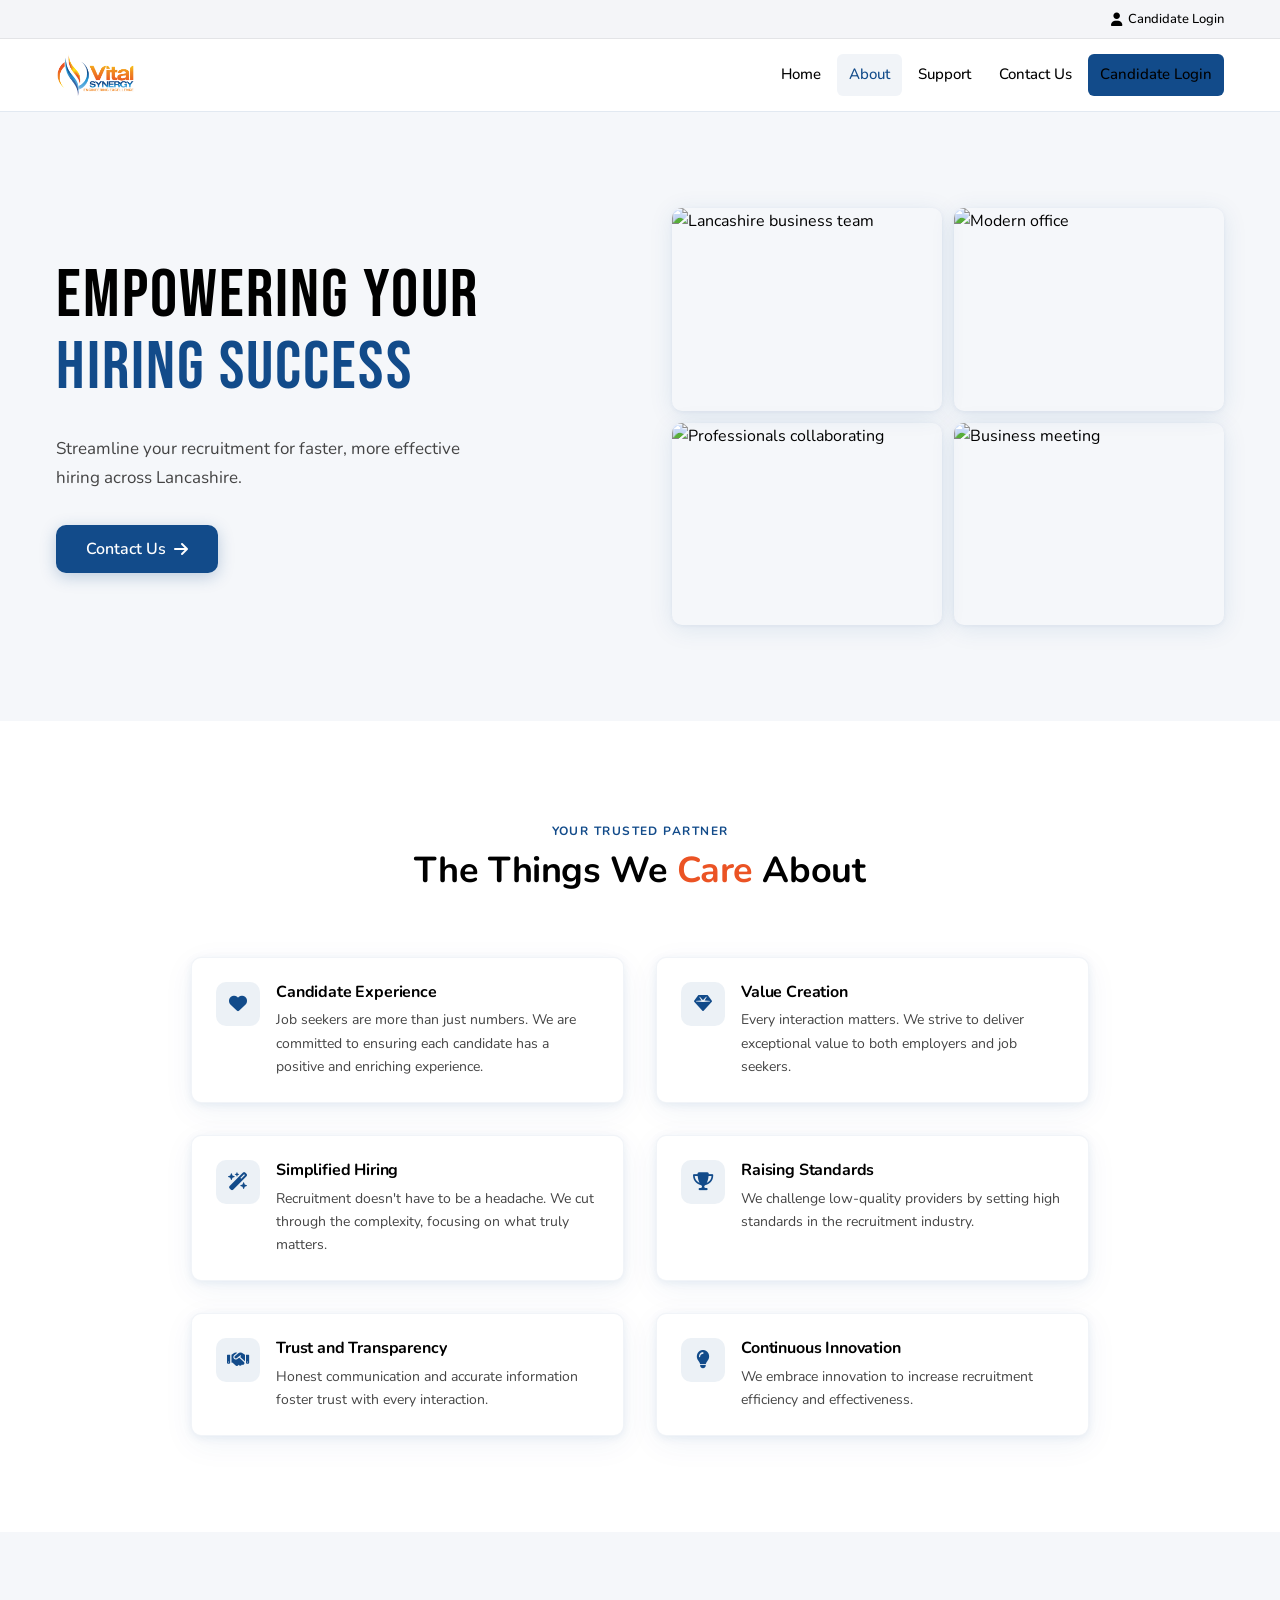
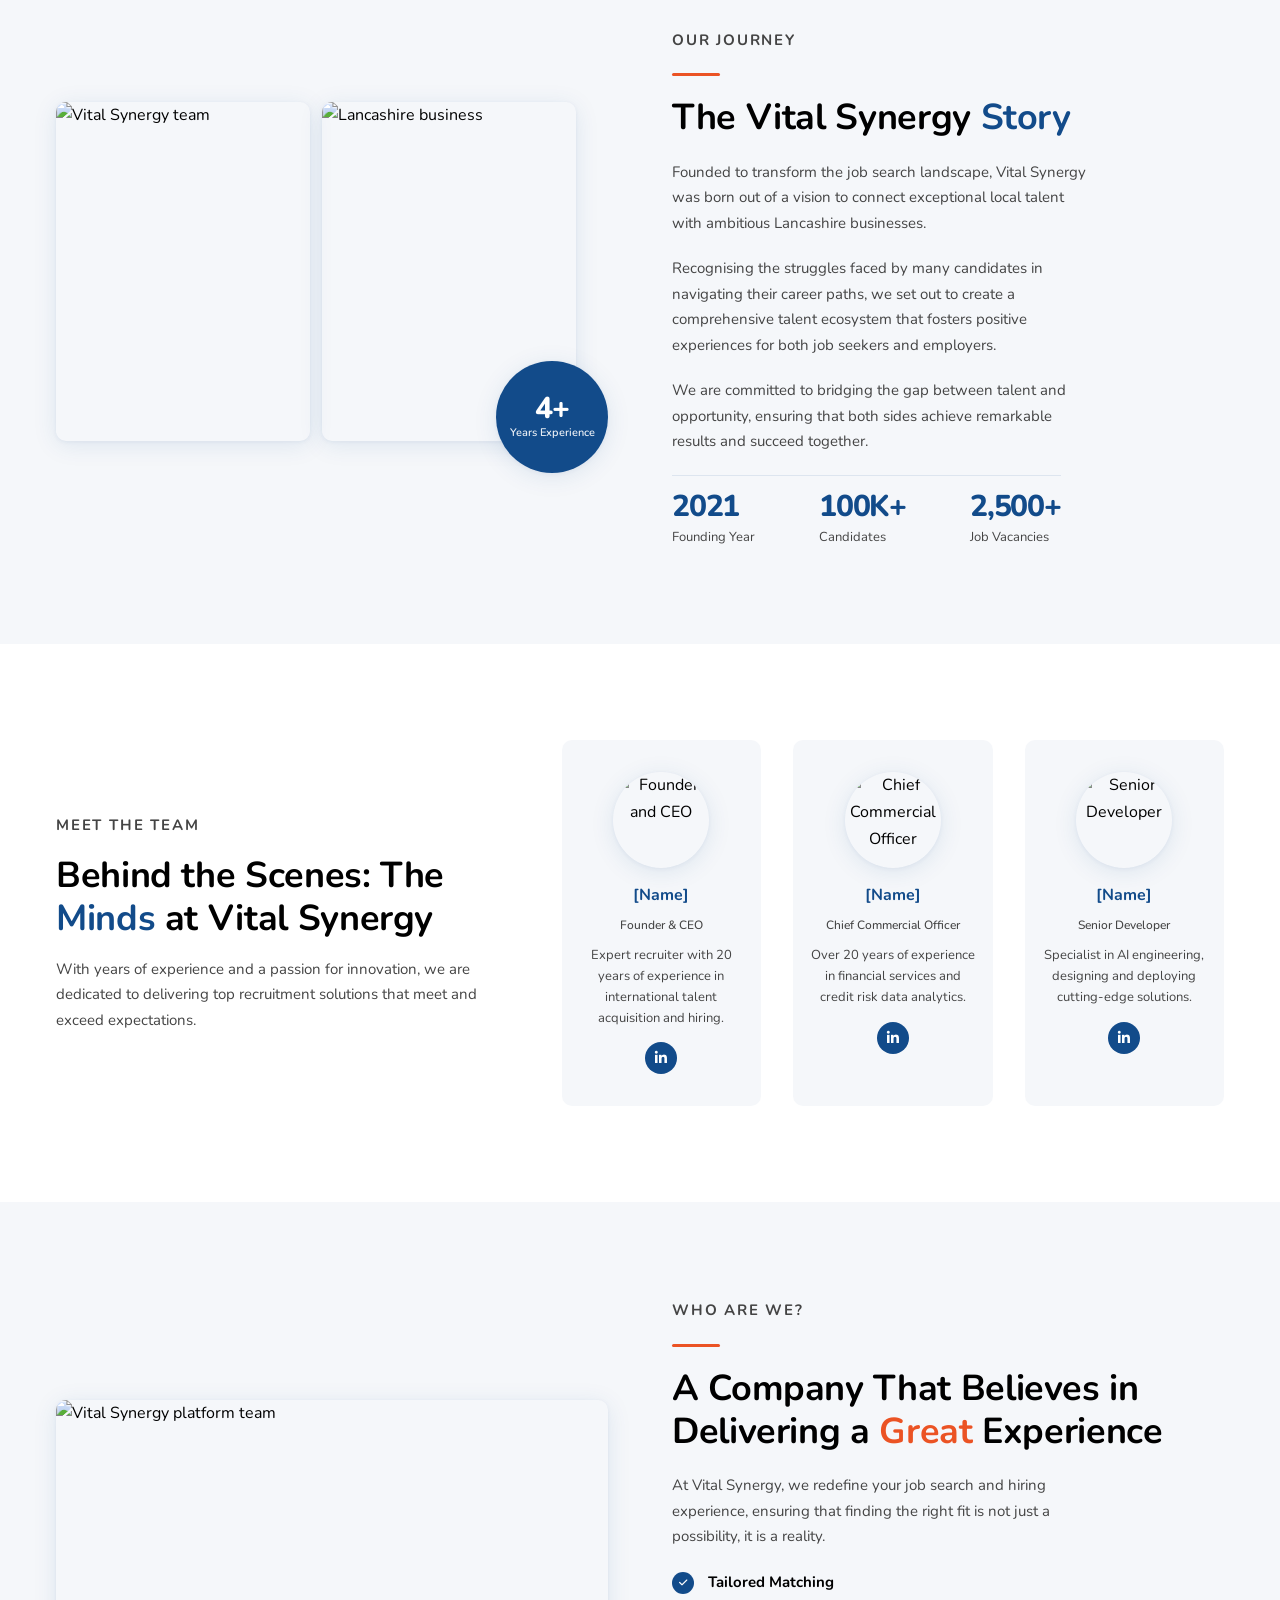
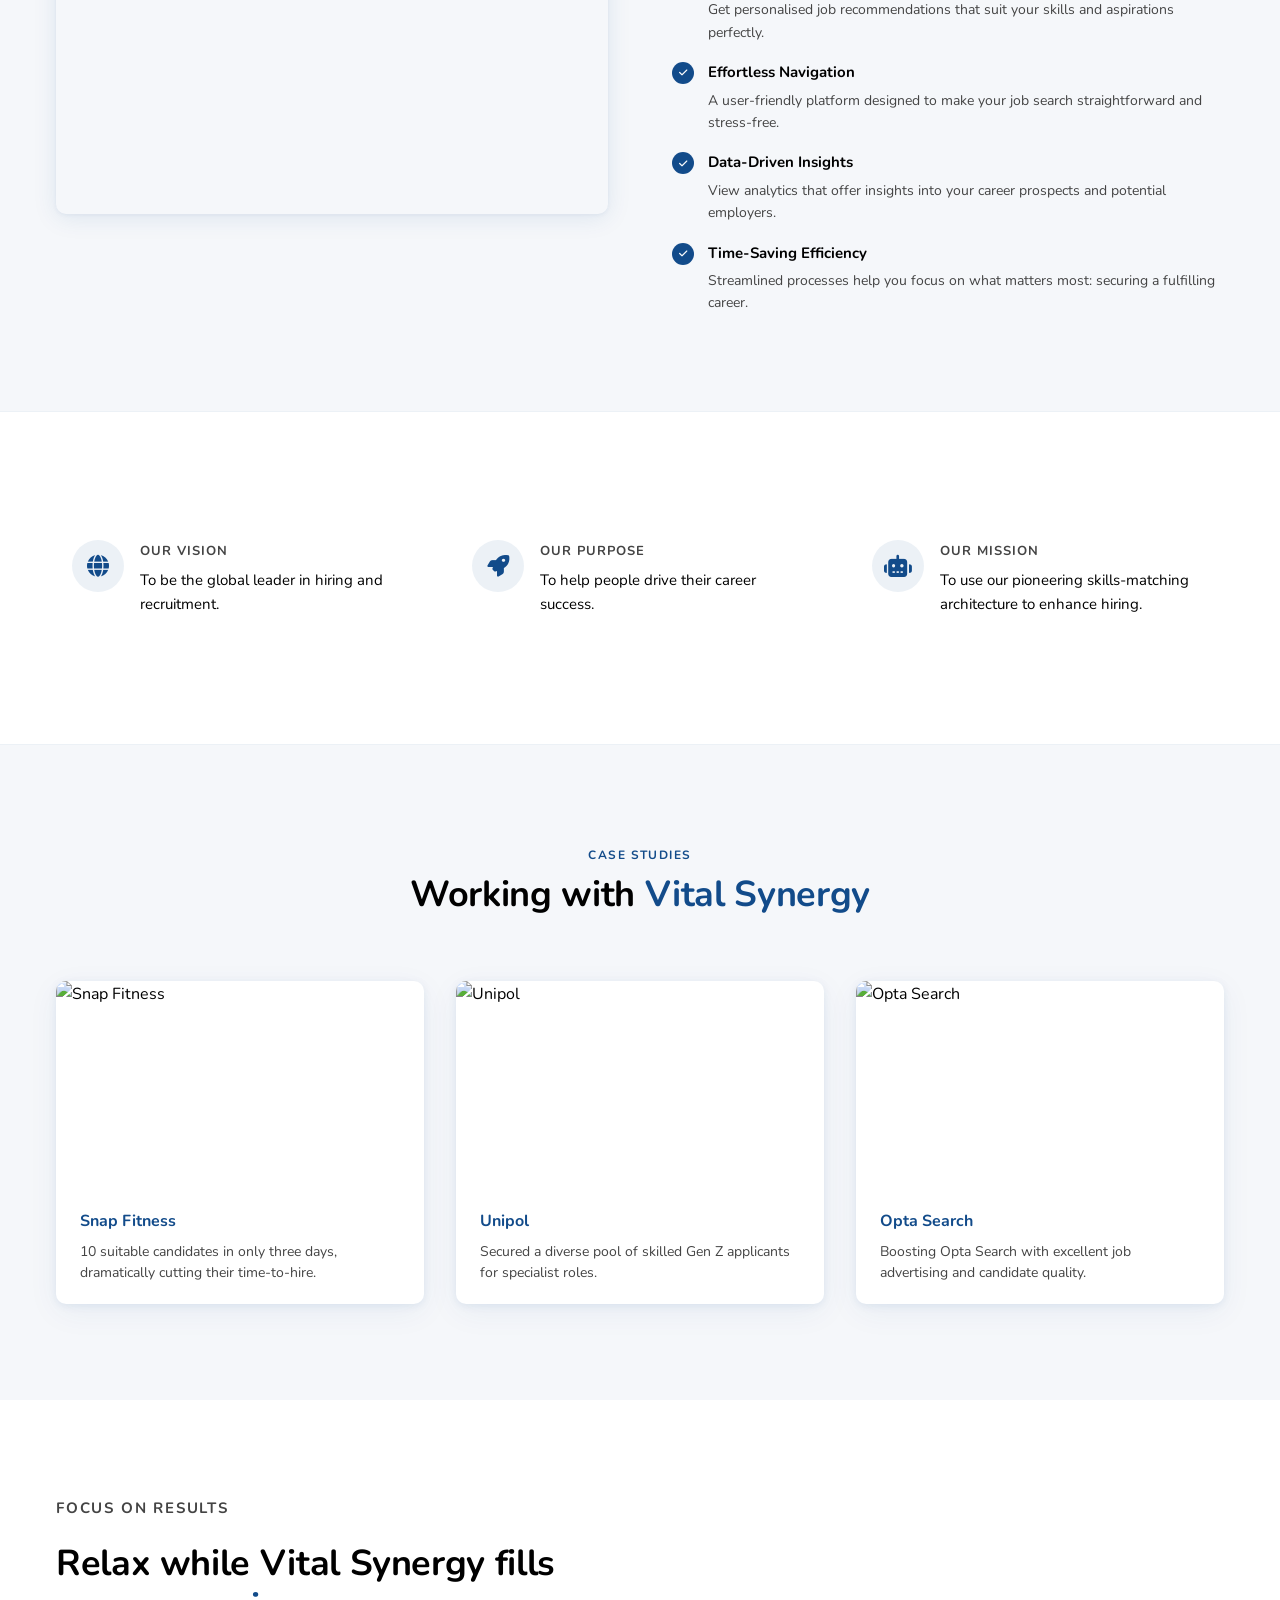
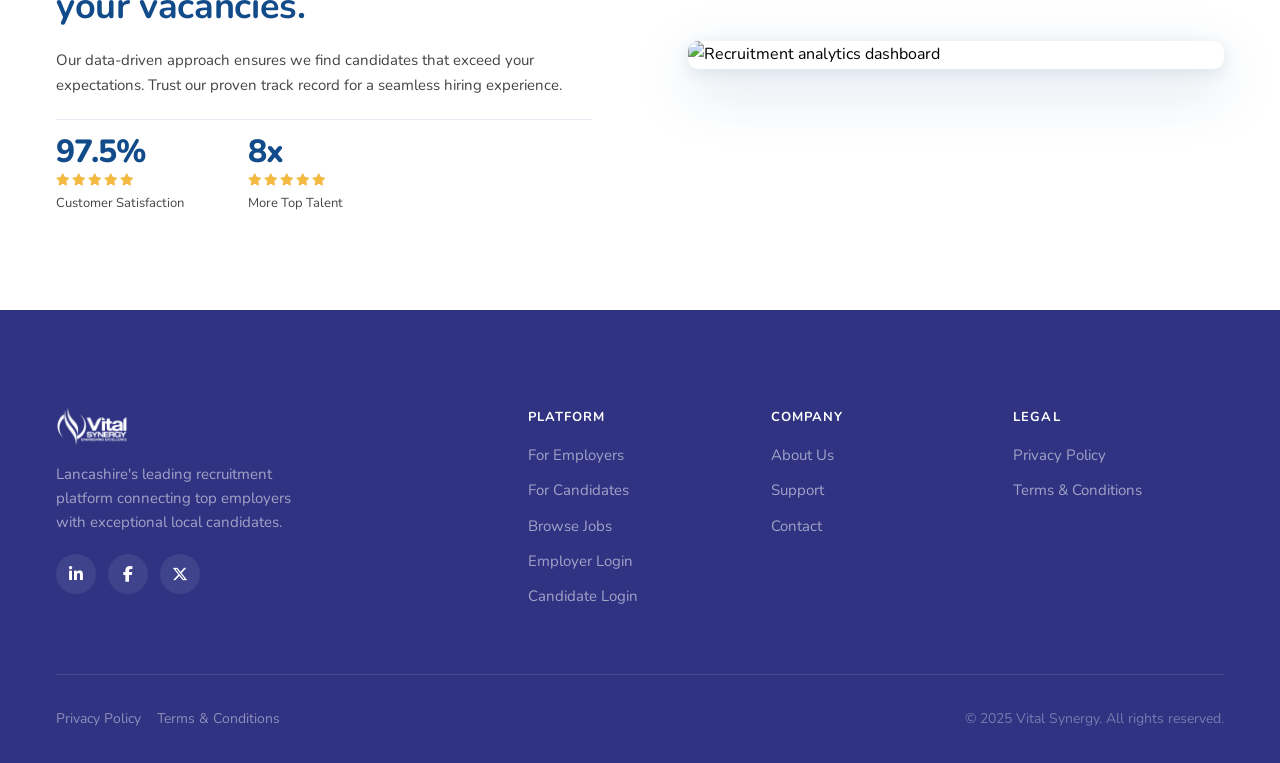
==== about.html @ afa4955c "index clean up" ====
<!DOCTYPE html>
<html lang="en-GB">
<head>
  <meta charset="UTF-8">
  <meta name="viewport" content="width=device-width, initial-scale=1.0">
  <meta name="description" content="Learn about Vital Synergy, the recruitment platform connecting Lancashire employers with local talent. Our story, values, and team.">
  <title>About Us | Vital Synergy Recruitment Platform</title>
  <link rel="preconnect" href="https://fonts.googleapis.com">
  <link rel="preconnect" href="https://fonts.gstatic.com" crossorigin>
  <link href="https://fonts.googleapis.com/css2?family=Bebas+Neue&family=Nunito:wght@300;400;600;700;800&display=swap" rel="stylesheet">
  <link rel="stylesheet" href="https://cdnjs.cloudflare.com/ajax/libs/font-awesome/6.5.0/css/all.min.css">
  <link rel="stylesheet" href="css/style.css">
</head>
<body>

  <div class="top-bar">
    <div class="top-bar__inner container">
      <a href="/employer-login" class="top-bar__link top-bar__link--hidden">
        <i class="fa-solid fa-building" aria-hidden="true"></i>
        Employer Login
      </a>
      <a href="/candidate-login" class="top-bar__link">
        <i class="fa-solid fa-user" aria-hidden="true"></i>
        Candidate Login
      </a>
    </div>
  </div>

  <nav class="nav" id="nav">
    <div class="nav__inner container">
      <a href="/" class="nav__logo">
        <img src="img/Vital synergy logo EE - Transparent.png" alt="Vital Synergy" class="logo-img">
      </a>
      <ul class="nav__links" id="nav-links">
        <li><a href="/"><i class="fa-solid fa-house nav__icon" aria-hidden="true"></i>Home</a></li>
        <li><a href="/about.html" class="active"><i class="fa-solid fa-circle-info nav__icon" aria-hidden="true"></i>About</a></li>
        <li><a href="/support"><i class="fa-solid fa-newspaper nav__icon" aria-hidden="true"></i>Support</a></li>
        <li><a href="/contact"><i class="fa-solid fa-envelope nav__icon" aria-hidden="true"></i>Contact Us</a></li>
        <li><a href="/candidate-login" class="nav__cta"><i class="fa-solid fa-right-to-bracket nav__icon" aria-hidden="true"></i>Candidate Login</a></li>
      </ul>
      <button class="nav__hamburger" aria-label="Toggle navigation" aria-expanded="false" aria-controls="nav-links">
        <span></span>
        <span></span>
        <span></span>
      </button>
    </div>
  </nav>

  <main>

    <!-- Hero -->
    <section class="hero hero--split" id="about-hero">
      <div class="hero__inner container">
        <div class="hero__text">
          <h1>Empowering Your <span class="accent--blue">Hiring Success</span></h1>
          <p>Streamline your recruitment for faster, more effective hiring across Lancashire.</p>
          <a href="/contact" class="btn btn--primary">
            Contact Us
            <i class="fa-solid fa-arrow-right" aria-hidden="true"></i>
          </a>
        </div>
        <div class="hero__images">
          <div class="hero__img-wrap">
            <img src="https://images.unsplash.com/photo-1600880292203-757bb62b4baf?w=800&h=600&fit=crop&auto=format&q=80" alt="Lancashire business team" loading="eager">
          </div>
          <div class="hero__img-wrap">
            <img src="https://images.unsplash.com/photo-1497366216548-37526070297c?w=800&h=600&fit=crop&auto=format&q=80" alt="Modern office" loading="eager">
          </div>
          <div class="hero__img-wrap">
            <img src="https://images.unsplash.com/photo-1522071820081-009f0129c71c?w=800&h=600&fit=crop&auto=format&q=80" alt="Professionals collaborating" loading="lazy">
          </div>
          <div class="hero__img-wrap">
            <img src="https://images.unsplash.com/photo-1542744173-8e7e53415bb0?w=800&h=600&fit=crop&auto=format&q=80" alt="Business meeting" loading="lazy">
          </div>
        </div>
      </div>
    </section>

    <!-- Values -->
    <section class="values" id="values">
      <div class="values__inner container">
        <div class="values__heading">
          <p class="kicker">Your Trusted Partner</p>
          <h2>The Things We <span class="accent">Care</span> About</h2>
        </div>
        <div class="values__grid">

          <div class="value-card">
            <div class="value-card__icon">
              <i class="fa-solid fa-heart" aria-hidden="true"></i>
            </div>
            <div class="value-card__body">
              <h3 class="value-card__title">Candidate Experience</h3>
              <p class="value-card__desc">Job seekers are more than just numbers. We are committed to ensuring each candidate has a positive and enriching experience.</p>
            </div>
          </div>

          <div class="value-card">
            <div class="value-card__icon">
              <i class="fa-solid fa-gem" aria-hidden="true"></i>
            </div>
            <div class="value-card__body">
              <h3 class="value-card__title">Value Creation</h3>
              <p class="value-card__desc">Every interaction matters. We strive to deliver exceptional value to both employers and job seekers.</p>
            </div>
          </div>

          <div class="value-card">
            <div class="value-card__icon">
              <i class="fa-solid fa-wand-magic-sparkles" aria-hidden="true"></i>
            </div>
            <div class="value-card__body">
              <h3 class="value-card__title">Simplified Hiring</h3>
              <p class="value-card__desc">Recruitment doesn't have to be a headache. We cut through the complexity, focusing on what truly matters.</p>
            </div>
          </div>

          <div class="value-card">
            <div class="value-card__icon">
              <i class="fa-solid fa-trophy" aria-hidden="true"></i>
            </div>
            <div class="value-card__body">
              <h3 class="value-card__title">Raising Standards</h3>
              <p class="value-card__desc">We challenge low-quality providers by setting high standards in the recruitment industry.</p>
            </div>
          </div>

          <div class="value-card">
            <div class="value-card__icon">
              <i class="fa-solid fa-handshake" aria-hidden="true"></i>
            </div>
            <div class="value-card__body">
              <h3 class="value-card__title">Trust and Transparency</h3>
              <p class="value-card__desc">Honest communication and accurate information foster trust with every interaction.</p>
            </div>
          </div>

          <div class="value-card">
            <div class="value-card__icon">
              <i class="fa-solid fa-lightbulb" aria-hidden="true"></i>
            </div>
            <div class="value-card__body">
              <h3 class="value-card__title">Continuous Innovation</h3>
              <p class="value-card__desc">We embrace innovation to increase recruitment efficiency and effectiveness.</p>
            </div>
          </div>

        </div>
      </div>
    </section>

    <!-- Our Story -->
    <section class="feature feature--alt" id="our-story">
      <div class="feature__inner container">
        <div class="story-images">
          <div class="story-images__grid">
            <div class="story-images__img">
              <img src="https://images.unsplash.com/photo-1521737604893-d14cc237f11d?w=600&h=800&fit=crop&auto=format&q=80" alt="Vital Synergy team" loading="lazy">
            </div>
            <div class="story-images__img">
              <img src="https://images.unsplash.com/photo-1454165804606-c3d57bc86b40?w=600&h=800&fit=crop&auto=format&q=80" alt="Lancashire business" loading="lazy">
            </div>
          </div>
          <div class="story-images__badge">
            <span class="story-images__badge-num">4+</span>
            <span class="story-images__badge-label">Years Experience</span>
          </div>
        </div>
        <div class="feature__content">
          <p class="kicker">Our Journey</p>
          <span class="feature__accent"></span>
          <h2>The Vital Synergy <span class="accent--blue">Story</span></h2>
          <p>Founded to transform the job search landscape, Vital Synergy was born out of a vision to connect exceptional local talent with ambitious Lancashire businesses.</p>
          <p>Recognising the struggles faced by many candidates in navigating their career paths, we set out to create a comprehensive talent ecosystem that fosters positive experiences for both job seekers and employers.</p>
          <p>We are committed to bridging the gap between talent and opportunity, ensuring that both sides achieve remarkable results and succeed together.</p>
          <div class="story-stats">
            <div class="story-stat">
              <span class="story-stat__num">2021</span>
              <span class="story-stat__label">Founding Year</span>
            </div>
            <div class="story-stat">
              <span class="story-stat__num">100K+</span>
              <span class="story-stat__label">Candidates</span>
            </div>
            <div class="story-stat">
              <span class="story-stat__num">2,500+</span>
              <span class="story-stat__label">Job Vacancies</span>
            </div>
          </div>
        </div>
      </div>
    </section>

    <!-- Team -->
    <section class="team" id="team">
      <div class="team__split container">
        <div class="team__intro">
          <p class="kicker">Meet the Team</p>
          <h2>Behind the Scenes: The <span class="accent--blue">Minds</span> at Vital Synergy</h2>
          <p>With years of experience and a passion for innovation, we are dedicated to delivering top recruitment solutions that meet and exceed expectations.</p>
        </div>
        <div class="team__cards">
          <div class="team-card">
            <div class="team-card__avatar">
              <img src="https://images.unsplash.com/photo-1507003211169-0a1dd7228f2d?w=200&h=200&fit=crop&auto=format&q=80" alt="Founder and CEO" loading="lazy">
            </div>
            <p class="team-card__name">[Name]</p>
            <p class="team-card__role">Founder &amp; CEO</p>
            <p class="team-card__bio">Expert recruiter with 20 years of experience in international talent acquisition and hiring.</p>
            <a href="#" class="team-card__social" aria-label="LinkedIn profile">
              <i class="fa-brands fa-linkedin-in" aria-hidden="true"></i>
            </a>
          </div>
          <div class="team-card">
            <div class="team-card__avatar">
              <img src="https://images.unsplash.com/photo-1573496359142-b8d87734a5a2?w=200&h=200&fit=crop&auto=format&q=80" alt="Chief Commercial Officer" loading="lazy">
            </div>
            <p class="team-card__name">[Name]</p>
            <p class="team-card__role">Chief Commercial Officer</p>
            <p class="team-card__bio">Over 20 years of experience in financial services and credit risk data analytics.</p>
            <a href="#" class="team-card__social" aria-label="LinkedIn profile">
              <i class="fa-brands fa-linkedin-in" aria-hidden="true"></i>
            </a>
          </div>
          <div class="team-card">
            <div class="team-card__avatar">
              <img src="https://images.unsplash.com/photo-1519244703995-f4e0f30006d5?w=200&h=200&fit=crop&auto=format&q=80" alt="Senior Developer" loading="lazy">
            </div>
            <p class="team-card__name">[Name]</p>
            <p class="team-card__role">Senior Developer</p>
            <p class="team-card__bio">Specialist in AI engineering, designing and deploying cutting-edge solutions.</p>
            <a href="#" class="team-card__social" aria-label="LinkedIn profile">
              <i class="fa-brands fa-linkedin-in" aria-hidden="true"></i>
            </a>
          </div>
        </div>
      </div>
    </section>

    <!-- Platform Benefits / Who Are We -->
    <section class="feature feature--alt" id="who-we-are">
      <div class="feature__inner container">
        <div class="feature__image">
          <img src="https://images.unsplash.com/photo-1551434678-e076c223a692?w=900&h=700&fit=crop&auto=format&q=80" alt="Vital Synergy platform team" loading="lazy">
        </div>
        <div class="feature__content">
          <p class="kicker">Who Are We?</p>
          <span class="feature__accent"></span>
          <h2>A Company That Believes in Delivering a <span class="accent">Great</span> Experience</h2>
          <p>At Vital Synergy, we redefine your job search and hiring experience, ensuring that finding the right fit is not just a possibility, it is a reality.</p>
          <ul class="check-list">
            <li class="check-item">
              <div class="check-item__bullet"><i class="fa-solid fa-check" aria-hidden="true"></i></div>
              <div class="check-item__body">
                <p class="check-item__title">Tailored Matching</p>
                <p class="check-item__desc">Get personalised job recommendations that suit your skills and aspirations perfectly.</p>
              </div>
            </li>
            <li class="check-item">
              <div class="check-item__bullet"><i class="fa-solid fa-check" aria-hidden="true"></i></div>
              <div class="check-item__body">
                <p class="check-item__title">Effortless Navigation</p>
                <p class="check-item__desc">A user-friendly platform designed to make your job search straightforward and stress-free.</p>
              </div>
            </li>
            <li class="check-item">
              <div class="check-item__bullet"><i class="fa-solid fa-check" aria-hidden="true"></i></div>
              <div class="check-item__body">
                <p class="check-item__title">Data-Driven Insights</p>
                <p class="check-item__desc">View analytics that offer insights into your career prospects and potential employers.</p>
              </div>
            </li>
            <li class="check-item">
              <div class="check-item__bullet"><i class="fa-solid fa-check" aria-hidden="true"></i></div>
              <div class="check-item__body">
                <p class="check-item__title">Time-Saving Efficiency</p>
                <p class="check-item__desc">Streamlined processes help you focus on what matters most: securing a fulfilling career.</p>
              </div>
            </li>
          </ul>
        </div>
      </div>
    </section>

    <!-- Vision / Mission / Purpose -->
    <section class="vmp" id="vision">
      <div class="vmp__inner container">
        <div class="vmp-card">
          <div class="vmp-card__icon">
            <i class="fa-solid fa-globe" aria-hidden="true"></i>
          </div>
          <div class="vmp-card__body">
            <span class="vmp-card__label">Our Vision</span>
            <p class="vmp-card__text">To be the global leader in hiring and recruitment.</p>
          </div>
        </div>
        <div class="vmp-card">
          <div class="vmp-card__icon">
            <i class="fa-solid fa-rocket" aria-hidden="true"></i>
          </div>
          <div class="vmp-card__body">
            <span class="vmp-card__label">Our Purpose</span>
            <p class="vmp-card__text">To help people drive their career success.</p>
          </div>
        </div>
        <div class="vmp-card">
          <div class="vmp-card__icon">
            <i class="fa-solid fa-robot" aria-hidden="true"></i>
          </div>
          <div class="vmp-card__body">
            <span class="vmp-card__label">Our Mission</span>
            <p class="vmp-card__text">To use our pioneering skills-matching architecture to enhance hiring.</p>
          </div>
        </div>
      </div>
    </section>

    <!-- Case Studies -->
    <section class="case-studies" id="case-studies">
      <div class="case-studies__inner container">
        <div class="case-studies__heading">
          <p class="kicker">Case Studies</p>
          <h2>Working with <span class="accent--blue">Vital Synergy</span></h2>
        </div>
        <div class="case-studies__grid">
          <article class="case-card">
            <div class="case-card__img">
              <img src="https://images.unsplash.com/photo-1534438327731-5f84e1e53bae?w=900&h=500&fit=crop&auto=format&q=80" alt="Snap Fitness" loading="lazy">
            </div>
            <div class="case-card__body">
              <p class="case-card__name">Snap Fitness</p>
              <p class="case-card__desc">10 suitable candidates in only three days, dramatically cutting their time-to-hire.</p>
            </div>
          </article>
          <article class="case-card">
            <div class="case-card__img">
              <img src="https://images.unsplash.com/photo-1541339907198-e08756dedf3f?w=900&h=500&fit=crop&auto=format&q=80" alt="Unipol" loading="lazy">
            </div>
            <div class="case-card__body">
              <p class="case-card__name">Unipol</p>
              <p class="case-card__desc">Secured a diverse pool of skilled Gen Z applicants for specialist roles.</p>
            </div>
          </article>
          <article class="case-card">
            <div class="case-card__img">
              <img src="https://images.unsplash.com/photo-1573497019940-1c28c88b4f3e?w=900&h=500&fit=crop&auto=format&q=80" alt="Opta Search" loading="lazy">
            </div>
            <div class="case-card__body">
              <p class="case-card__name">Opta Search</p>
              <p class="case-card__desc">Boosting Opta Search with excellent job advertising and candidate quality.</p>
            </div>
          </article>
        </div>
      </div>
    </section>

    <!-- Focus on Results -->
    <section class="results" id="results">
      <div class="results__inner container">
        <div class="results__content">
          <p class="kicker">Focus on Results</p>
          <h2>Relax while Vital Synergy fills <span class="accent--blue">your vacancies.</span></h2>
          <p>Our data-driven approach ensures we find candidates that exceed your expectations. Trust our proven track record for a seamless hiring experience.</p>
          <div class="results__stats">
            <div class="results-stat">
              <p class="results-stat__num">97.5%</p>
              <div class="results-stat__stars" aria-label="5 stars">
                <i class="fa-solid fa-star" aria-hidden="true"></i>
                <i class="fa-solid fa-star" aria-hidden="true"></i>
                <i class="fa-solid fa-star" aria-hidden="true"></i>
                <i class="fa-solid fa-star" aria-hidden="true"></i>
                <i class="fa-solid fa-star" aria-hidden="true"></i>
              </div>
              <p class="results-stat__label">Customer Satisfaction</p>
            </div>
            <div class="results-stat">
              <p class="results-stat__num">8x</p>
              <div class="results-stat__stars" aria-label="5 stars">
                <i class="fa-solid fa-star" aria-hidden="true"></i>
                <i class="fa-solid fa-star" aria-hidden="true"></i>
                <i class="fa-solid fa-star" aria-hidden="true"></i>
                <i class="fa-solid fa-star" aria-hidden="true"></i>
                <i class="fa-solid fa-star" aria-hidden="true"></i>
              </div>
              <p class="results-stat__label">More Top Talent</p>
            </div>
          </div>
        </div>
        <div class="results__visual">
          <img src="https://images.unsplash.com/photo-1556761175-4b46a572b786?w=800&h=600&fit=crop&auto=format&q=80" alt="Recruitment analytics dashboard" loading="lazy">
        </div>
      </div>
    </section>

  </main>

  <footer id="contact">
    <div class="footer__inner container">
      <div class="footer__brand">
        <a href="/" class="footer__logo">
          <img src="img/Vital synergy logo EE - Transparent.png" alt="Vital Synergy" class="logo-img logo-img--footer">
        </a>
        <p class="footer__tagline">Lancashire's leading recruitment platform connecting top employers with exceptional local candidates.</p>
        <div class="footer__social">
          <a href="#" aria-label="Follow us on LinkedIn">
            <i class="fa-brands fa-linkedin-in" aria-hidden="true"></i>
          </a>
          <a href="#" aria-label="Follow us on Facebook">
            <i class="fa-brands fa-facebook-f" aria-hidden="true"></i>
          </a>
          <a href="#" aria-label="Follow us on X">
            <i class="fa-brands fa-x-twitter" aria-hidden="true"></i>
          </a>
        </div>
      </div>
      <div class="footer__cols">
        <div class="footer__col">
          <p class="footer__col-heading">Platform</p>
          <ul>
            <li><a href="/employers">For Employers</a></li>
            <li><a href="/candidates">For Candidates</a></li>
            <li><a href="/jobs">Browse Jobs</a></li>
            <li><a href="/employer-login">Employer Login</a></li>
            <li><a href="/candidate-login">Candidate Login</a></li>
          </ul>
        </div>
        <div class="footer__col">
          <p class="footer__col-heading">Company</p>
          <ul>
            <li><a href="/about.html">About Us</a></li>
            <li><a href="/support">Support</a></li>
            <li><a href="/contact">Contact</a></li>
          </ul>
        </div>
        <div class="footer__col">
          <p class="footer__col-heading">Legal</p>
          <ul>
            <li><a href="/privacy-policy">Privacy Policy</a></li>
            <li><a href="/terms">Terms &amp; Conditions</a></li>
          </ul>
        </div>
      </div>
      <div class="footer__bottom">
        <div class="footer__legal">
          <a href="/privacy-policy">Privacy Policy</a>
          <a href="/terms">Terms &amp; Conditions</a>
        </div>
        <p class="footer__copyright">&copy; 2025 Vital Synergy. All rights reserved.</p>
      </div>
    </div>
  </footer>

  <script src="js/main.js" defer></script>
</body>
</html>
---- css/style.css ----
:root {
  --cl-primary: #124B8A;
  --cl-secondary: #2196D4;
  --cl-indigo: #2F3382;
  --cl-deep: #2F3382;
  --cl-accent: #EB5324;
  --cl-text: #000000;
  --cl-muted: #444444;
  --cl-white: #ffffff;
  --cl-light-bg: #f5f7fa;
  --space-xs: 0.5rem;
  --space-sm: 1rem;
  --space-md: 2rem;
  --space-lg: clamp(2rem, 6vw, 4rem);
  --space-xl: clamp(3rem, 8vw, 6rem);
  --font-display: 'Bebas Neue', sans-serif;
  --font-body: 'Nunito', sans-serif;
  --radius: 10px;
  --shadow: 0 4px 24px rgba(18, 75, 138, 0.10), 0 1px 4px rgba(18, 75, 138, 0.06);
  --shadow-card: 0 2px 8px rgba(18, 75, 138, 0.08), 0 8px 32px rgba(18, 75, 138, 0.06);
  --shadow-hero: 0 20px 60px rgba(18, 75, 138, 0.18), 0 4px 16px rgba(18, 75, 138, 0.10);
}

*, *::before, *::after {
  box-sizing: border-box;
  margin: 0;
  padding: 0;
}

html { scroll-behavior: smooth; }

body {
  font-family: var(--font-body);
  color: var(--cl-text);
  background: var(--cl-white);
  line-height: 1.7;
  overflow-x: hidden;
  -webkit-font-smoothing: antialiased;
}

h1, h2, h3, h4, h5, h6 {
  font-weight: 700;
  line-height: 1.2;
  letter-spacing: -0.01em;
  color: var(--cl-text);
}

h1 {
  font-family: var(--font-display);
  font-size: clamp(2.5rem, 6vw, 4.25rem);
  font-weight: 400;
  letter-spacing: 0.03em;
  text-transform: uppercase;
  line-height: 1.05;
}

h2 {
  font-family: var(--font-body);
  font-size: clamp(1.5rem, 3vw, 2.25rem);
  font-weight: 700;
}

h3 {
  font-family: var(--font-body);
  font-weight: 700;
}

p { color: var(--cl-text); line-height: 1.7; }

a {
  color: var(--cl-text);
  text-decoration: none;
  transition: color 0.18s ease;
}

a:hover { color: var(--cl-primary); }

a:focus-visible {
  outline: 2px solid var(--cl-primary);
  outline-offset: 3px;
  border-radius: 2px;
}

ul { list-style: none; }

img { display: block; max-width: 100%; height: auto; }

button { cursor: pointer; border: none; background: none; font-family: inherit; }

.container {
  width: 100%;
  max-width: 1200px;
  margin: 0 auto;
  padding: 0 var(--space-sm);
}

/* Shared utilities */

.kicker {
  display: inline-block;
  font-size: 0.75rem;
  font-weight: 700;
  color: var(--cl-primary);
  text-transform: uppercase;
  letter-spacing: 0.12em;
}

.accent { color: var(--cl-accent); }
.accent--blue { color: var(--cl-primary); }
.accent--hero { color: var(--cl-secondary); }

.section-heading { text-align: center; }

/* Buttons */

.btn {
  display: inline-flex;
  align-items: center;
  gap: 0.5rem;
  padding: 0.875rem 1.75rem;
  font-family: var(--font-body);
  font-size: 1rem;
  font-weight: 600;
  border-radius: var(--radius);
  cursor: pointer;
  text-decoration: none;
  line-height: 1;
  border: 2px solid transparent;
  transition: transform 0.18s cubic-bezier(0.34, 1.56, 0.64, 1), box-shadow 0.18s ease;
}

.btn--primary {
  background: var(--cl-primary);
  color: var(--cl-white);
  box-shadow: 0 4px 16px rgba(18, 75, 138, 0.25);
}
.btn--primary:hover { color: var(--cl-white); transform: translateY(-2px); box-shadow: 0 8px 24px rgba(18, 75, 138, 0.32); }
.btn--primary:active { transform: translateY(0); }
.btn--primary:focus-visible { outline: 2px solid var(--cl-primary); outline-offset: 3px; }

.btn--outline {
  background: transparent;
  color: var(--cl-primary);
  border-color: var(--cl-primary);
}
.btn--outline:hover { color: var(--cl-primary); transform: translateY(-2px); box-shadow: 0 6px 20px rgba(18, 75, 138, 0.16); }
.btn--outline:active { transform: translateY(0); }
.btn--outline:focus-visible { outline: 2px solid var(--cl-primary); outline-offset: 3px; }

.btn--inverted {
  background: var(--cl-white);
  color: var(--cl-primary);
  border-color: var(--cl-white);
  box-shadow: 0 4px 16px rgba(0, 0, 0, 0.15);
}
.btn--inverted:hover { color: var(--cl-primary); transform: translateY(-2px); box-shadow: 0 8px 24px rgba(0, 0, 0, 0.22); }
.btn--inverted:active { transform: translateY(0); }
.btn--inverted:focus-visible { outline: 2px solid var(--cl-white); outline-offset: 3px; }

/* Top bar */

.top-bar {
  background: #f4f5f8;
  padding: 0.5rem 0;
  border-bottom: 1px solid rgba(0, 0, 0, 0.07);
}

.top-bar__inner {
  display: flex;
  justify-content: flex-end;
  align-items: center;
  gap: var(--space-md);
}

.top-bar__link {
  display: flex;
  align-items: center;
  gap: 0.375rem;
  color: var(--cl-text);
  font-size: 0.8125rem;
  font-weight: 500;
  transition: color 0.18s ease;
}
.top-bar__link:hover,
.top-bar__link:active { color: var(--cl-accent); }
.top-bar__link:focus-visible { outline: 2px solid var(--cl-primary); outline-offset: 3px; border-radius: 2px; }
.top-bar__link--hidden { display: none; }

/* Nav */

.nav {
  position: sticky;
  top: 0;
  z-index: 100;
  background: var(--cl-white);
  border-bottom: 1px solid rgba(18, 75, 138, 0.12);
  transition: box-shadow 0.18s ease;
}

.nav--scrolled { box-shadow: 0 2px 16px rgba(18, 75, 138, 0.12); }

.nav__inner {
  display: flex;
  align-items: center;
  justify-content: space-between;
  padding-top: 0.875rem;
  padding-bottom: 0.875rem;
}

.nav__logo { display: flex; align-items: center; flex-shrink: 0; }
.nav__logo:focus-visible { outline: 2px solid var(--cl-primary); outline-offset: 3px; border-radius: 2px; }

.logo-img { height: 44px; width: auto; display: block; }
.logo-img--footer { height: 40px; filter: brightness(0) invert(1); }

.nav__links {
  display: none;
  flex-direction: column;
  position: absolute;
  top: 100%;
  left: 0;
  right: 0;
  background: var(--cl-white);
  border-bottom: 1px solid rgba(18, 75, 138, 0.12);
  padding: 0.5rem var(--space-sm);
  gap: 0.125rem;
  z-index: 99;
}

.nav--open .nav__links { display: flex; }

.nav__links a {
  display: flex;
  align-items: center;
  gap: 0.625rem;
  padding: 0.625rem 0.75rem;
  font-weight: 500;
  font-size: 0.9375rem;
  border-radius: 6px;
  color: var(--cl-text);
  transition: color 0.18s ease, background 0.18s ease;
}

.nav__icon {
  width: 1rem;
  text-align: center;
  color: var(--cl-primary);
  flex-shrink: 0;
}

.nav__links a:hover,
.nav__links a:active,
.nav__links a.active {
  color: var(--cl-primary);
  background: rgba(18, 75, 138, 0.06);
}

.nav__links a:focus-visible { outline: 2px solid var(--cl-primary); outline-offset: -2px; }

.nav__hamburger {
  display: flex;
  flex-direction: column;
  justify-content: space-between;
  width: 28px;
  height: 20px;
  padding: 0;
  flex-shrink: 0;
}

.nav__hamburger span {
  display: block;
  width: 100%;
  height: 2px;
  background: var(--cl-text);
  border-radius: 2px;
  transition: transform 0.22s ease, opacity 0.22s ease;
}

.nav--open .nav__hamburger span:nth-child(1) { transform: translateY(9px) rotate(45deg); }
.nav--open .nav__hamburger span:nth-child(2) { opacity: 0; }
.nav--open .nav__hamburger span:nth-child(3) { transform: translateY(-9px) rotate(-45deg); }
.nav__hamburger:focus-visible { outline: 2px solid var(--cl-primary); outline-offset: 4px; border-radius: 4px; }

@media (min-width: 768px) {
  .nav__hamburger { display: none; }
  .nav__links {
    display: flex;
    flex-direction: row;
    position: static;
    border: none;
    padding: 0;
    gap: 0.25rem;
    align-items: center;
  }
  .nav__links a { padding: 0.5rem 0.75rem; }
  .nav__icon { display: none; }
}

/* Hide Candidate Login pill from mobile hamburger; it remains on desktop */
@media (max-width: 767px) {
  .nav__links li:has(.nav__cta) { display: none; }
}

/* Nav pill CTA button */
.nav__cta {
  background: var(--cl-primary);
  color: var(--cl-white);
  padding: 0.5rem 1.375rem;
  border-radius: 50px;
  font-size: 0.875rem;
  font-weight: 600;
  transition: background 0.18s ease, transform 0.18s ease;
  white-space: nowrap;
}
.nav__cta:hover { background: var(--cl-secondary); color: var(--cl-white); transform: translateY(-1px); }
.nav__cta:focus-visible { outline: 2px solid var(--cl-primary); outline-offset: 3px; border-radius: 50px; }

/* Hero — home page: centred text + mockup below */

.hero {
  background: var(--cl-light-bg);
  padding: var(--space-xl) 0 0;
}

.hero__inner {
  display: flex;
  flex-direction: column;
  align-items: center;
  text-align: center;
  gap: var(--space-lg);
}

.hero__text {
  display: flex;
  flex-direction: column;
  gap: var(--space-md);
  align-items: center;
  max-width: 740px;
}

.hero__text .kicker { margin-bottom: -0.5rem; }

.hero__text h1 { max-width: none; }

.hero__text > p {
  font-size: 1.0625rem;
  max-width: 52ch;
  color: var(--cl-muted);
}

/* Mockup image (home hero) — full-width below centred text */
.hero__mockup {
  width: 100%;
  max-width: 1100px;
  border-radius: 14px 14px 0 0;
  overflow: hidden;
  box-shadow: var(--shadow-hero);
  margin-top: var(--space-sm);
}

.hero__mockup img {
  width: 100%;
  display: block;
}

/* 2x2 photo grid (about hero) */
.hero--split .hero__inner {
  display: grid;
  grid-template-columns: repeat(auto-fit, minmax(300px, 1fr));
  gap: var(--space-lg);
  align-items: center;
  text-align: left;
  padding-bottom: var(--space-xl);
}

.hero--split .hero__text {
  align-items: flex-start;
  max-width: none;
}

.hero--split .hero__text > p { max-width: 44ch; }

.hero--split { padding-bottom: 0; }

.hero__images {
  display: grid;
  grid-template-columns: 1fr 1fr;
  gap: 0.75rem;
}

.hero__img-wrap {
  border-radius: var(--radius);
  overflow: hidden;
  box-shadow: var(--shadow);
  aspect-ratio: 4 / 3;
}

.hero__img-wrap img {
  width: 100%;
  height: 100%;
  object-fit: cover;
  display: block;
}

/* Feature sections */

.feature { padding: var(--space-xl) 0; }
.feature--alt { background: var(--cl-light-bg); }

.feature__inner {
  display: grid;
  grid-template-columns: repeat(auto-fit, minmax(300px, 1fr));
  gap: var(--space-lg);
  align-items: center;
}

@media (max-width: 599px) {
  .feature__content { order: 1; }
  .feature__image-stack,
  .feature__inner > .feature__image { order: 2; }
  .feature__image-stack .feature__image:last-child { display: none; }
}

.feature__content {
  display: flex;
  flex-direction: column;
  gap: 1.25rem;
  align-items: flex-start;
}

.feature__accent {
  display: block;
  width: 48px;
  height: 3px;
  background: var(--cl-accent);
  border-radius: 2px;
}

.feature__content h2 { max-width: 24ch; }

.feature__content > p {
  max-width: 46ch;
  color: var(--cl-muted);
  font-size: 0.9375rem;
}

/* Check-list bullet style (replaces old feature__list) */
.check-list {
  display: flex;
  flex-direction: column;
  gap: 1rem;
}

.check-item {
  display: flex;
  gap: 0.875rem;
  align-items: flex-start;
}

.check-item__bullet {
  width: 22px;
  height: 22px;
  border-radius: 50%;
  background: var(--cl-primary);
  display: flex;
  align-items: center;
  justify-content: center;
  flex-shrink: 0;
  margin-top: 2px;
}

.check-item__bullet i {
  font-size: 0.6rem;
  color: var(--cl-white);
}

.check-item__body { flex: 1; }

.check-item__title {
  font-weight: 700;
  font-size: 0.9375rem;
  color: var(--cl-text);
  margin-bottom: 0.25rem;
}

.check-item__desc {
  font-size: 0.875rem;
  color: var(--cl-muted);
  line-height: 1.6;
}

/* Feature image */
.feature__image {
  border-radius: var(--radius);
  overflow: hidden;
  box-shadow: var(--shadow);
  aspect-ratio: 4 / 3;
}

.feature__image img {
  width: 100%;
  height: 100%;
  object-fit: cover;
  display: block;
}

/* Feature image stack (2 stacked images) */
.feature__image-stack {
  display: flex;
  flex-direction: column;
  gap: 0.75rem;
}

.feature__image-stack .feature__image {
  aspect-ratio: 16 / 9;
}

/* Trust strip */

.trust-strip {
  background: var(--cl-light-bg);
  padding: var(--space-xl) 0;
}

.trust-strip__inner {
  display: flex;
  flex-direction: column;
  gap: var(--space-lg);
  align-items: center;
  text-align: center;
}

.trust-strip__heading h2 { max-width: 28ch; margin: 0 auto; }
.trust-strip__heading p { max-width: 44ch; margin: 0.5rem auto 0; color: var(--cl-muted); }

.trust-strip__grid {
  display: grid;
  grid-template-columns: repeat(auto-fit, minmax(180px, 1fr));
  gap: var(--space-md);
  width: 100%;
}

.trust-item {
  display: flex;
  flex-direction: column;
  align-items: center;
  gap: 0.75rem;
  text-align: center;
}

.trust-item__icon {
  width: 60px;
  height: 60px;
  border-radius: 50%;
  background: rgba(18, 75, 138, 0.08);
  display: flex;
  align-items: center;
  justify-content: center;
}

.trust-item__icon i { font-size: 1.375rem; color: var(--cl-primary); }

.trust-item__title { font-weight: 700; font-size: 0.9375rem; }

.trust-item__desc { font-size: 0.875rem; color: var(--cl-muted); line-height: 1.5; max-width: 18ch; }

/* Social proof */

.social-proof { padding: var(--space-xl) 0; }

.social-proof__inner {
  display: grid;
  grid-template-columns: 1fr 2fr;
  gap: var(--space-lg);
  align-items: center;
}

@media (max-width: 768px) {
  .social-proof__inner { grid-template-columns: 1fr; }
}

.social-proof__stat {
  display: flex;
  flex-direction: column;
  gap: var(--space-sm);
}

.social-proof__img-wrap {
  border-radius: var(--radius);
  overflow: hidden;
  box-shadow: var(--shadow);
  aspect-ratio: 4/3;
  margin-bottom: var(--space-sm);
}

.social-proof__img-wrap img {
  width: 100%;
  height: 100%;
  object-fit: cover;
  display: block;
}

.social-proof__num {
  font-size: 2.75rem;
  font-weight: 800;
  color: var(--cl-primary);
  letter-spacing: -0.04em;
  line-height: 1;
}

.social-proof__label { font-size: 0.9375rem; color: var(--cl-muted); }

.social-proof__quote {
  display: flex;
  flex-direction: column;
  gap: var(--space-md);
}

.social-proof__text {
  font-size: 1.0625rem;
  font-style: italic;
  line-height: 1.75;
  color: var(--cl-muted);
}

.social-proof__text::before { content: '\201C'; }
.social-proof__text::after { content: '\201D'; }

.social-proof__name { font-weight: 700; font-size: 0.9375rem; }
.social-proof__role { font-size: 0.875rem; color: var(--cl-muted); }

/* Logo grid */

.logo-grid {
  background: var(--cl-white);
  padding: var(--space-xl) 0;
  border-top: 1px solid rgba(18, 75, 138, 0.08);
  border-bottom: 1px solid rgba(18, 75, 138, 0.08);
}

.logo-grid__inner {
  display: flex;
  flex-direction: column;
  gap: var(--space-lg);
  align-items: center;
}

.logo-grid__grid {
  display: grid;
  grid-template-columns: repeat(auto-fit, minmax(150px, 1fr));
  gap: var(--space-sm);
  width: 100%;
}

.logo-placeholder {
  background: var(--cl-light-bg);
  border-radius: var(--radius);
  height: 80px;
  display: flex;
  align-items: center;
  justify-content: center;
}

.logo-placeholder span {
  font-size: 0.75rem;
  font-weight: 600;
  color: #94a3b8;
  letter-spacing: 0.06em;
  text-transform: uppercase;
}

/* CTA banner */

.cta-banner {
  background: var(--cl-primary);
  padding: var(--space-xl) 0;
}

.cta-banner__inner {
  display: flex;
  flex-direction: column;
  align-items: center;
  gap: var(--space-md);
  text-align: center;
}

.cta-banner__inner h2 {
  color: var(--cl-white);
  font-size: clamp(1.75rem, 4vw, 2.5rem);
  max-width: 24ch;
}

.cta-banner__inner > p {
  color: rgba(255, 255, 255, 0.8);
  font-size: 1.0625rem;
  max-width: 46ch;
}

/* Platform preview (dark section) */

.platform-preview {
  background: var(--cl-deep);
  padding: var(--space-xl) 0;
}

.platform-preview__inner {
  display: flex;
  flex-direction: column;
  gap: var(--space-lg);
}

.platform-preview__heading { text-align: center; }
.platform-preview__heading .kicker { color: rgba(255, 255, 255, 0.55); }
.platform-preview__heading h2 { color: var(--cl-white); margin-top: 0.5rem; }
.platform-preview__heading h2 .accent { color: var(--cl-accent); }
.platform-preview__heading p { color: rgba(255, 255, 255, 0.6); margin-top: 0.5rem; }

.platform-preview__grid {
  display: grid;
  grid-template-columns: repeat(auto-fit, minmax(280px, 1fr));
  gap: var(--space-md);
}

.preview-card {
  border-radius: var(--radius);
  overflow: hidden;
  box-shadow: 0 4px 24px rgba(0, 0, 0, 0.3);
  aspect-ratio: 16 / 10;
}

.preview-card img {
  width: 100%;
  height: 100%;
  object-fit: cover;
  display: block;
  transition: transform 0.35s ease;
}

.preview-card:hover img { transform: scale(1.04); }

/* Footer */

footer {
  background: var(--cl-deep);
  padding: var(--space-xl) 0 var(--space-md);
}

.footer__inner {
  display: flex;
  flex-wrap: wrap;
  gap: var(--space-lg);
}

.footer__brand {
  flex: 1 1 240px;
  display: flex;
  flex-direction: column;
  gap: var(--space-sm);
}

.footer__logo { display: inline-flex; align-items: center; }
.footer__logo:hover { opacity: 0.8; }
.footer__logo:focus-visible { outline: 2px solid var(--cl-white); outline-offset: 3px; border-radius: 2px; }

.footer__tagline {
  font-size: 0.9375rem;
  color: rgba(255, 255, 255, 0.55);
  line-height: 1.6;
  max-width: 28ch;
}

.footer__social { display: flex; gap: 0.75rem; margin-top: 0.25rem; }

.footer__social a {
  display: flex;
  align-items: center;
  justify-content: center;
  width: 40px;
  height: 40px;
  border-radius: 50%;
  background: rgba(255, 255, 255, 0.08);
  color: var(--cl-white);
  font-size: 1rem;
  transition: background 0.18s ease, transform 0.18s cubic-bezier(0.34, 1.56, 0.64, 1);
}

.footer__social a:hover { background: rgba(255, 255, 255, 0.18); transform: translateY(-2px); color: var(--cl-white); }
.footer__social a:active { transform: translateY(0); }
.footer__social a:focus-visible { outline: 2px solid var(--cl-white); outline-offset: 3px; }

.footer__cols {
  flex: 2 1 360px;
  display: flex;
  flex-wrap: wrap;
  gap: var(--space-md);
}

.footer__col { flex: 1 1 130px; min-width: 0; }

.footer__col-heading {
  font-size: 0.8125rem;
  font-weight: 700;
  color: var(--cl-white);
  text-transform: uppercase;
  letter-spacing: 0.08em;
  margin-bottom: 0.875rem;
}

.footer__col ul { display: flex; flex-direction: column; gap: 0.5rem; }

.footer__col a {
  font-size: 0.9375rem;
  color: rgba(255, 255, 255, 0.55);
  transition: color 0.18s ease;
}

.footer__col a:hover { color: var(--cl-white); }
.footer__col a:focus-visible { outline: 2px solid var(--cl-white); outline-offset: 3px; border-radius: 2px; }

.footer__bottom {
  flex: 0 0 100%;
  border-top: 1px solid rgba(255, 255, 255, 0.10);
  padding-top: var(--space-md);
  display: flex;
  flex-wrap: wrap;
  justify-content: space-between;
  align-items: center;
  gap: var(--space-sm);
}

.footer__legal { display: flex; flex-wrap: wrap; gap: var(--space-sm); }

.footer__legal a {
  font-size: 0.875rem;
  color: rgba(255, 255, 255, 0.45);
  transition: color 0.18s ease;
}

.footer__legal a:hover { color: var(--cl-white); }
.footer__legal a:focus-visible { outline: 2px solid var(--cl-white); outline-offset: 3px; border-radius: 2px; }

.footer__copyright { font-size: 0.875rem; color: rgba(255, 255, 255, 0.35); }

/* ===========================
   ABOUT PAGE COMPONENTS
   =========================== */

/* Value cards (horizontal) */

.values { padding: var(--space-xl) 0; }

.values__inner {
  display: flex;
  flex-direction: column;
  gap: var(--space-lg);
  align-items: center;
}

.values__heading { text-align: center; }
.values__heading .kicker { margin-bottom: 0.5rem; }

.values__grid {
  display: grid;
  grid-template-columns: repeat(auto-fit, minmax(280px, 1fr));
  gap: var(--space-md);
}

.value-card {
  background: var(--cl-white);
  border-radius: var(--radius);
  padding: 1.5rem;
  box-shadow: var(--shadow-card);
  display: flex;
  flex-direction: row;
  gap: 1rem;
  align-items: flex-start;
  border: 1px solid rgba(18, 75, 138, 0.06);
}

.value-card__icon {
  width: 44px;
  height: 44px;
  border-radius: 10px;
  background: rgba(18, 75, 138, 0.08);
  display: flex;
  align-items: center;
  justify-content: center;
  flex-shrink: 0;
}

.value-card__icon i { font-size: 1.125rem; color: var(--cl-primary); }

.value-card__body { display: flex; flex-direction: column; gap: 0.375rem; }

.value-card__title { font-weight: 700; font-size: 1rem; line-height: 1.3; }

.value-card__desc { font-size: 0.875rem; color: var(--cl-muted); line-height: 1.65; }

/* Our Story — images with badge */

.story-images {
  position: relative;
  padding-bottom: 2rem;
  padding-right: 2rem;
}

.story-images__grid {
  display: grid;
  grid-template-columns: 1fr 1fr;
  gap: 0.75rem;
}

.story-images__img {
  border-radius: var(--radius);
  overflow: hidden;
  box-shadow: var(--shadow);
  aspect-ratio: 3 / 4;
}

.story-images__img img {
  width: 100%;
  height: 100%;
  object-fit: cover;
  display: block;
}

.story-images__badge {
  position: absolute;
  bottom: 0;
  right: 0;
  width: 112px;
  height: 112px;
  border-radius: 50%;
  background: var(--cl-primary);
  color: var(--cl-white);
  display: flex;
  flex-direction: column;
  align-items: center;
  justify-content: center;
  box-shadow: var(--shadow);
  text-align: center;
  gap: 2px;
}

.story-images__badge-num {
  font-size: 1.875rem;
  font-weight: 800;
  letter-spacing: -0.04em;
  line-height: 1;
}

.story-images__badge-label {
  font-size: 0.6875rem;
  font-weight: 600;
  opacity: 0.9;
  line-height: 1.3;
  padding: 0 0.625rem;
  text-align: center;
}

/* Story inline stats */

.story-stats {
  display: flex;
  gap: var(--space-lg);
  flex-wrap: wrap;
  padding-top: var(--space-sm);
  border-top: 1px solid rgba(18, 75, 138, 0.10);
}

.story-stat__num {
  display: block;
  font-size: 1.875rem;
  font-weight: 800;
  letter-spacing: -0.04em;
  color: var(--cl-primary);
  line-height: 1;
}

.story-stat__label {
  display: block;
  font-size: 0.8125rem;
  color: var(--cl-muted);
  margin-top: 0.25rem;
}

/* Team */

.team {
  padding: var(--space-xl) 0;
  background: var(--cl-white);
}

.team__split {
  display: grid;
  grid-template-columns: 2fr 3fr;
  gap: var(--space-lg);
  align-items: center;
}

@media (max-width: 768px) {
  .team__split { grid-template-columns: 1fr; }
}

.team__intro {
  display: flex;
  flex-direction: column;
  gap: var(--space-sm);
}

.team__intro h2 { max-width: 22ch; }

.team__intro > p { font-size: 0.9375rem; color: var(--cl-muted); line-height: 1.7; }

.team__cards {
  display: grid;
  grid-template-columns: repeat(auto-fit, minmax(160px, 1fr));
  gap: var(--space-md);
}

.team-card {
  background: var(--cl-light-bg);
  border-radius: var(--radius);
  padding: var(--space-md) var(--space-sm);
  text-align: center;
  display: flex;
  flex-direction: column;
  align-items: center;
  gap: 0.375rem;
}

.team-card__avatar {
  width: 96px;
  height: 96px;
  border-radius: 50%;
  overflow: hidden;
  margin-bottom: 0.5rem;
  box-shadow: var(--shadow);
}

.team-card__avatar img {
  width: 100%;
  height: 100%;
  object-fit: cover;
  display: block;
}

.team-card__name { font-weight: 700; font-size: 1rem; color: var(--cl-primary); }

.team-card__role { font-size: 0.75rem; color: var(--cl-muted); font-weight: 500; }

.team-card__bio { font-size: 0.8125rem; color: var(--cl-muted); line-height: 1.6; margin-top: 0.25rem; }

.team-card__social {
  display: inline-flex;
  align-items: center;
  justify-content: center;
  width: 32px;
  height: 32px;
  border-radius: 50%;
  background: var(--cl-primary);
  color: var(--cl-white);
  font-size: 0.875rem;
  margin-top: 0.5rem;
  transition: background 0.18s ease, transform 0.18s cubic-bezier(0.34, 1.56, 0.64, 1);
}

.team-card__social:hover { background: var(--cl-secondary); color: var(--cl-white); transform: translateY(-2px); }

/* Vision / Mission / Purpose */

.vmp {
  background: var(--cl-white);
  padding: var(--space-xl) 0;
  border-top: 1px solid rgba(18, 75, 138, 0.08);
  border-bottom: 1px solid rgba(18, 75, 138, 0.08);
}

.vmp__inner {
  display: grid;
  grid-template-columns: repeat(auto-fit, minmax(220px, 1fr));
  gap: var(--space-md);
}

.vmp-card {
  display: flex;
  flex-direction: row;
  align-items: flex-start;
  gap: 1rem;
  padding: var(--space-md) var(--space-sm);
}

.vmp-card__icon {
  width: 52px;
  height: 52px;
  border-radius: 50%;
  background: rgba(18, 75, 138, 0.08);
  display: flex;
  align-items: center;
  justify-content: center;
  flex-shrink: 0;
}

.vmp-card__icon i { font-size: 1.375rem; color: var(--cl-primary); }

.vmp-card__body { display: flex; flex-direction: column; gap: 0.375rem; }

.vmp-card__label {
  font-size: 0.8125rem;
  font-weight: 700;
  color: var(--cl-muted);
  text-transform: uppercase;
  letter-spacing: 0.08em;
}

.vmp-card__text {
  font-size: 0.9375rem;
  color: var(--cl-text);
  line-height: 1.6;
}

/* Case studies */

.case-studies {
  background: var(--cl-light-bg);
  padding: var(--space-xl) 0;
}

.case-studies__inner {
  display: flex;
  flex-direction: column;
  gap: var(--space-lg);
  align-items: center;
}

.case-studies__heading { text-align: center; }
.case-studies__heading .kicker { margin-bottom: 0.5rem; }

.case-studies__grid {
  display: grid;
  grid-template-columns: repeat(auto-fit, minmax(260px, 1fr));
  gap: var(--space-md);
  width: 100%;
}

.case-card {
  background: var(--cl-white);
  border-radius: var(--radius);
  overflow: hidden;
  box-shadow: var(--shadow-card);
}

.case-card__img { aspect-ratio: 16/9; overflow: hidden; }

.case-card__img img {
  width: 100%;
  height: 100%;
  object-fit: cover;
  display: block;
  transition: transform 0.35s ease;
}

.case-card:hover .case-card__img img { transform: scale(1.04); }

.case-card__body {
  padding: 1.25rem 1.5rem;
  display: flex;
  flex-direction: column;
  gap: 0.375rem;
}

.case-card__name { font-weight: 700; font-size: 1rem; color: var(--cl-primary); }

.case-card__desc { font-size: 0.875rem; color: var(--cl-muted); line-height: 1.55; }

/* Results section (about page) */

.results {
  padding: var(--space-xl) 0;
  background: var(--cl-white);
}

.results__inner {
  display: grid;
  grid-template-columns: 1fr 1fr;
  gap: var(--space-xl);
  align-items: center;
}

@media (max-width: 768px) {
  .results__inner { grid-template-columns: 1fr; }
}

.results__content {
  display: flex;
  flex-direction: column;
  gap: 1.25rem;
}

.results__content h2 { max-width: 26ch; }

.results__content > p { font-size: 0.9375rem; color: var(--cl-muted); }

.results__stats {
  display: flex;
  gap: var(--space-lg);
  flex-wrap: wrap;
  padding-top: var(--space-sm);
  border-top: 1px solid rgba(18, 75, 138, 0.10);
}

.results-stat {
  display: flex;
  flex-direction: column;
  gap: 0.25rem;
}

.results-stat__num {
  font-size: 2rem;
  font-weight: 800;
  color: var(--cl-primary);
  letter-spacing: -0.04em;
  line-height: 1;
}

.results-stat__stars {
  color: #f4b942;
  font-size: 0.75rem;
  display: flex;
  gap: 2px;
  margin: 0.125rem 0;
}

.results-stat__label {
  font-size: 0.8125rem;
  color: var(--cl-muted);
}

.results__visual {
  border-radius: var(--radius);
  overflow: hidden;
  box-shadow: var(--shadow-hero);
}

.results__visual img {
  width: 100%;
  height: auto;
  display: block;
}

/* Disciplines section */

.disciplines {
  background: var(--cl-light-bg);
  padding: var(--space-md) 0 var(--space-xl);
}

.disciplines__inner {
  display: flex;
  flex-direction: column;
  gap: var(--space-lg);
}

.disciplines__heading {
  text-align: center;
  max-width: 48ch;
  margin: 0 auto;
}

.disciplines__heading p:last-child {
  color: var(--cl-muted);
  font-size: 0.9375rem;
  margin-top: 0.75rem;
}

.disciplines__grid {
  display: grid;
  grid-template-columns: 1fr;
  gap: var(--space-md);
}

@media (min-width: 480px) {
  .disciplines__grid { grid-template-columns: repeat(2, 1fr); }
}

@media (min-width: 960px) {
  .disciplines__grid { grid-template-columns: repeat(3, 1fr); }
}

.discipline-card {
  background: var(--cl-white);
  border-radius: var(--radius);
  padding: var(--space-md);
  box-shadow: var(--shadow-card);
  display: flex;
  flex-direction: column;
  gap: 0.875rem;
}

.discipline-card__icon {
  width: 44px;
  height: 44px;
  border-radius: 10px;
  background: rgba(18, 75, 138, 0.08);
  display: flex;
  align-items: center;
  justify-content: center;
  color: var(--cl-primary);
  font-size: 1.125rem;
  flex-shrink: 0;
}

.discipline-card__title {
  font-size: 1rem;
  font-weight: 700;
  color: var(--cl-text);
  line-height: 1.3;
}

.discipline-card__list {
  list-style: none;
  padding: 0;
  margin: 0;
  display: flex;
  flex-direction: column;
  gap: 0.4rem;
}

.discipline-card__list li {
  font-size: 0.875rem;
  color: var(--cl-muted);
  padding-left: 1rem;
  position: relative;
}

.discipline-card__list li::before {
  content: '';
  position: absolute;
  left: 0;
  top: 0.45em;
  width: 5px;
  height: 5px;
  border-radius: 50%;
  background: var(--cl-accent);
}
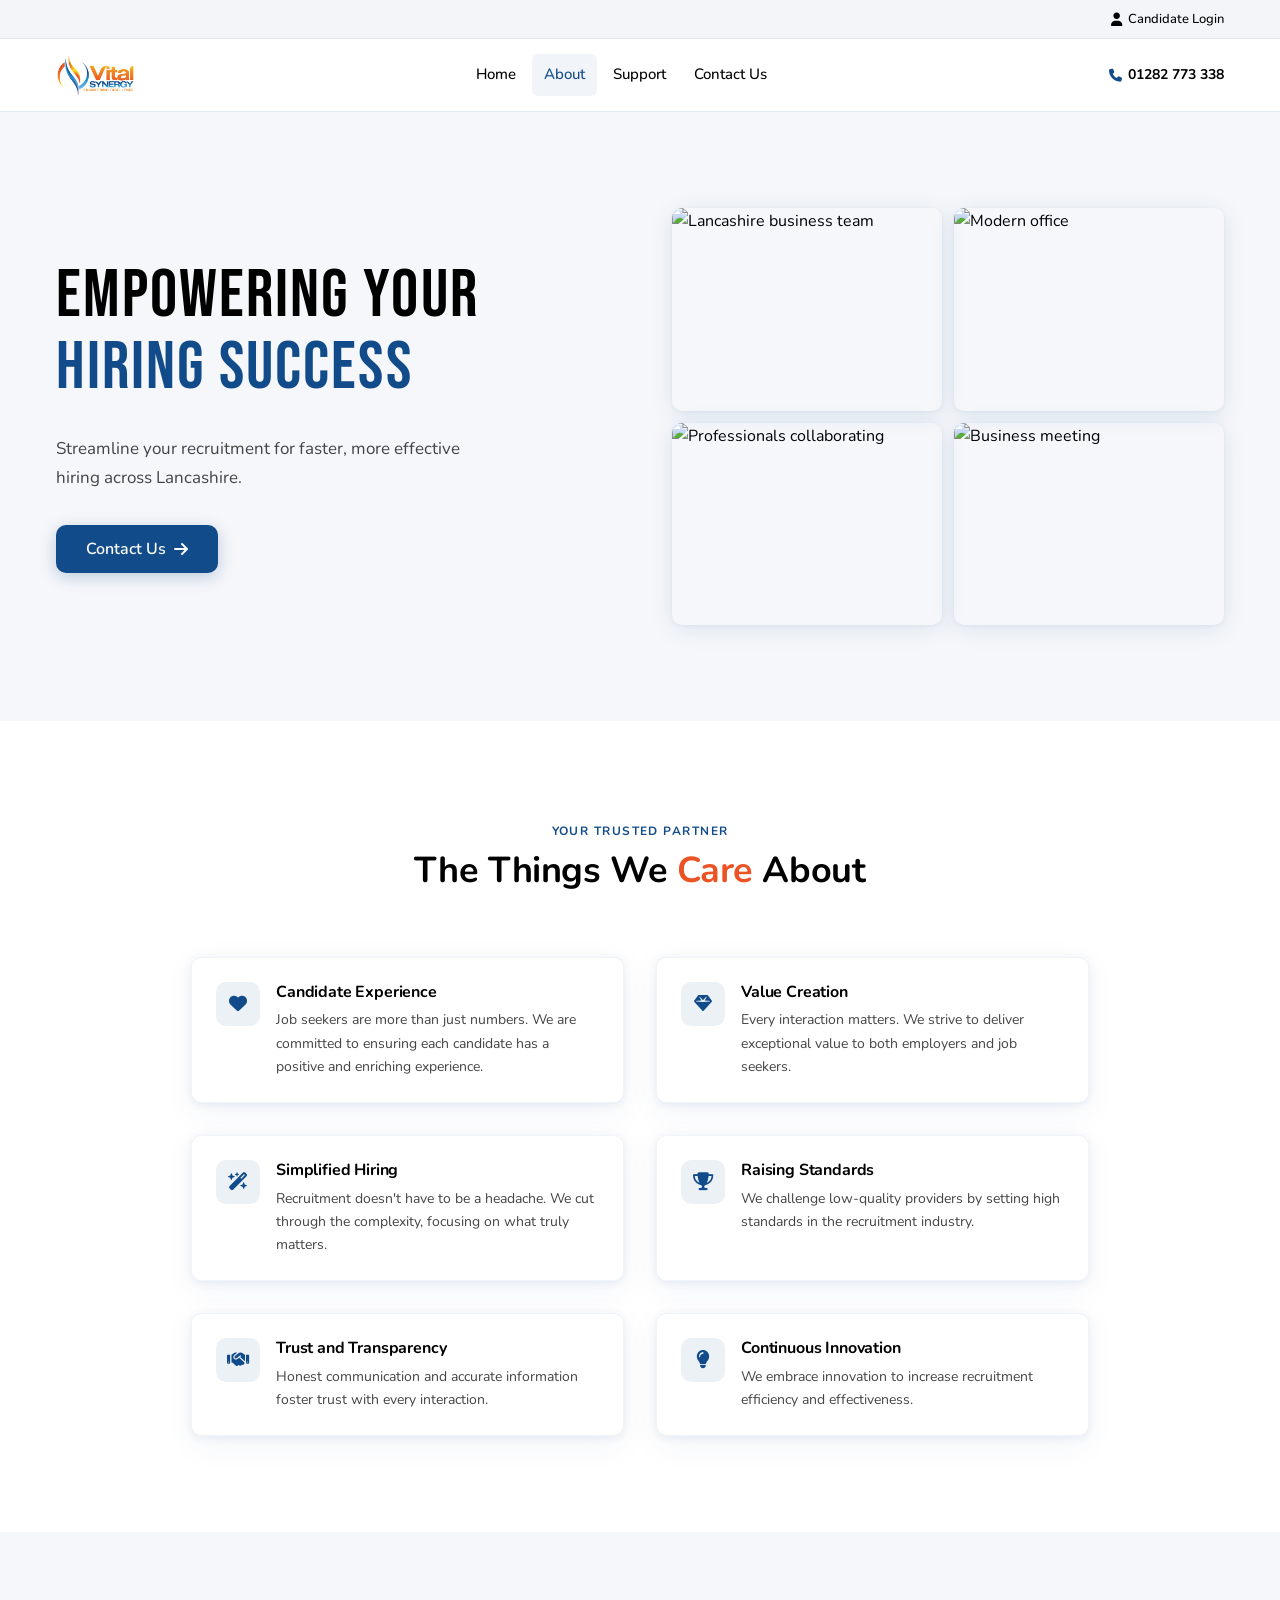
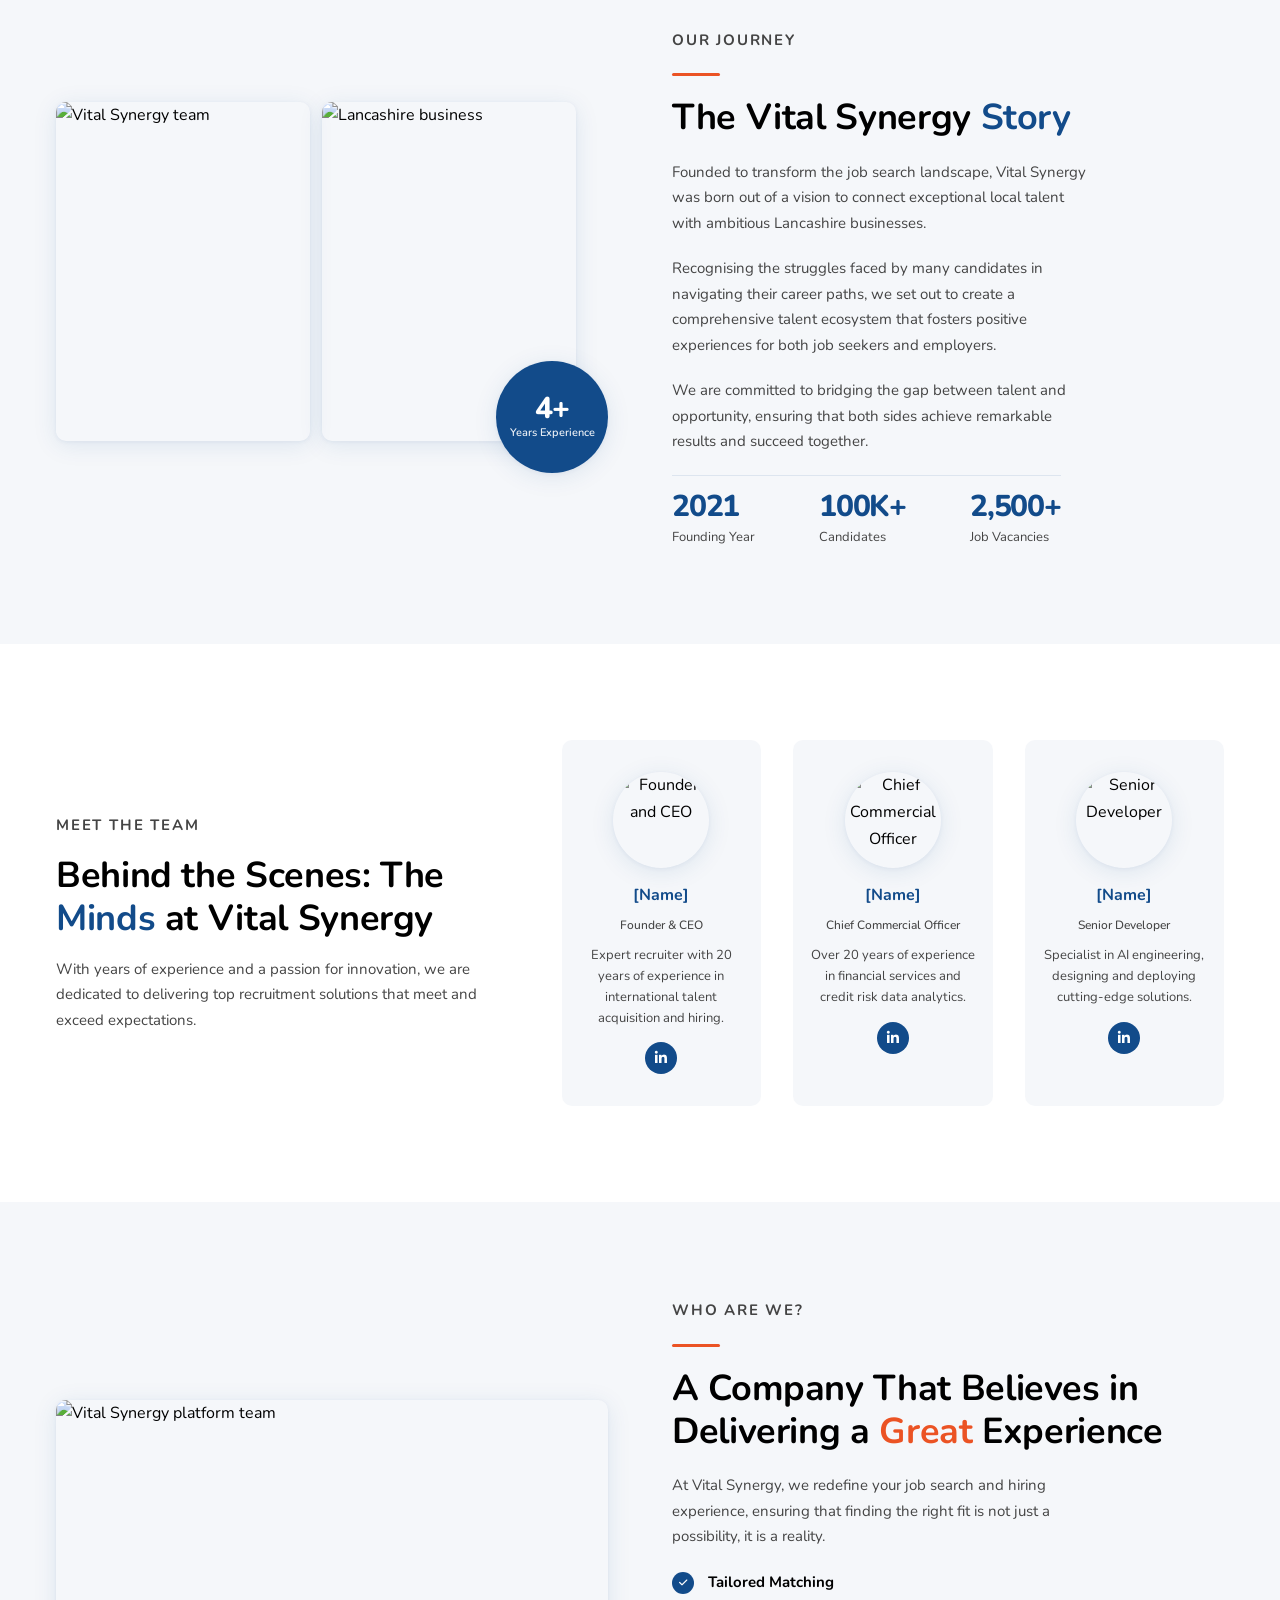
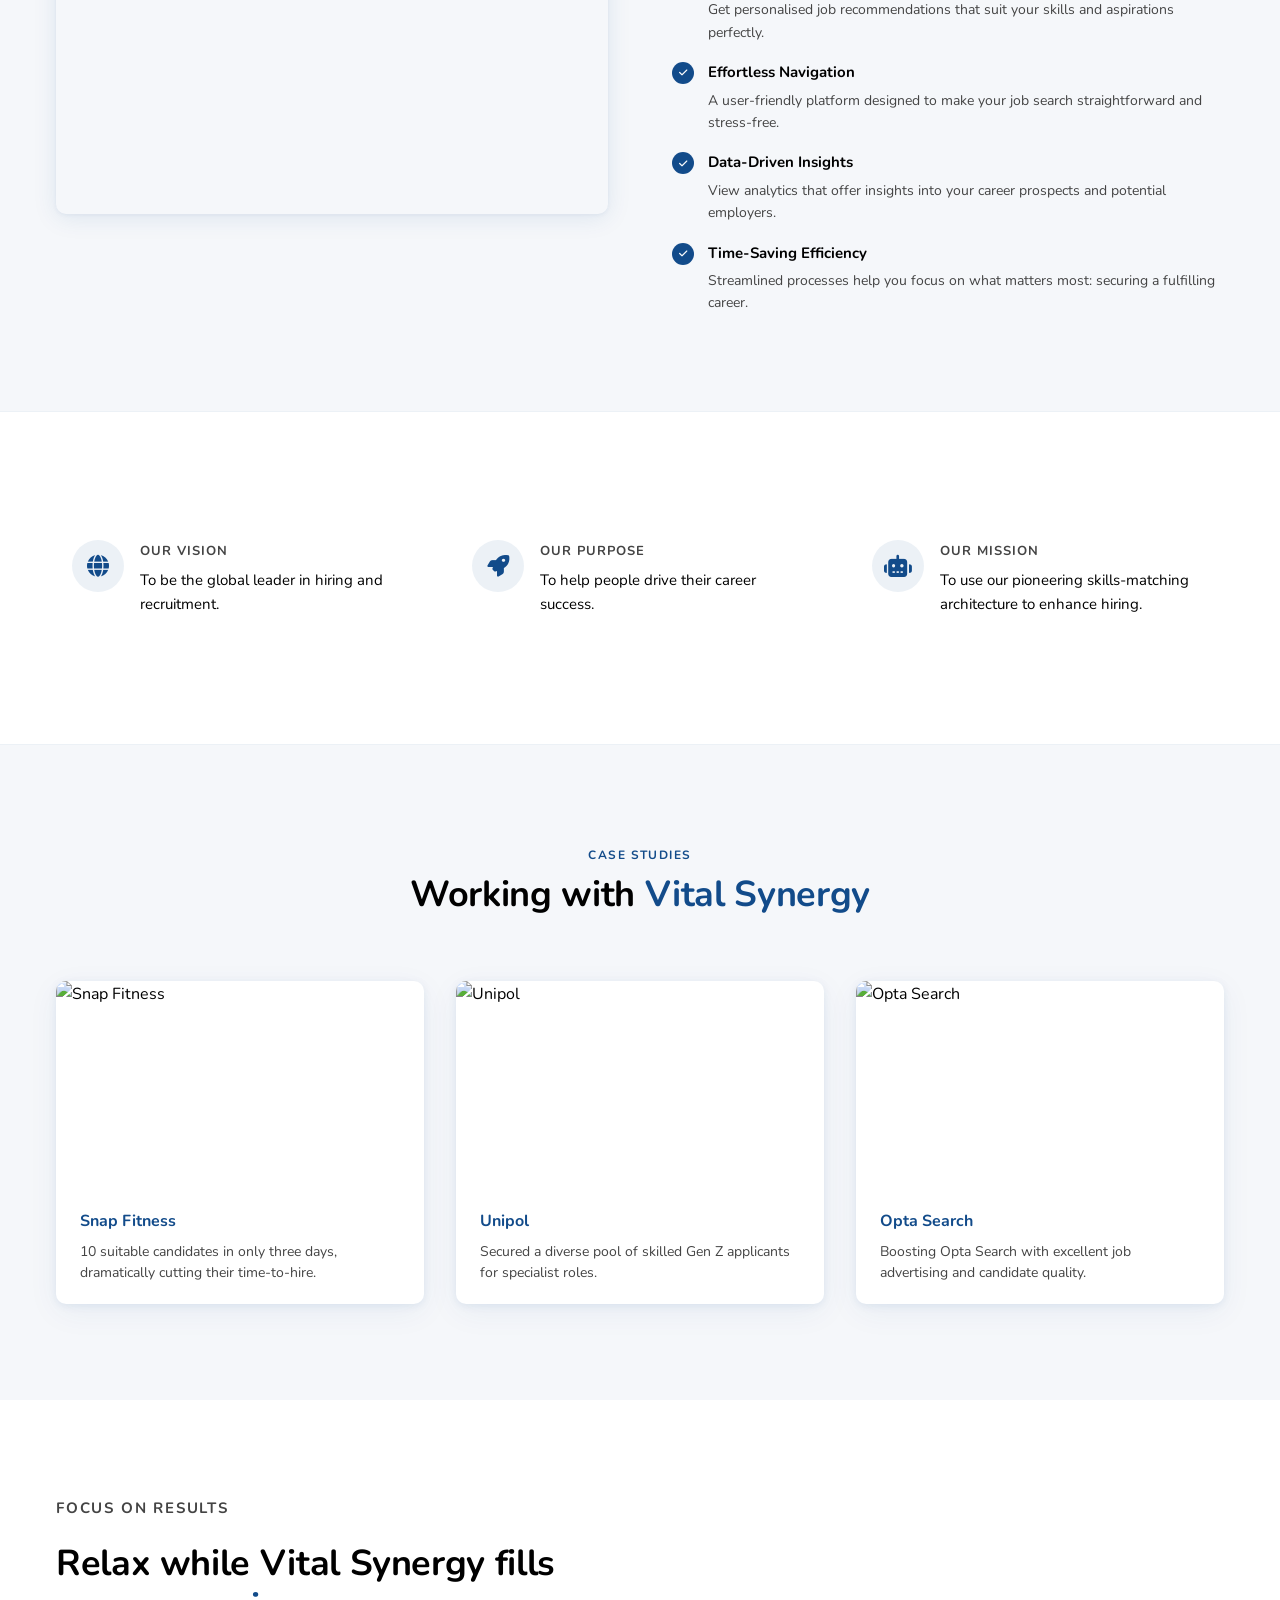
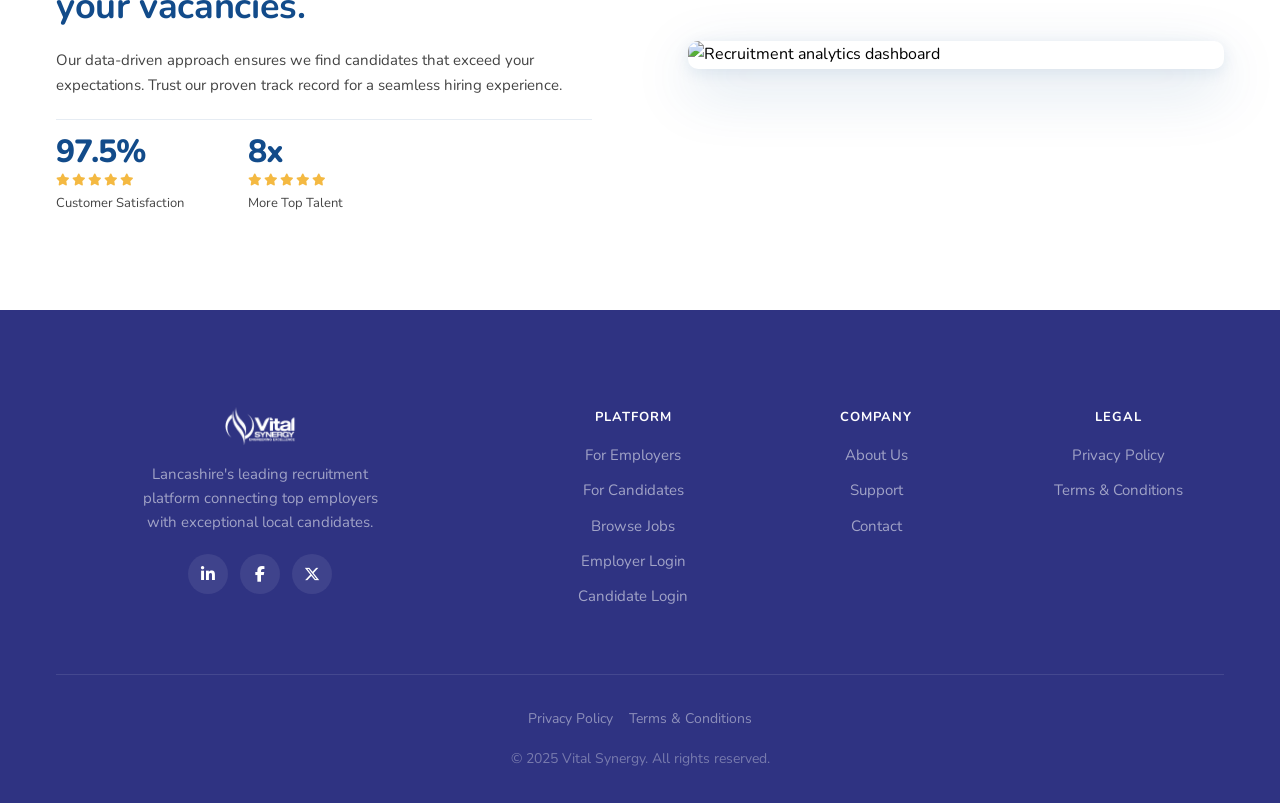
==== commit 66ea0ca6: "desktop nav" ====
--- a/about.html
+++ b/about.html
@@ -36,8 +36,11 @@
         <li><a href="/about.html" class="active"><i class="fa-solid fa-circle-info nav__icon" aria-hidden="true"></i>About</a></li>
         <li><a href="/support"><i class="fa-solid fa-newspaper nav__icon" aria-hidden="true"></i>Support</a></li>
         <li><a href="/contact"><i class="fa-solid fa-envelope nav__icon" aria-hidden="true"></i>Contact Us</a></li>
-        <li><a href="/candidate-login" class="nav__cta"><i class="fa-solid fa-right-to-bracket nav__icon" aria-hidden="true"></i>Candidate Login</a></li>
       </ul>
+      <a href="tel:+441282773338" class="nav__phone">
+        <i class="fa-solid fa-phone" aria-hidden="true"></i>
+        01282 773 338
+      </a>
       <button class="nav__hamburger" aria-label="Toggle navigation" aria-expanded="false" aria-controls="nav-links">
         <span></span>
         <span></span>
--- a/css/style.css
+++ b/css/style.css
@@ -207,6 +207,10 @@
   padding-bottom: 0.875rem;
 }
 
+.nav__phone {
+  display: none;
+}
+
 .nav__logo { display: flex; align-items: center; flex-shrink: 0; }
 .nav__logo:focus-visible { outline: 2px solid var(--cl-primary); outline-offset: 3px; border-radius: 2px; }
 
@@ -283,14 +287,33 @@
 
 @media (min-width: 768px) {
   .nav__hamburger { display: none; }
+
+  .nav__phone {
+    display: flex;
+    align-items: center;
+    gap: 0.4rem;
+    font-size: 0.875rem;
+    font-weight: 700;
+    color: var(--cl-text);
+    text-decoration: none;
+    white-space: nowrap;
+    flex-shrink: 0;
+    transition: color 0.18s ease;
+  }
+
+  .nav__phone i { color: var(--cl-primary); font-size: 0.8125rem; }
+  .nav__phone:hover { color: var(--cl-primary); }
+
   .nav__links {
     display: flex;
+    flex: 1;
     flex-direction: row;
     position: static;
     border: none;
     padding: 0;
     gap: 0.25rem;
     align-items: center;
+    justify-content: center;
   }
   .nav__links a { padding: 0.5rem 0.75rem; }
   .nav__icon { display: none; }
@@ -655,10 +678,20 @@
 .logo-placeholder {
   background: var(--cl-light-bg);
   border-radius: var(--radius);
-  height: 80px;
+  height: 96px;
   display: flex;
   align-items: center;
   justify-content: center;
+  padding: 0.75rem;
+}
+
+.accreditation-img {
+  max-width: 72px;
+  max-height: 72px;
+  width: auto;
+  height: auto;
+  filter: grayscale(1) opacity(0.55);
+  display: block;
 }
 
 .logo-placeholder span {
@@ -749,6 +782,8 @@
   display: flex;
   flex-wrap: wrap;
   gap: var(--space-lg);
+  justify-content: center;
+  text-align: center;
 }
 
 .footer__brand {
@@ -756,6 +791,7 @@
   display: flex;
   flex-direction: column;
   gap: var(--space-sm);
+  align-items: center;
 }
 
 .footer__logo { display: inline-flex; align-items: center; }
@@ -769,7 +805,7 @@
   max-width: 28ch;
 }
 
-.footer__social { display: flex; gap: 0.75rem; margin-top: 0.25rem; }
+.footer__social { display: flex; gap: 0.75rem; justify-content: center; width: 100%; margin-top: 0.25rem; }
 
 .footer__social a {
   display: flex;
@@ -793,9 +829,10 @@
   display: flex;
   flex-wrap: wrap;
   gap: var(--space-md);
-}
-
-.footer__col { flex: 1 1 130px; min-width: 0; }
+  justify-content: center;
+}
+
+.footer__col { flex: 1 1 130px; min-width: 0; text-align: center; }
 
 .footer__col-heading {
   font-size: 0.8125rem;
@@ -822,13 +859,13 @@
   border-top: 1px solid rgba(255, 255, 255, 0.10);
   padding-top: var(--space-md);
   display: flex;
-  flex-wrap: wrap;
-  justify-content: space-between;
+  flex-direction: column;
   align-items: center;
   gap: var(--space-sm);
-}
-
-.footer__legal { display: flex; flex-wrap: wrap; gap: var(--space-sm); }
+  text-align: center;
+}
+
+.footer__legal { display: flex; flex-wrap: wrap; gap: var(--space-sm); justify-content: center; }
 
 .footer__legal a {
   font-size: 0.875rem;
@@ -1344,3 +1381,64 @@
   background: var(--cl-accent);
 }
 
+/* Back to top */
+
+.back-to-top {
+  position: fixed;
+  bottom: 1.5rem;
+  right: 1.5rem;
+  width: 50px;
+  height: 50px;
+  border-radius: 50%;
+  background: var(--cl-primary);
+  color: var(--cl-white);
+  border: none;
+  cursor: pointer;
+  display: flex;
+  align-items: center;
+  justify-content: center;
+  font-size: 0.9rem;
+  box-shadow: 0 4px 16px rgba(18, 75, 138, 0.30);
+  opacity: 0;
+  transform: translateY(12px);
+  transition: opacity 0.25s ease, transform 0.25s ease, background 0.18s ease;
+  pointer-events: none;
+  z-index: 300;
+}
+
+.back-to-top.is-visible {
+  opacity: 1;
+  transform: translateY(0);
+  pointer-events: auto;
+}
+
+.back-to-top:hover { background: var(--cl-secondary); }
+.back-to-top:active { transform: translateY(2px); }
+.back-to-top:focus-visible { outline: 2px solid var(--cl-primary); outline-offset: 3px; }
+
+.back-to-top__ring {
+  position: absolute;
+  top: -2px;
+  left: -2px;
+  width: 54px;
+  height: 54px;
+  transform: rotate(-90deg);
+  pointer-events: none;
+}
+
+.back-to-top__track {
+  fill: none;
+  stroke: rgba(255, 255, 255, 0.15);
+  stroke-width: 3;
+}
+
+.back-to-top__fill {
+  fill: none;
+  stroke: var(--cl-accent);
+  stroke-width: 3;
+  stroke-linecap: round;
+  stroke-dasharray: 150.8;
+  stroke-dashoffset: 150.8;
+  transition: stroke-dashoffset 0.1s linear;
+}
+
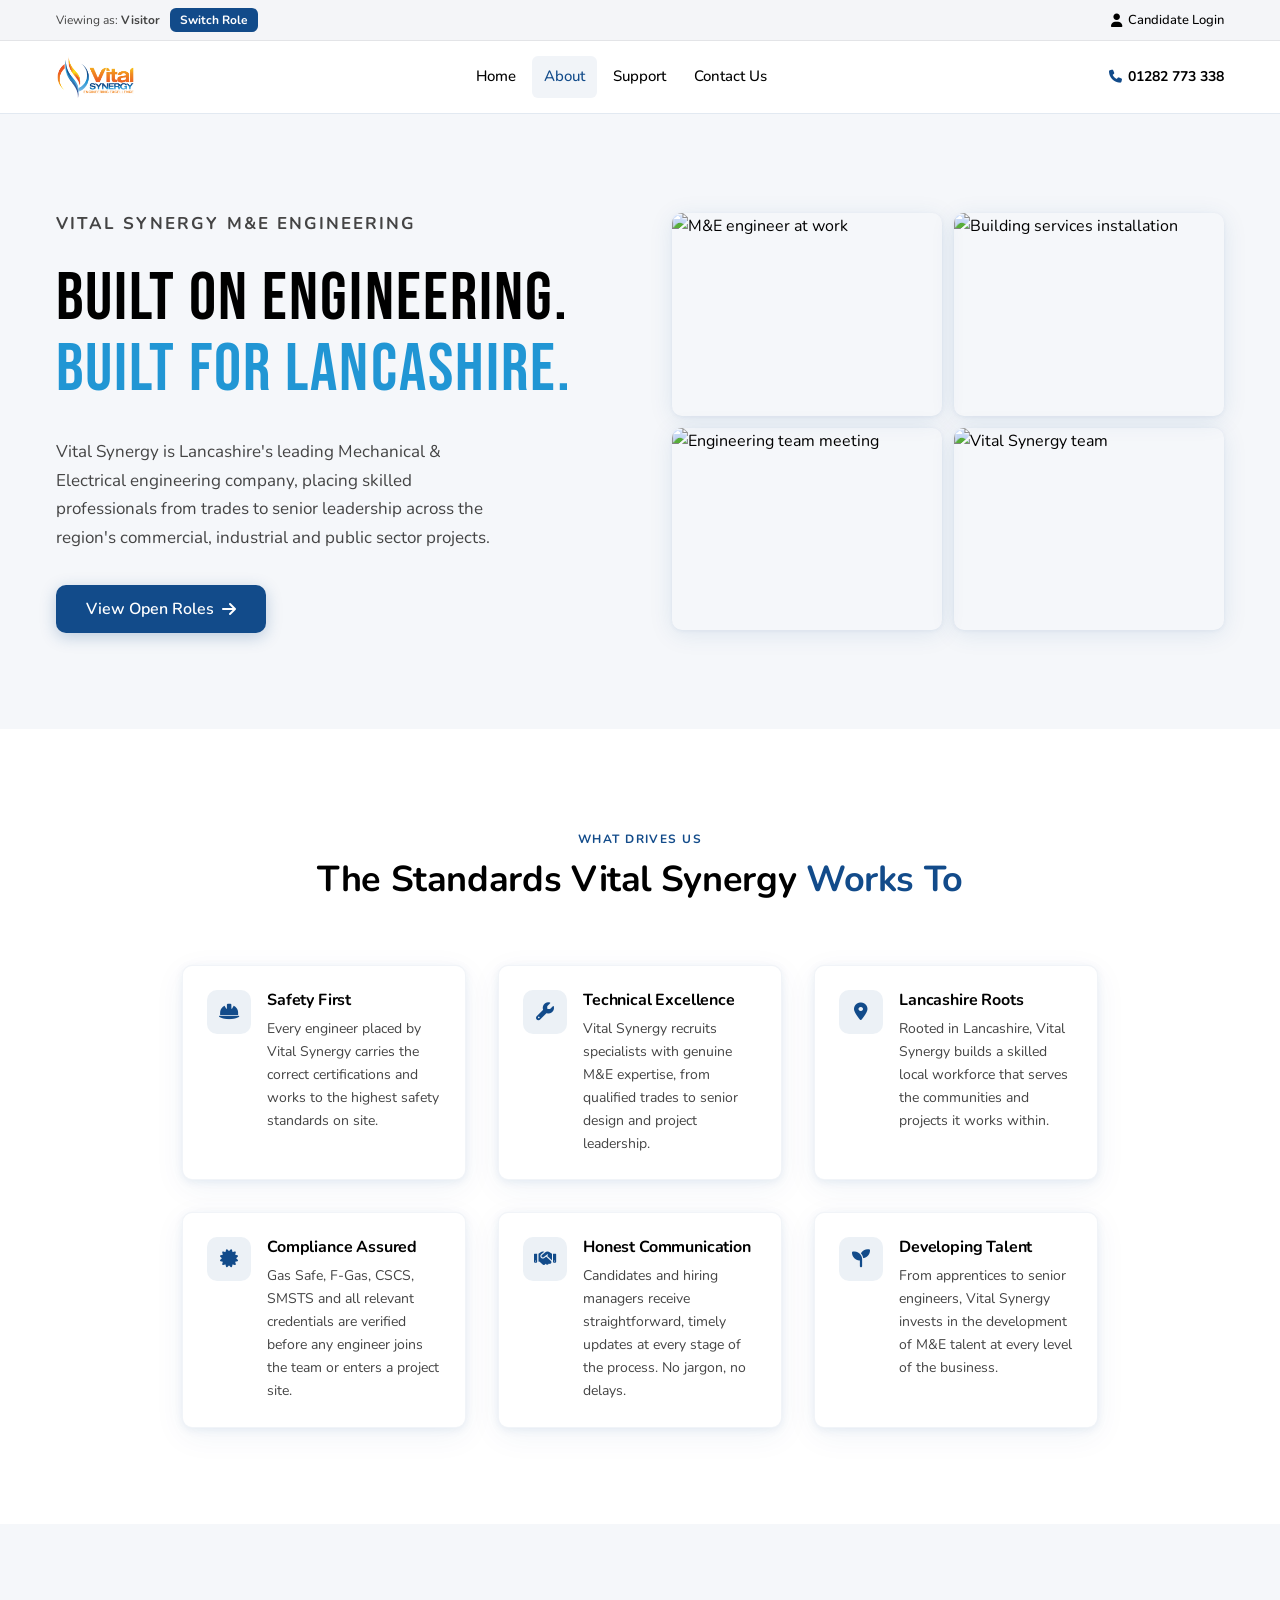
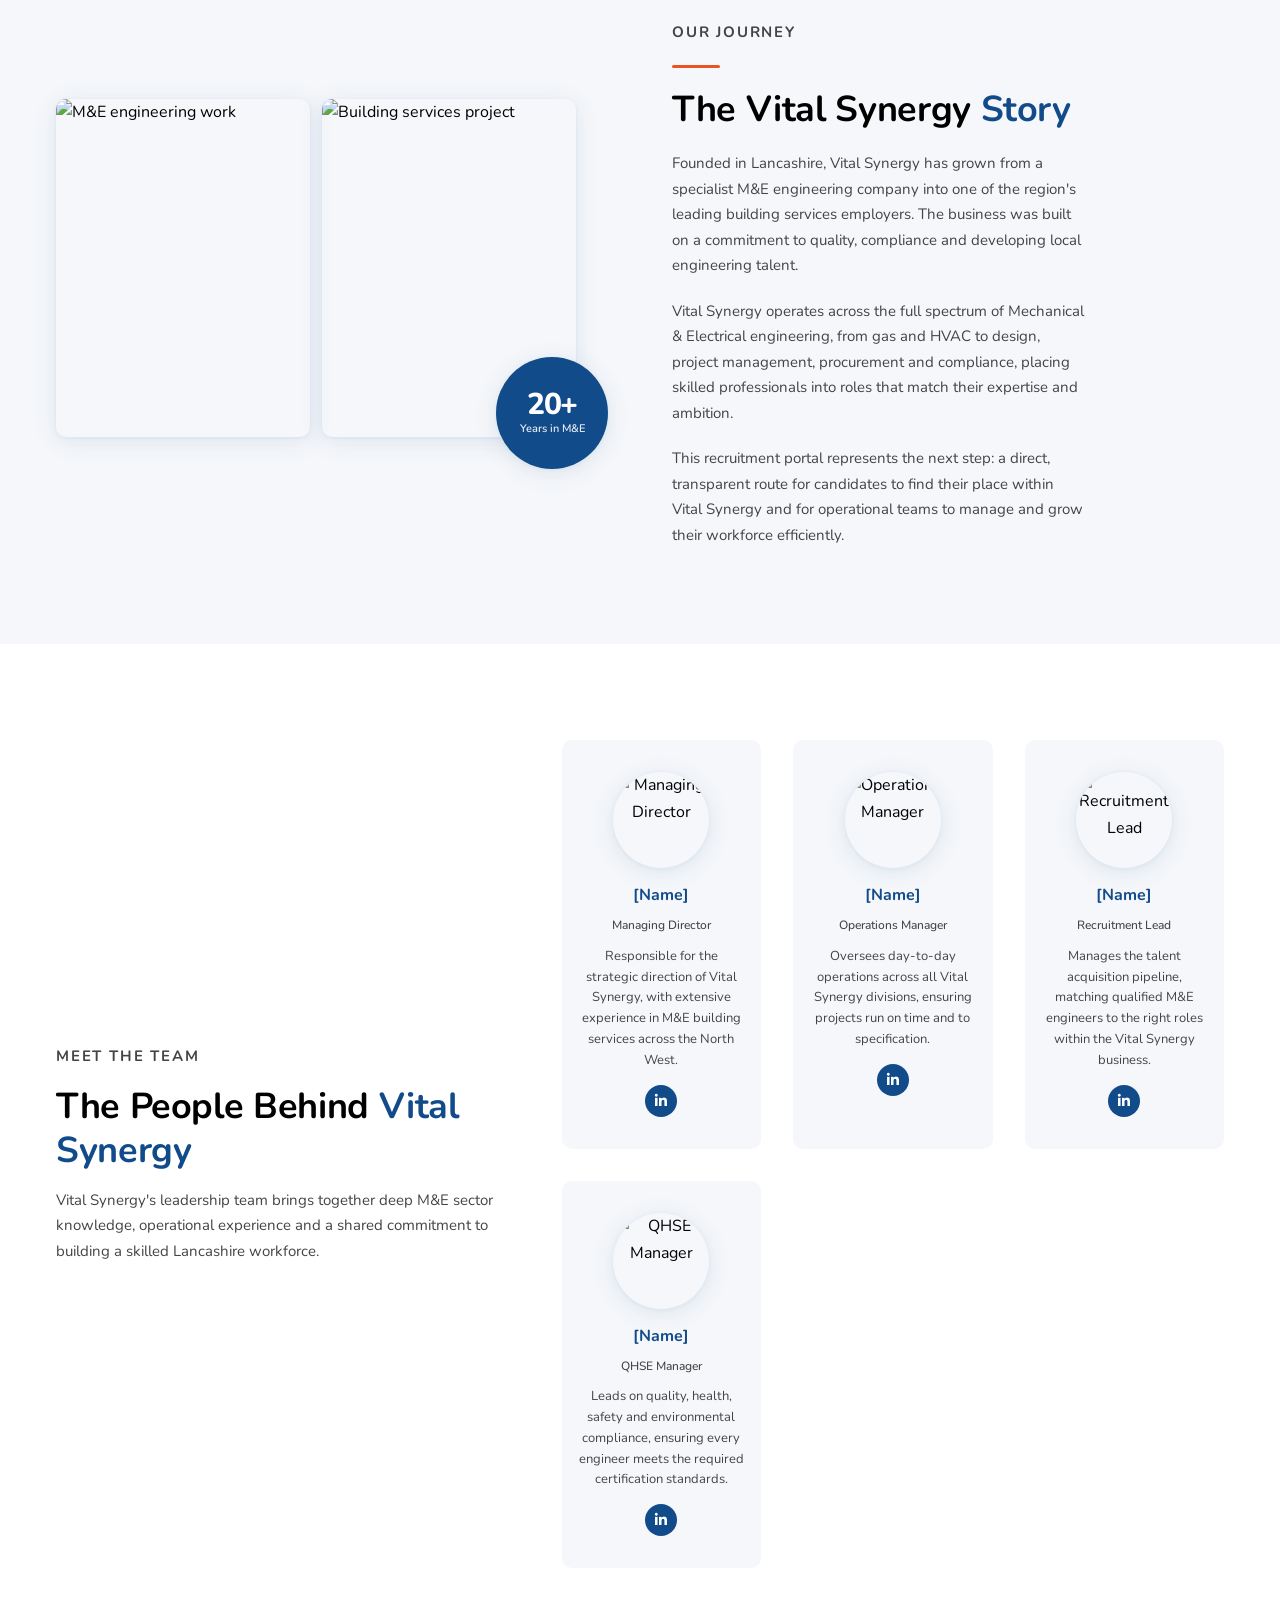
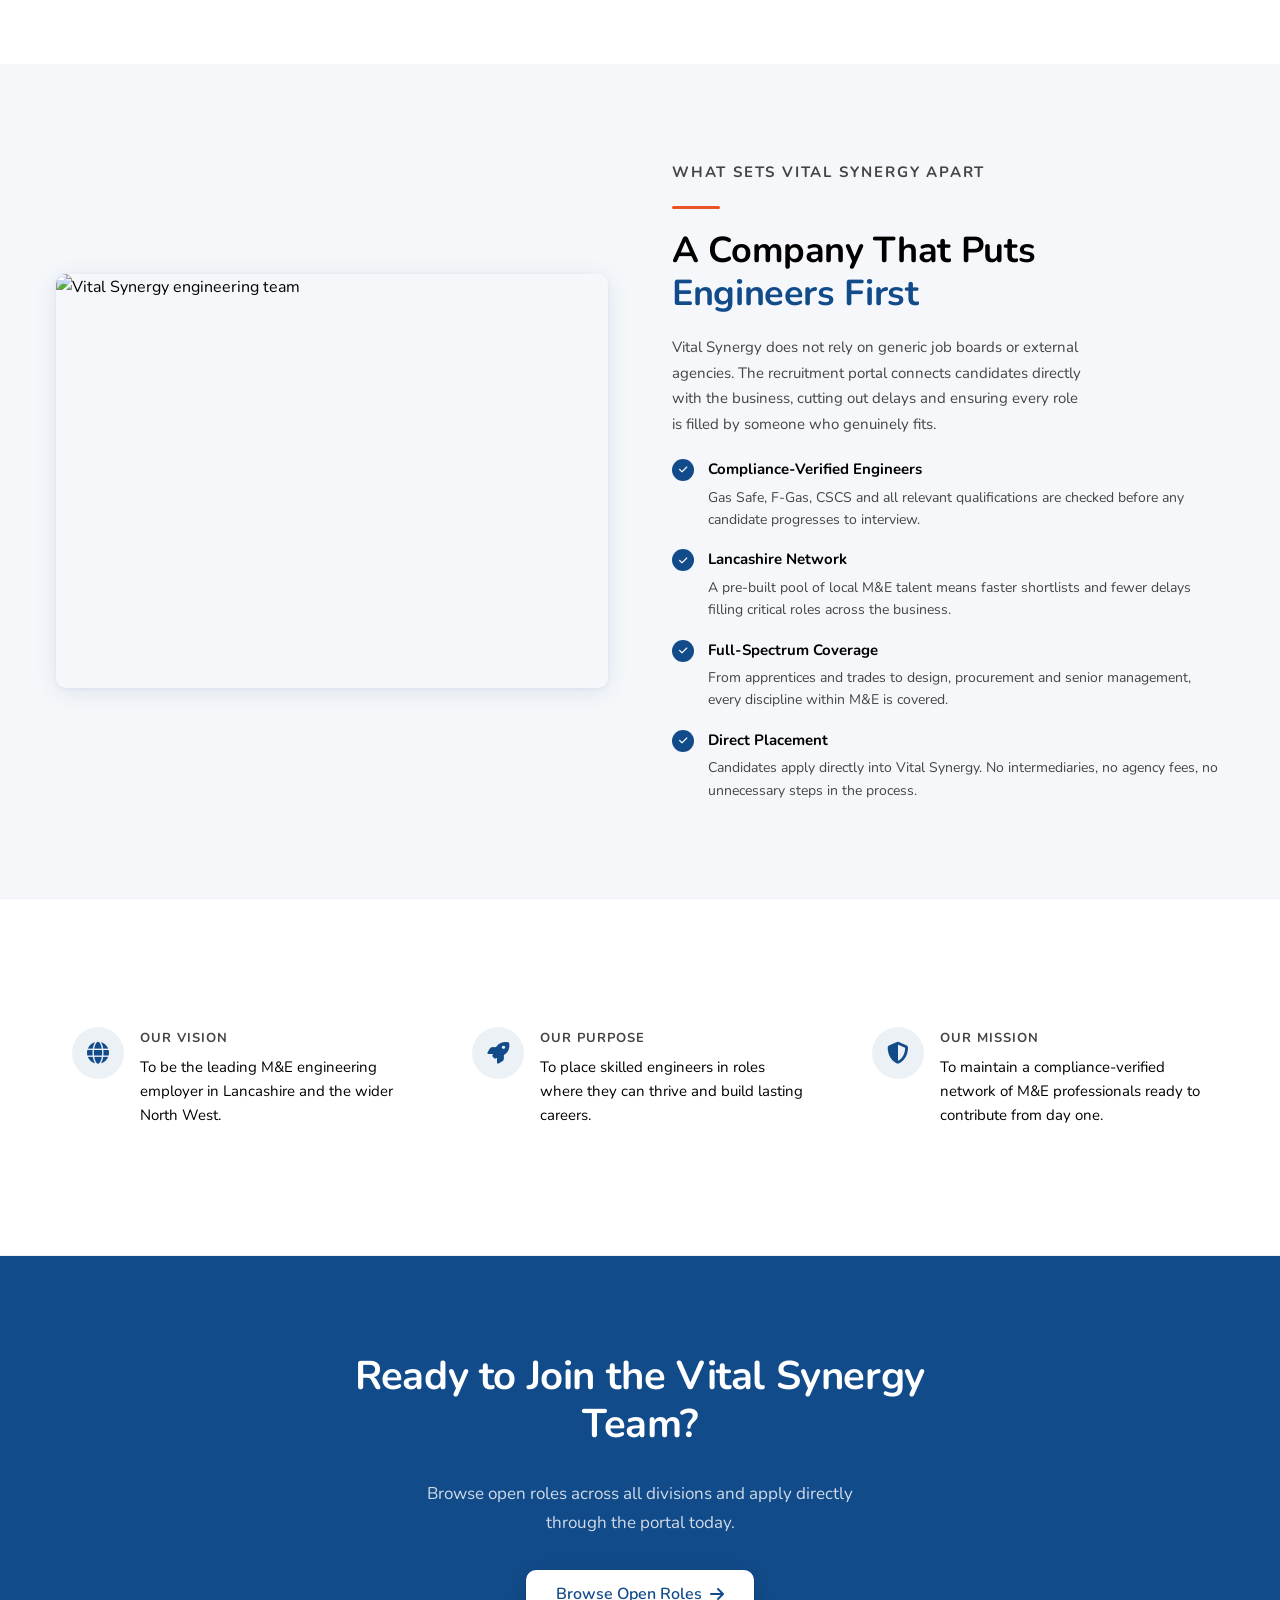
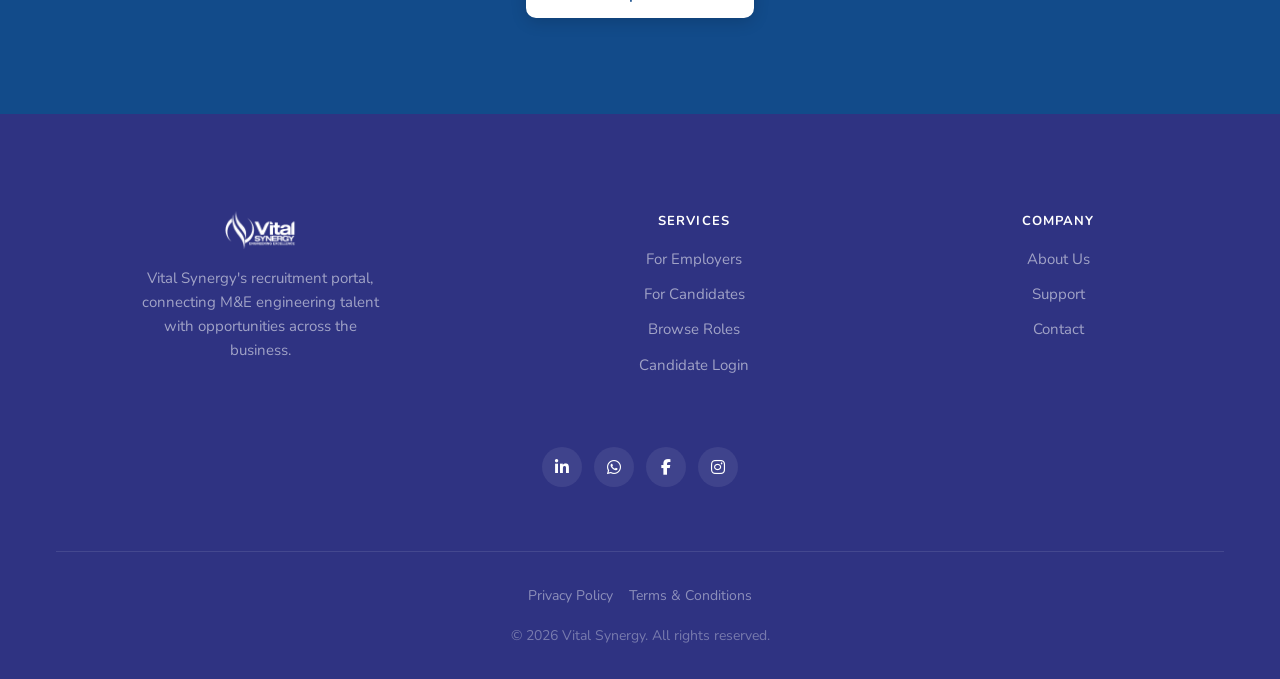
==== commit b666295b: "Vision / Mission / Purpose" ====
--- a/about.html
+++ b/about.html
@@ -3,18 +3,22 @@
 <head>
   <meta charset="UTF-8">
   <meta name="viewport" content="width=device-width, initial-scale=1.0">
-  <meta name="description" content="Learn about Vital Synergy, the recruitment platform connecting Lancashire employers with local talent. Our story, values, and team.">
-  <title>About Us | Vital Synergy Recruitment Platform</title>
+  <meta name="description" content="About Vital Synergy, Lancashire's leading Mechanical &amp; Electrical engineering company. Meet the team, understand the values, and learn how the portal works.">
+  <title>About | Vital Synergy M&amp;E Engineering</title>
   <link rel="preconnect" href="https://fonts.googleapis.com">
   <link rel="preconnect" href="https://fonts.gstatic.com" crossorigin>
   <link href="https://fonts.googleapis.com/css2?family=Bebas+Neue&family=Nunito:wght@300;400;600;700;800&display=swap" rel="stylesheet">
   <link rel="stylesheet" href="https://cdnjs.cloudflare.com/ajax/libs/font-awesome/6.5.0/css/all.min.css">
   <link rel="stylesheet" href="css/style.css">
 </head>
-<body>
+<body data-role="visitor">
 
   <div class="top-bar">
     <div class="top-bar__inner container">
+      <div class="role-switcher" id="role-switcher" aria-label="Demo role switcher">
+        <span class="role-switcher__label">Viewing as: <strong id="role-label">Visitor</strong></span>
+        <button class="role-switcher__btn" id="role-btn">Switch Role</button>
+      </div>
       <a href="/employer-login" class="top-bar__link top-bar__link--hidden">
         <i class="fa-solid fa-building" aria-hidden="true"></i>
         Employer Login
@@ -55,25 +59,26 @@
     <section class="hero hero--split" id="about-hero">
       <div class="hero__inner container">
         <div class="hero__text">
-          <h1>Empowering Your <span class="accent--blue">Hiring Success</span></h1>
-          <p>Streamline your recruitment for faster, more effective hiring across Lancashire.</p>
-          <a href="/contact" class="btn btn--primary">
-            Contact Us
+          <p class="kicker">Vital Synergy M&amp;E Engineering</p>
+          <h1>Built on Engineering. <span class="accent--hero">Built for Lancashire.</span></h1>
+          <p>Vital Synergy is Lancashire's leading Mechanical &amp; Electrical engineering company, placing skilled professionals from trades to senior leadership across the region's commercial, industrial and public sector projects.</p>
+          <a href="/jobs" class="btn btn--primary">
+            View Open Roles
             <i class="fa-solid fa-arrow-right" aria-hidden="true"></i>
           </a>
         </div>
         <div class="hero__images">
           <div class="hero__img-wrap">
-            <img src="https://images.unsplash.com/photo-1600880292203-757bb62b4baf?w=800&h=600&fit=crop&auto=format&q=80" alt="Lancashire business team" loading="eager">
+            <img src="https://images.unsplash.com/photo-1504917595217-d4dc5ebe6122?w=800&h=600&fit=crop&auto=format&q=80" alt="M&E engineer at work" loading="eager">
           </div>
           <div class="hero__img-wrap">
-            <img src="https://images.unsplash.com/photo-1497366216548-37526070297c?w=800&h=600&fit=crop&auto=format&q=80" alt="Modern office" loading="eager">
+            <img src="https://images.unsplash.com/photo-1581092918056-0c4c3acd3789?w=800&h=600&fit=crop&auto=format&q=80" alt="Building services installation" loading="eager">
           </div>
           <div class="hero__img-wrap">
-            <img src="https://images.unsplash.com/photo-1522071820081-009f0129c71c?w=800&h=600&fit=crop&auto=format&q=80" alt="Professionals collaborating" loading="lazy">
+            <img src="https://images.unsplash.com/photo-1542744173-8e7e53415bb0?w=800&h=600&fit=crop&auto=format&q=80" alt="Engineering team meeting" loading="lazy">
           </div>
           <div class="hero__img-wrap">
-            <img src="https://images.unsplash.com/photo-1542744173-8e7e53415bb0?w=800&h=600&fit=crop&auto=format&q=80" alt="Business meeting" loading="lazy">
+            <img src="https://images.unsplash.com/photo-1521737604893-d14cc237f11d?w=800&h=600&fit=crop&auto=format&q=80" alt="Vital Synergy team" loading="lazy">
           </div>
         </div>
       </div>
@@ -83,48 +88,48 @@
     <section class="values" id="values">
       <div class="values__inner container">
         <div class="values__heading">
-          <p class="kicker">Your Trusted Partner</p>
-          <h2>The Things We <span class="accent">Care</span> About</h2>
+          <p class="kicker">What Drives Us</p>
+          <h2>The Standards Vital Synergy <span class="accent--blue">Works To</span></h2>
         </div>
         <div class="values__grid">
 
           <div class="value-card">
             <div class="value-card__icon">
-              <i class="fa-solid fa-heart" aria-hidden="true"></i>
-            </div>
-            <div class="value-card__body">
-              <h3 class="value-card__title">Candidate Experience</h3>
-              <p class="value-card__desc">Job seekers are more than just numbers. We are committed to ensuring each candidate has a positive and enriching experience.</p>
-            </div>
-          </div>
-
-          <div class="value-card">
-            <div class="value-card__icon">
-              <i class="fa-solid fa-gem" aria-hidden="true"></i>
-            </div>
-            <div class="value-card__body">
-              <h3 class="value-card__title">Value Creation</h3>
-              <p class="value-card__desc">Every interaction matters. We strive to deliver exceptional value to both employers and job seekers.</p>
-            </div>
-          </div>
-
-          <div class="value-card">
-            <div class="value-card__icon">
-              <i class="fa-solid fa-wand-magic-sparkles" aria-hidden="true"></i>
-            </div>
-            <div class="value-card__body">
-              <h3 class="value-card__title">Simplified Hiring</h3>
-              <p class="value-card__desc">Recruitment doesn't have to be a headache. We cut through the complexity, focusing on what truly matters.</p>
-            </div>
-          </div>
-
-          <div class="value-card">
-            <div class="value-card__icon">
-              <i class="fa-solid fa-trophy" aria-hidden="true"></i>
-            </div>
-            <div class="value-card__body">
-              <h3 class="value-card__title">Raising Standards</h3>
-              <p class="value-card__desc">We challenge low-quality providers by setting high standards in the recruitment industry.</p>
+              <i class="fa-solid fa-helmet-safety" aria-hidden="true"></i>
+            </div>
+            <div class="value-card__body">
+              <h3 class="value-card__title">Safety First</h3>
+              <p class="value-card__desc">Every engineer placed by Vital Synergy carries the correct certifications and works to the highest safety standards on site.</p>
+            </div>
+          </div>
+
+          <div class="value-card">
+            <div class="value-card__icon">
+              <i class="fa-solid fa-wrench" aria-hidden="true"></i>
+            </div>
+            <div class="value-card__body">
+              <h3 class="value-card__title">Technical Excellence</h3>
+              <p class="value-card__desc">Vital Synergy recruits specialists with genuine M&amp;E expertise, from qualified trades to senior design and project leadership.</p>
+            </div>
+          </div>
+
+          <div class="value-card">
+            <div class="value-card__icon">
+              <i class="fa-solid fa-location-dot" aria-hidden="true"></i>
+            </div>
+            <div class="value-card__body">
+              <h3 class="value-card__title">Lancashire Roots</h3>
+              <p class="value-card__desc">Rooted in Lancashire, Vital Synergy builds a skilled local workforce that serves the communities and projects it works within.</p>
+            </div>
+          </div>
+
+          <div class="value-card">
+            <div class="value-card__icon">
+              <i class="fa-solid fa-certificate" aria-hidden="true"></i>
+            </div>
+            <div class="value-card__body">
+              <h3 class="value-card__title">Compliance Assured</h3>
+              <p class="value-card__desc">Gas Safe, F-Gas, CSCS, SMSTS and all relevant credentials are verified before any engineer joins the team or enters a project site.</p>
             </div>
           </div>
 
@@ -133,18 +138,18 @@
               <i class="fa-solid fa-handshake" aria-hidden="true"></i>
             </div>
             <div class="value-card__body">
-              <h3 class="value-card__title">Trust and Transparency</h3>
-              <p class="value-card__desc">Honest communication and accurate information foster trust with every interaction.</p>
-            </div>
-          </div>
-
-          <div class="value-card">
-            <div class="value-card__icon">
-              <i class="fa-solid fa-lightbulb" aria-hidden="true"></i>
-            </div>
-            <div class="value-card__body">
-              <h3 class="value-card__title">Continuous Innovation</h3>
-              <p class="value-card__desc">We embrace innovation to increase recruitment efficiency and effectiveness.</p>
+              <h3 class="value-card__title">Honest Communication</h3>
+              <p class="value-card__desc">Candidates and hiring managers receive straightforward, timely updates at every stage of the process. No jargon, no delays.</p>
+            </div>
+          </div>
+
+          <div class="value-card">
+            <div class="value-card__icon">
+              <i class="fa-solid fa-seedling" aria-hidden="true"></i>
+            </div>
+            <div class="value-card__body">
+              <h3 class="value-card__title">Developing Talent</h3>
+              <p class="value-card__desc">From apprentices to senior engineers, Vital Synergy invests in the development of M&amp;E talent at every level of the business.</p>
             </div>
           </div>
 
@@ -158,38 +163,24 @@
         <div class="story-images">
           <div class="story-images__grid">
             <div class="story-images__img">
-              <img src="https://images.unsplash.com/photo-1521737604893-d14cc237f11d?w=600&h=800&fit=crop&auto=format&q=80" alt="Vital Synergy team" loading="lazy">
+              <img src="https://images.unsplash.com/photo-1504917595217-d4dc5ebe6122?w=600&h=800&fit=crop&auto=format&q=80" alt="M&E engineering work" loading="lazy">
             </div>
             <div class="story-images__img">
-              <img src="https://images.unsplash.com/photo-1454165804606-c3d57bc86b40?w=600&h=800&fit=crop&auto=format&q=80" alt="Lancashire business" loading="lazy">
+              <img src="https://images.unsplash.com/photo-1581092918056-0c4c3acd3789?w=600&h=800&fit=crop&auto=format&q=80" alt="Building services project" loading="lazy">
             </div>
           </div>
           <div class="story-images__badge">
-            <span class="story-images__badge-num">4+</span>
-            <span class="story-images__badge-label">Years Experience</span>
+            <span class="story-images__badge-num">20+</span>
+            <span class="story-images__badge-label">Years in M&amp;E</span>
           </div>
         </div>
         <div class="feature__content">
           <p class="kicker">Our Journey</p>
           <span class="feature__accent"></span>
           <h2>The Vital Synergy <span class="accent--blue">Story</span></h2>
-          <p>Founded to transform the job search landscape, Vital Synergy was born out of a vision to connect exceptional local talent with ambitious Lancashire businesses.</p>
-          <p>Recognising the struggles faced by many candidates in navigating their career paths, we set out to create a comprehensive talent ecosystem that fosters positive experiences for both job seekers and employers.</p>
-          <p>We are committed to bridging the gap between talent and opportunity, ensuring that both sides achieve remarkable results and succeed together.</p>
-          <div class="story-stats">
-            <div class="story-stat">
-              <span class="story-stat__num">2021</span>
-              <span class="story-stat__label">Founding Year</span>
-            </div>
-            <div class="story-stat">
-              <span class="story-stat__num">100K+</span>
-              <span class="story-stat__label">Candidates</span>
-            </div>
-            <div class="story-stat">
-              <span class="story-stat__num">2,500+</span>
-              <span class="story-stat__label">Job Vacancies</span>
-            </div>
-          </div>
+          <p>Founded in Lancashire, Vital Synergy has grown from a specialist M&amp;E engineering company into one of the region's leading building services employers. The business was built on a commitment to quality, compliance and developing local engineering talent.</p>
+          <p>Vital Synergy operates across the full spectrum of Mechanical &amp; Electrical engineering, from gas and HVAC to design, project management, procurement and compliance, placing skilled professionals into roles that match their expertise and ambition.</p>
+          <p>This recruitment portal represents the next step: a direct, transparent route for candidates to find their place within Vital Synergy and for operational teams to manage and grow their workforce efficiently.</p>
         </div>
       </div>
     </section>
@@ -199,85 +190,96 @@
       <div class="team__split container">
         <div class="team__intro">
           <p class="kicker">Meet the Team</p>
-          <h2>Behind the Scenes: The <span class="accent--blue">Minds</span> at Vital Synergy</h2>
-          <p>With years of experience and a passion for innovation, we are dedicated to delivering top recruitment solutions that meet and exceed expectations.</p>
+          <h2>The People Behind <span class="accent--blue">Vital Synergy</span></h2>
+          <p>Vital Synergy's leadership team brings together deep M&amp;E sector knowledge, operational experience and a shared commitment to building a skilled Lancashire workforce.</p>
         </div>
         <div class="team__cards">
           <div class="team-card">
             <div class="team-card__avatar">
-              <img src="https://images.unsplash.com/photo-1507003211169-0a1dd7228f2d?w=200&h=200&fit=crop&auto=format&q=80" alt="Founder and CEO" loading="lazy">
+              <img src="https://images.unsplash.com/photo-1507003211169-0a1dd7228f2d?w=200&h=200&fit=crop&auto=format&q=80" alt="Managing Director" loading="lazy">
             </div>
             <p class="team-card__name">[Name]</p>
-            <p class="team-card__role">Founder &amp; CEO</p>
-            <p class="team-card__bio">Expert recruiter with 20 years of experience in international talent acquisition and hiring.</p>
+            <p class="team-card__role">Managing Director</p>
+            <p class="team-card__bio">Responsible for the strategic direction of Vital Synergy, with extensive experience in M&amp;E building services across the North West.</p>
             <a href="#" class="team-card__social" aria-label="LinkedIn profile">
               <i class="fa-brands fa-linkedin-in" aria-hidden="true"></i>
             </a>
           </div>
           <div class="team-card">
             <div class="team-card__avatar">
-              <img src="https://images.unsplash.com/photo-1573496359142-b8d87734a5a2?w=200&h=200&fit=crop&auto=format&q=80" alt="Chief Commercial Officer" loading="lazy">
+              <img src="https://images.unsplash.com/photo-1573496359142-b8d87734a5a2?w=200&h=200&fit=crop&auto=format&q=80" alt="Operations Manager" loading="lazy">
             </div>
             <p class="team-card__name">[Name]</p>
-            <p class="team-card__role">Chief Commercial Officer</p>
-            <p class="team-card__bio">Over 20 years of experience in financial services and credit risk data analytics.</p>
+            <p class="team-card__role">Operations Manager</p>
+            <p class="team-card__bio">Oversees day-to-day operations across all Vital Synergy divisions, ensuring projects run on time and to specification.</p>
             <a href="#" class="team-card__social" aria-label="LinkedIn profile">
               <i class="fa-brands fa-linkedin-in" aria-hidden="true"></i>
             </a>
           </div>
           <div class="team-card">
             <div class="team-card__avatar">
-              <img src="https://images.unsplash.com/photo-1519244703995-f4e0f30006d5?w=200&h=200&fit=crop&auto=format&q=80" alt="Senior Developer" loading="lazy">
+              <img src="https://images.unsplash.com/photo-1519244703995-f4e0f30006d5?w=200&h=200&fit=crop&auto=format&q=80" alt="Recruitment Lead" loading="lazy">
             </div>
             <p class="team-card__name">[Name]</p>
-            <p class="team-card__role">Senior Developer</p>
-            <p class="team-card__bio">Specialist in AI engineering, designing and deploying cutting-edge solutions.</p>
+            <p class="team-card__role">Recruitment Lead</p>
+            <p class="team-card__bio">Manages the talent acquisition pipeline, matching qualified M&amp;E engineers to the right roles within the Vital Synergy business.</p>
             <a href="#" class="team-card__social" aria-label="LinkedIn profile">
               <i class="fa-brands fa-linkedin-in" aria-hidden="true"></i>
             </a>
           </div>
-        </div>
-      </div>
-    </section>
-
-    <!-- Platform Benefits / Who Are We -->
+          <div class="team-card">
+            <div class="team-card__avatar">
+              <img src="https://images.unsplash.com/photo-1560250097-0b93528c311a?w=200&h=200&fit=crop&auto=format&q=80" alt="QHSE Manager" loading="lazy">
+            </div>
+            <p class="team-card__name">[Name]</p>
+            <p class="team-card__role">QHSE Manager</p>
+            <p class="team-card__bio">Leads on quality, health, safety and environmental compliance, ensuring every engineer meets the required certification standards.</p>
+            <a href="#" class="team-card__social" aria-label="LinkedIn profile">
+              <i class="fa-brands fa-linkedin-in" aria-hidden="true"></i>
+            </a>
+          </div>
+        </div>
+      </div>
+    </section>
+
+    <!-- Who Are We -->
     <section class="feature feature--alt" id="who-we-are">
       <div class="feature__inner container">
         <div class="feature__image">
-          <img src="https://images.unsplash.com/photo-1551434678-e076c223a692?w=900&h=700&fit=crop&auto=format&q=80" alt="Vital Synergy platform team" loading="lazy">
+          <img src="https://images.unsplash.com/photo-1542744173-8e7e53415bb0?w=900&h=700&fit=crop&auto=format&q=80" alt="Vital Synergy engineering team" loading="lazy">
         </div>
         <div class="feature__content">
-          <p class="kicker">Who Are We?</p>
+          <p class="kicker">What Sets Vital Synergy Apart</p>
           <span class="feature__accent"></span>
-          <h2>A Company That Believes in Delivering a <span class="accent">Great</span> Experience</h2>
-          <p>At Vital Synergy, we redefine your job search and hiring experience, ensuring that finding the right fit is not just a possibility, it is a reality.</p>
+          <h2>A Company That Puts <span class="accent--blue">Engineers First</span></h2>
+          <p>Vital Synergy does not rely on generic job boards or external agencies. The recruitment portal connects candidates directly with the business, cutting out delays and ensuring every role is filled by someone who genuinely fits.</p>
           <ul class="check-list">
             <li class="check-item">
               <div class="check-item__bullet"><i class="fa-solid fa-check" aria-hidden="true"></i></div>
               <div class="check-item__body">
-                <p class="check-item__title">Tailored Matching</p>
-                <p class="check-item__desc">Get personalised job recommendations that suit your skills and aspirations perfectly.</p>
+                <p class="check-item__title">Compliance-Verified Engineers</p>
+                <p class="check-item__desc">Gas Safe, F-Gas, CSCS and all relevant qualifications are checked before any candidate progresses to interview.</p>
               </div>
             </li>
             <li class="check-item">
               <div class="check-item__bullet"><i class="fa-solid fa-check" aria-hidden="true"></i></div>
               <div class="check-item__body">
-                <p class="check-item__title">Effortless Navigation</p>
-                <p class="check-item__desc">A user-friendly platform designed to make your job search straightforward and stress-free.</p>
+                <p class="check-item__title">Lancashire Network</p>
+                <p class="check-item__desc">A pre-built pool of local M&amp;E talent means faster shortlists and fewer delays filling critical roles across the business.</p>
               </div>
             </li>
             <li class="check-item">
               <div class="check-item__bullet"><i class="fa-solid fa-check" aria-hidden="true"></i></div>
               <div class="check-item__body">
-                <p class="check-item__title">Data-Driven Insights</p>
-                <p class="check-item__desc">View analytics that offer insights into your career prospects and potential employers.</p>
+                <p class="check-item__title">Full-Spectrum Coverage</p>
+                <p class="check-item__desc">From apprentices and trades to design, procurement and senior management, every discipline within M&amp;E is covered.</p>
               </div>
             </li>
             <li class="check-item">
               <div class="check-item__bullet"><i class="fa-solid fa-check" aria-hidden="true"></i></div>
               <div class="check-item__body">
-                <p class="check-item__title">Time-Saving Efficiency</p>
-                <p class="check-item__desc">Streamlined processes help you focus on what matters most: securing a fulfilling career.</p>
+                <p class="check-item__title">Direct Placement</p>
+                <p class="check-item__desc">Candidates apply directly into Vital Synergy. No intermediaries, no agency fees, no unnecessary steps in the process.</p>
               </div>
             </li>
           </ul>
@@ -294,7 +296,7 @@
           </div>
           <div class="vmp-card__body">
             <span class="vmp-card__label">Our Vision</span>
-            <p class="vmp-card__text">To be the global leader in hiring and recruitment.</p>
+            <p class="vmp-card__text">To be the leading M&amp;E engineering employer in Lancashire and the wider North West.</p>
           </div>
         </div>
         <div class="vmp-card">
@@ -303,95 +305,30 @@
           </div>
           <div class="vmp-card__body">
             <span class="vmp-card__label">Our Purpose</span>
-            <p class="vmp-card__text">To help people drive their career success.</p>
+            <p class="vmp-card__text">To place skilled engineers in roles where they can thrive and build lasting careers.</p>
           </div>
         </div>
         <div class="vmp-card">
           <div class="vmp-card__icon">
-            <i class="fa-solid fa-robot" aria-hidden="true"></i>
+            <i class="fa-solid fa-shield-halved" aria-hidden="true"></i>
           </div>
           <div class="vmp-card__body">
             <span class="vmp-card__label">Our Mission</span>
-            <p class="vmp-card__text">To use our pioneering skills-matching architecture to enhance hiring.</p>
-          </div>
-        </div>
-      </div>
-    </section>
-
-    <!-- Case Studies -->
-    <section class="case-studies" id="case-studies">
-      <div class="case-studies__inner container">
-        <div class="case-studies__heading">
-          <p class="kicker">Case Studies</p>
-          <h2>Working with <span class="accent--blue">Vital Synergy</span></h2>
-        </div>
-        <div class="case-studies__grid">
-          <article class="case-card">
-            <div class="case-card__img">
-              <img src="https://images.unsplash.com/photo-1534438327731-5f84e1e53bae?w=900&h=500&fit=crop&auto=format&q=80" alt="Snap Fitness" loading="lazy">
-            </div>
-            <div class="case-card__body">
-              <p class="case-card__name">Snap Fitness</p>
-              <p class="case-card__desc">10 suitable candidates in only three days, dramatically cutting their time-to-hire.</p>
-            </div>
-          </article>
-          <article class="case-card">
-            <div class="case-card__img">
-              <img src="https://images.unsplash.com/photo-1541339907198-e08756dedf3f?w=900&h=500&fit=crop&auto=format&q=80" alt="Unipol" loading="lazy">
-            </div>
-            <div class="case-card__body">
-              <p class="case-card__name">Unipol</p>
-              <p class="case-card__desc">Secured a diverse pool of skilled Gen Z applicants for specialist roles.</p>
-            </div>
-          </article>
-          <article class="case-card">
-            <div class="case-card__img">
-              <img src="https://images.unsplash.com/photo-1573497019940-1c28c88b4f3e?w=900&h=500&fit=crop&auto=format&q=80" alt="Opta Search" loading="lazy">
-            </div>
-            <div class="case-card__body">
-              <p class="case-card__name">Opta Search</p>
-              <p class="case-card__desc">Boosting Opta Search with excellent job advertising and candidate quality.</p>
-            </div>
-          </article>
-        </div>
-      </div>
-    </section>
-
-    <!-- Focus on Results -->
-    <section class="results" id="results">
-      <div class="results__inner container">
-        <div class="results__content">
-          <p class="kicker">Focus on Results</p>
-          <h2>Relax while Vital Synergy fills <span class="accent--blue">your vacancies.</span></h2>
-          <p>Our data-driven approach ensures we find candidates that exceed your expectations. Trust our proven track record for a seamless hiring experience.</p>
-          <div class="results__stats">
-            <div class="results-stat">
-              <p class="results-stat__num">97.5%</p>
-              <div class="results-stat__stars" aria-label="5 stars">
-                <i class="fa-solid fa-star" aria-hidden="true"></i>
-                <i class="fa-solid fa-star" aria-hidden="true"></i>
-                <i class="fa-solid fa-star" aria-hidden="true"></i>
-                <i class="fa-solid fa-star" aria-hidden="true"></i>
-                <i class="fa-solid fa-star" aria-hidden="true"></i>
-              </div>
-              <p class="results-stat__label">Customer Satisfaction</p>
-            </div>
-            <div class="results-stat">
-              <p class="results-stat__num">8x</p>
-              <div class="results-stat__stars" aria-label="5 stars">
-                <i class="fa-solid fa-star" aria-hidden="true"></i>
-                <i class="fa-solid fa-star" aria-hidden="true"></i>
-                <i class="fa-solid fa-star" aria-hidden="true"></i>
-                <i class="fa-solid fa-star" aria-hidden="true"></i>
-                <i class="fa-solid fa-star" aria-hidden="true"></i>
-              </div>
-              <p class="results-stat__label">More Top Talent</p>
-            </div>
-          </div>
-        </div>
-        <div class="results__visual">
-          <img src="https://images.unsplash.com/photo-1556761175-4b46a572b786?w=800&h=600&fit=crop&auto=format&q=80" alt="Recruitment analytics dashboard" loading="lazy">
-        </div>
+            <p class="vmp-card__text">To maintain a compliance-verified network of M&amp;E professionals ready to contribute from day one.</p>
+          </div>
+        </div>
+      </div>
+    </section>
+
+    <!-- CTA -->
+    <section class="cta-banner" id="get-started">
+      <div class="cta-banner__inner container">
+        <h2>Ready to Join the Vital Synergy Team?</h2>
+        <p>Browse open roles across all divisions and apply directly through the portal today.</p>
+        <a href="/jobs" class="btn btn--inverted">
+          Browse Open Roles
+          <i class="fa-solid fa-arrow-right" aria-hidden="true"></i>
+        </a>
       </div>
     </section>
 
@@ -403,27 +340,15 @@
         <a href="/" class="footer__logo">
           <img src="img/Vital synergy logo EE - Transparent.png" alt="Vital Synergy" class="logo-img logo-img--footer">
         </a>
-        <p class="footer__tagline">Lancashire's leading recruitment platform connecting top employers with exceptional local candidates.</p>
-        <div class="footer__social">
-          <a href="#" aria-label="Follow us on LinkedIn">
-            <i class="fa-brands fa-linkedin-in" aria-hidden="true"></i>
-          </a>
-          <a href="#" aria-label="Follow us on Facebook">
-            <i class="fa-brands fa-facebook-f" aria-hidden="true"></i>
-          </a>
-          <a href="#" aria-label="Follow us on X">
-            <i class="fa-brands fa-x-twitter" aria-hidden="true"></i>
-          </a>
-        </div>
+        <p class="footer__tagline">Vital Synergy's recruitment portal, connecting M&amp;E engineering talent with opportunities across the business.</p>
       </div>
       <div class="footer__cols">
         <div class="footer__col">
-          <p class="footer__col-heading">Platform</p>
+          <p class="footer__col-heading">Services</p>
           <ul>
             <li><a href="/employers">For Employers</a></li>
             <li><a href="/candidates">For Candidates</a></li>
-            <li><a href="/jobs">Browse Jobs</a></li>
-            <li><a href="/employer-login">Employer Login</a></li>
+            <li><a href="/jobs">Browse Roles</a></li>
             <li><a href="/candidate-login">Candidate Login</a></li>
           </ul>
         </div>
@@ -435,23 +360,38 @@
             <li><a href="/contact">Contact</a></li>
           </ul>
         </div>
-        <div class="footer__col">
-          <p class="footer__col-heading">Legal</p>
-          <ul>
-            <li><a href="/privacy-policy">Privacy Policy</a></li>
-            <li><a href="/terms">Terms &amp; Conditions</a></li>
-          </ul>
-        </div>
+      </div>
+      <div class="footer__social">
+        <a href="#" aria-label="Connect with us on LinkedIn">
+          <i class="fa-brands fa-linkedin-in" aria-hidden="true"></i>
+        </a>
+        <a href="#" aria-label="Contact us on WhatsApp">
+          <i class="fa-brands fa-whatsapp" aria-hidden="true"></i>
+        </a>
+        <a href="#" aria-label="Follow us on Facebook">
+          <i class="fa-brands fa-facebook-f" aria-hidden="true"></i>
+        </a>
+        <a href="#" aria-label="Follow us on Instagram">
+          <i class="fa-brands fa-instagram" aria-hidden="true"></i>
+        </a>
       </div>
       <div class="footer__bottom">
         <div class="footer__legal">
           <a href="/privacy-policy">Privacy Policy</a>
           <a href="/terms">Terms &amp; Conditions</a>
         </div>
-        <p class="footer__copyright">&copy; 2025 Vital Synergy. All rights reserved.</p>
+        <p class="footer__copyright">&copy; 2026 Vital Synergy. All rights reserved.</p>
       </div>
     </div>
   </footer>
+
+  <button class="back-to-top" id="back-to-top" aria-label="Back to top">
+    <svg class="back-to-top__ring" viewBox="0 0 54 54" aria-hidden="true">
+      <circle class="back-to-top__track" cx="27" cy="27" r="24"/>
+      <circle class="back-to-top__fill" id="scroll-progress" cx="27" cy="27" r="24"/>
+    </svg>
+    <i class="fa-solid fa-chevron-up"></i>
+  </button>
 
   <script src="js/main.js" defer></script>
 </body>
--- a/css/style.css
+++ b/css/style.css
@@ -345,6 +345,7 @@
   padding: var(--space-xl) 0 0;
 }
 
+
 .hero__inner {
   display: flex;
   flex-direction: column;
@@ -362,6 +363,13 @@
 }
 
 .hero__text .kicker { margin-bottom: -0.5rem; }
+
+.hero__actions {
+  display: flex;
+  flex-wrap: wrap;
+  gap: 0.75rem;
+  justify-content: center;
+}
 
 .hero__text h1 { max-width: none; }
 
@@ -371,7 +379,7 @@
   color: var(--cl-muted);
 }
 
-/* Mockup image (home hero) — full-width below centred text */
+/* Mockup image (home hero) — full-width below centred text, mobile only */
 .hero__mockup {
   width: 100%;
   max-width: 1100px;
@@ -381,6 +389,12 @@
   margin-top: var(--space-sm);
 }
 
+@media (min-width: 700px) {
+  .hero__mockup { display: none; }
+  .hero { padding-bottom: var(--space-lg); }
+  .hero + .feature { padding-top: var(--space-lg); }
+}
+
 .hero__mockup img {
   width: 100%;
   display: block;
@@ -652,13 +666,18 @@
 .social-proof__name { font-weight: 700; font-size: 0.9375rem; }
 .social-proof__role { font-size: 0.875rem; color: var(--cl-muted); }
 
-/* Logo grid */
+/* Logo grid / ticker */
 
 .logo-grid {
   background: var(--cl-white);
   padding: var(--space-xl) 0;
   border-top: 1px solid rgba(18, 75, 138, 0.08);
   border-bottom: 1px solid rgba(18, 75, 138, 0.08);
+  overflow: hidden;
+}
+
+@media (min-width: 768px) {
+  .logo-grid { padding: var(--space-md) 0; }
 }
 
 .logo-grid__inner {
@@ -668,17 +687,38 @@
   align-items: center;
 }
 
-.logo-grid__grid {
-  display: grid;
-  grid-template-columns: repeat(auto-fit, minmax(150px, 1fr));
-  gap: var(--space-sm);
+/* Ticker */
+.logo-ticker {
+  overflow: hidden;
   width: 100%;
+  padding: var(--space-md) 0;
+  mask-image: linear-gradient(to right, transparent 0%, black 8%, black 92%, transparent 100%);
+  -webkit-mask-image: linear-gradient(to right, transparent 0%, black 8%, black 92%, transparent 100%);
+}
+
+.logo-ticker__track {
+  display: flex;
+  align-items: center;
+  gap: 2rem;
+  width: max-content;
+  animation: ticker-scroll 56s linear infinite;
+}
+
+.logo-ticker__track:hover {
+  animation-play-state: paused;
+}
+
+@keyframes ticker-scroll {
+  from { transform: translateX(0); }
+  to   { transform: translateX(-50%); }
 }
 
 .logo-placeholder {
   background: var(--cl-light-bg);
   border-radius: var(--radius);
   height: 96px;
+  width: 120px;
+  flex-shrink: 0;
   display: flex;
   align-items: center;
   justify-content: center;
@@ -1001,8 +1041,16 @@
   display: flex;
   gap: var(--space-lg);
   flex-wrap: wrap;
+  justify-content: center;
   padding-top: var(--space-sm);
   border-top: 1px solid rgba(18, 75, 138, 0.10);
+}
+
+.story-stat {
+  display: flex;
+  flex-direction: column;
+  align-items: center;
+  text-align: center;
 }
 
 .story-stat__num {
@@ -1108,15 +1156,23 @@
 
 .vmp {
   background: var(--cl-white);
-  padding: var(--space-xl) 0;
+  padding: var(--space-md) 0;
   border-top: 1px solid rgba(18, 75, 138, 0.08);
   border-bottom: 1px solid rgba(18, 75, 138, 0.08);
+}
+
+@media (min-width: 768px) {
+  .vmp { padding: var(--space-xl) 0; }
 }
 
 .vmp__inner {
   display: grid;
   grid-template-columns: repeat(auto-fit, minmax(220px, 1fr));
-  gap: var(--space-md);
+  gap: var(--space-sm);
+}
+
+@media (min-width: 768px) {
+  .vmp__inner { gap: var(--space-md); }
 }
 
 .vmp-card {
@@ -1124,7 +1180,11 @@
   flex-direction: row;
   align-items: flex-start;
   gap: 1rem;
-  padding: var(--space-md) var(--space-sm);
+  padding: var(--space-sm);
+}
+
+@media (min-width: 768px) {
+  .vmp-card { padding: var(--space-md) var(--space-sm); }
 }
 
 .vmp-card__icon {
@@ -1288,11 +1348,29 @@
 /* Disciplines section */
 
 .disciplines {
-  background: var(--cl-light-bg);
+  position: relative;
   padding: var(--space-md) 0 var(--space-xl);
+  background-image: url('https://images.unsplash.com/photo-1504917595217-d4dc5ebe6122?w=1920&h=1080&fit=crop&auto=format&q=80');
+  background-size: cover;
+  background-position: center;
+  background-attachment: fixed;
+}
+
+@media (max-width: 767px) {
+  .disciplines { background-attachment: scroll; }
+}
+
+.disciplines::before {
+  content: '';
+  position: absolute;
+  inset: 0;
+  background: rgba(18, 38, 72, 0.82);
+  z-index: 0;
 }
 
 .disciplines__inner {
+  position: relative;
+  z-index: 1;
   display: flex;
   flex-direction: column;
   gap: var(--space-lg);
@@ -1302,10 +1380,16 @@
   text-align: center;
   max-width: 48ch;
   margin: 0 auto;
-}
+  color: var(--cl-white);
+}
+
+.disciplines__heading .kicker { color: var(--cl-accent); }
+
+.disciplines__heading h2 { color: var(--cl-white); }
+.disciplines__heading h2 .accent--blue { color: var(--cl-secondary); }
 
 .disciplines__heading p:last-child {
-  color: var(--cl-muted);
+  color: rgba(255, 255, 255, 0.65);
   font-size: 0.9375rem;
   margin-top: 0.75rem;
 }
@@ -1325,10 +1409,13 @@
 }
 
 .discipline-card {
-  background: var(--cl-white);
+  background: rgba(255, 255, 255, 0.08);
+  backdrop-filter: blur(14px);
+  -webkit-backdrop-filter: blur(14px);
+  border: 1px solid rgba(255, 255, 255, 0.18);
   border-radius: var(--radius);
   padding: var(--space-md);
-  box-shadow: var(--shadow-card);
+  box-shadow: 0 8px 32px rgba(0, 0, 0, 0.25);
   display: flex;
   flex-direction: column;
   gap: 0.875rem;
@@ -1338,11 +1425,11 @@
   width: 44px;
   height: 44px;
   border-radius: 10px;
-  background: rgba(18, 75, 138, 0.08);
+  background: rgba(255, 255, 255, 0.12);
   display: flex;
   align-items: center;
   justify-content: center;
-  color: var(--cl-primary);
+  color: var(--cl-white);
   font-size: 1.125rem;
   flex-shrink: 0;
 }
@@ -1350,7 +1437,7 @@
 .discipline-card__title {
   font-size: 1rem;
   font-weight: 700;
-  color: var(--cl-text);
+  color: var(--cl-white);
   line-height: 1.3;
 }
 
@@ -1365,7 +1452,7 @@
 
 .discipline-card__list li {
   font-size: 0.875rem;
-  color: var(--cl-muted);
+  color: rgba(255, 255, 255, 0.72);
   padding-left: 1rem;
   position: relative;
 }
@@ -1380,6 +1467,41 @@
   border-radius: 50%;
   background: var(--cl-accent);
 }
+
+/* Role-based visibility (demo switcher) */
+.role-employer { display: none; }
+.role-candidate { display: none; }
+
+[data-role="employer"] .role-employer { display: block; }
+[data-role="employer"] .role-candidate { display: block; }
+[data-role="candidate"] .role-candidate { display: block; }
+[data-role="candidate"] .btn--register { display: none; }
+[data-role="visitor"] .btn--register { display: none; }
+
+.role-switcher {
+  display: flex;
+  align-items: center;
+  gap: 0.6rem;
+  font-size: 0.75rem;
+  color: var(--cl-text);
+  margin-right: auto;
+}
+
+.role-switcher__label { color: var(--cl-muted); }
+
+.role-switcher__btn {
+  background: var(--cl-primary);
+  color: var(--cl-white);
+  border: none;
+  border-radius: 6px;
+  padding: 0.25rem 0.65rem;
+  font-size: 0.75rem;
+  font-weight: 700;
+  cursor: pointer;
+  transition: opacity 0.15s ease;
+}
+
+.role-switcher__btn:hover { opacity: 0.8; }
 
 /* Back to top */
 
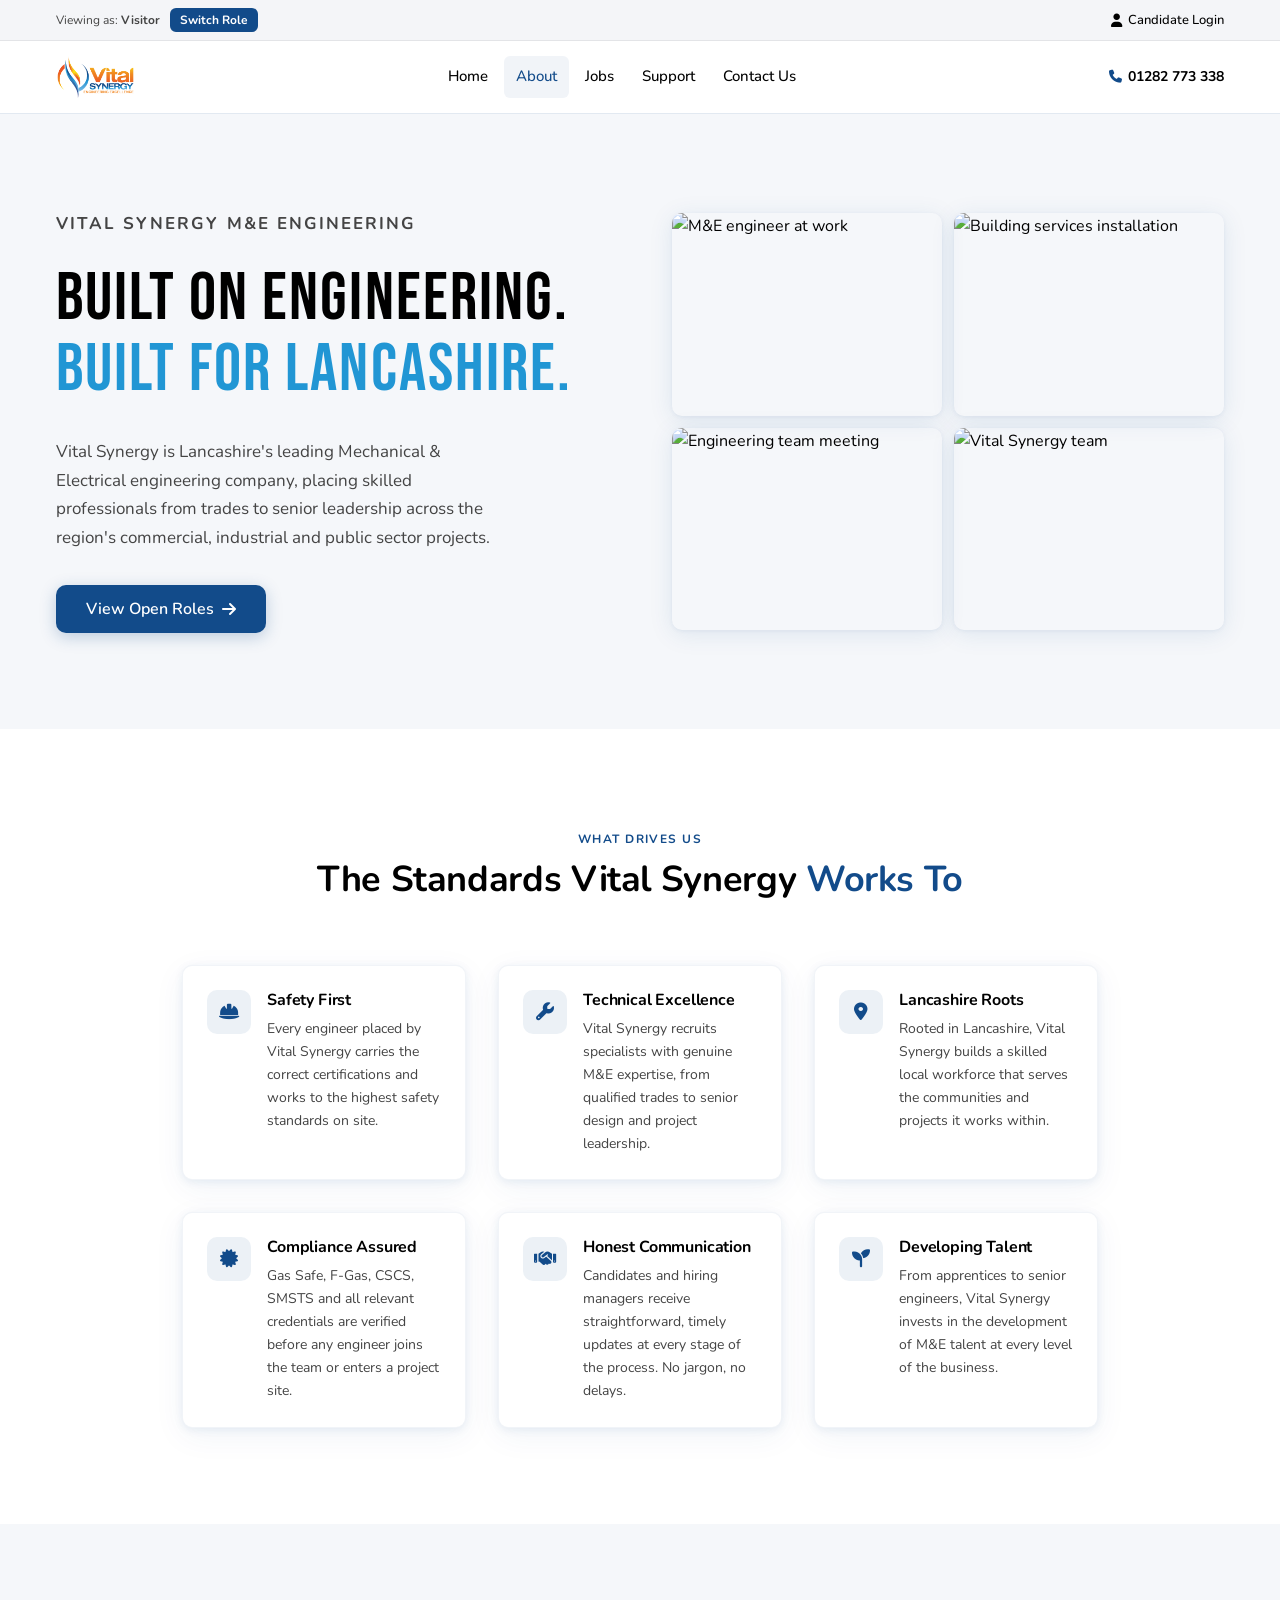
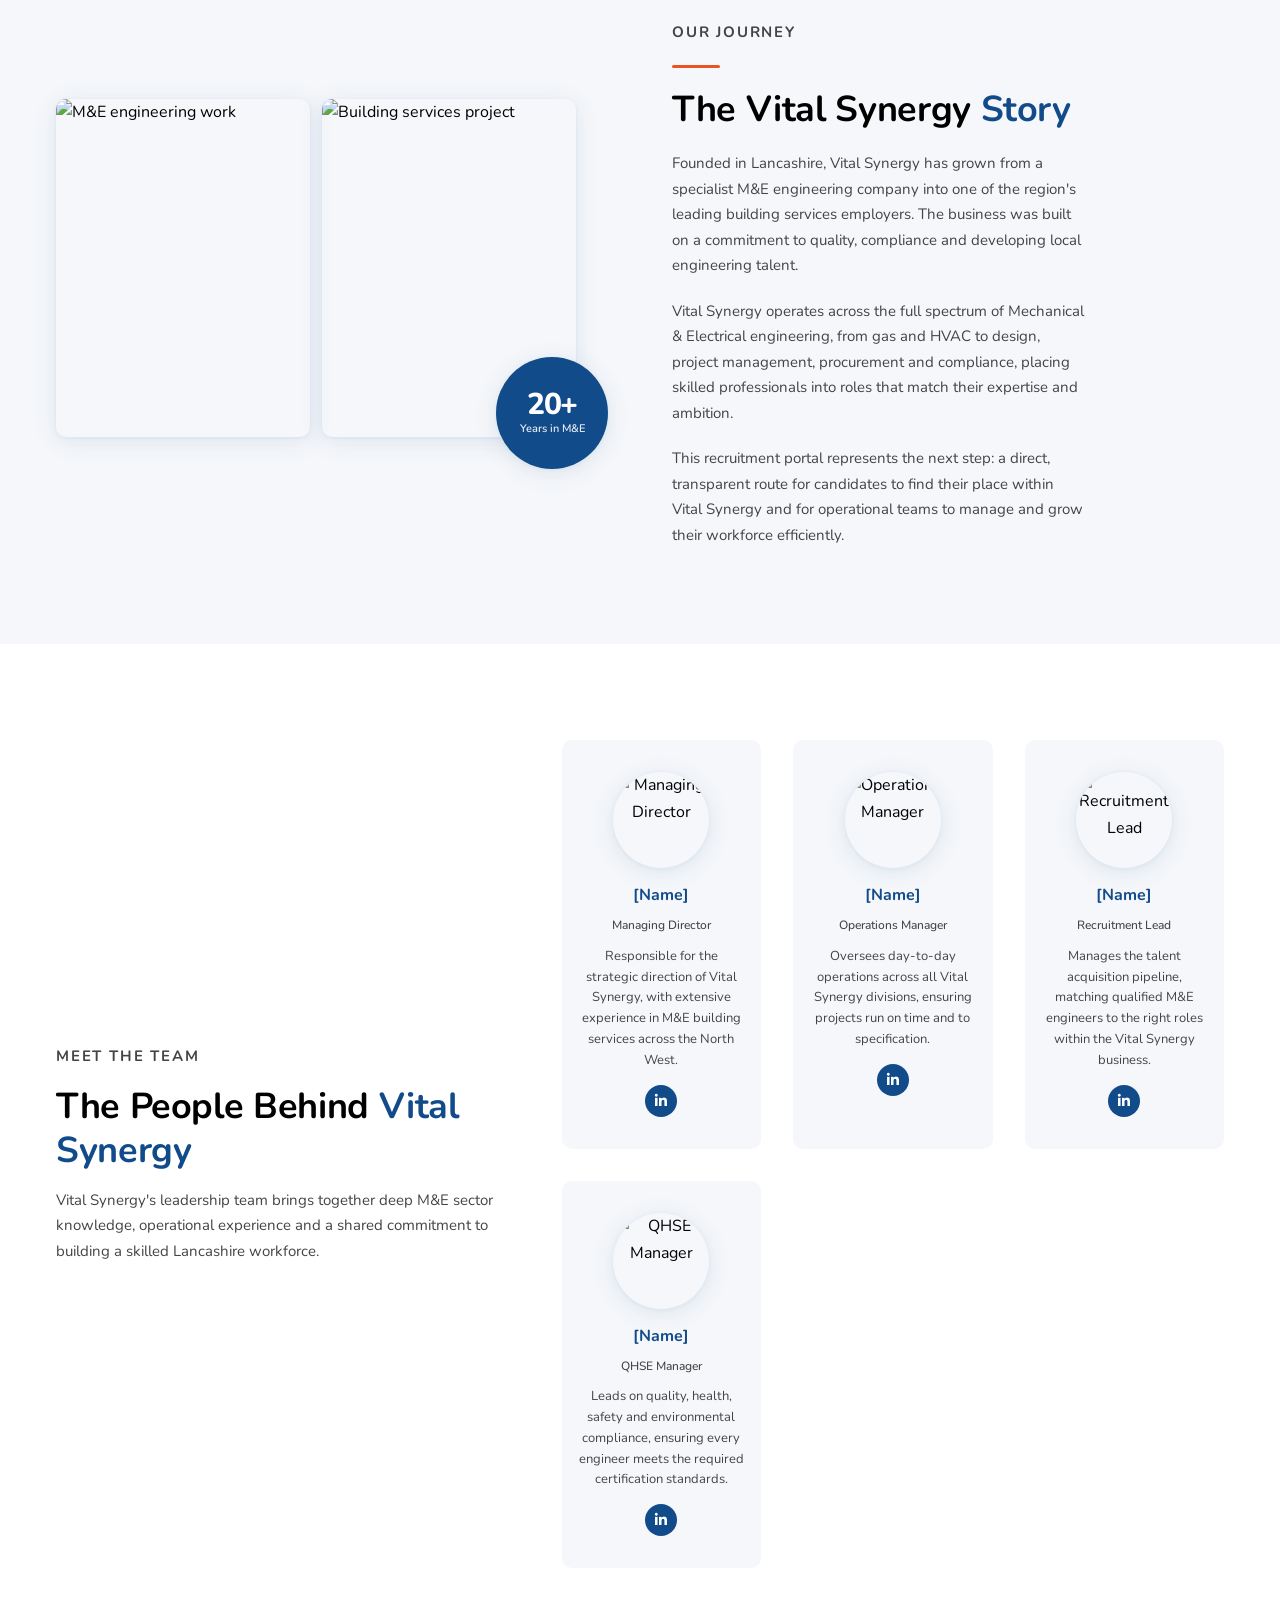
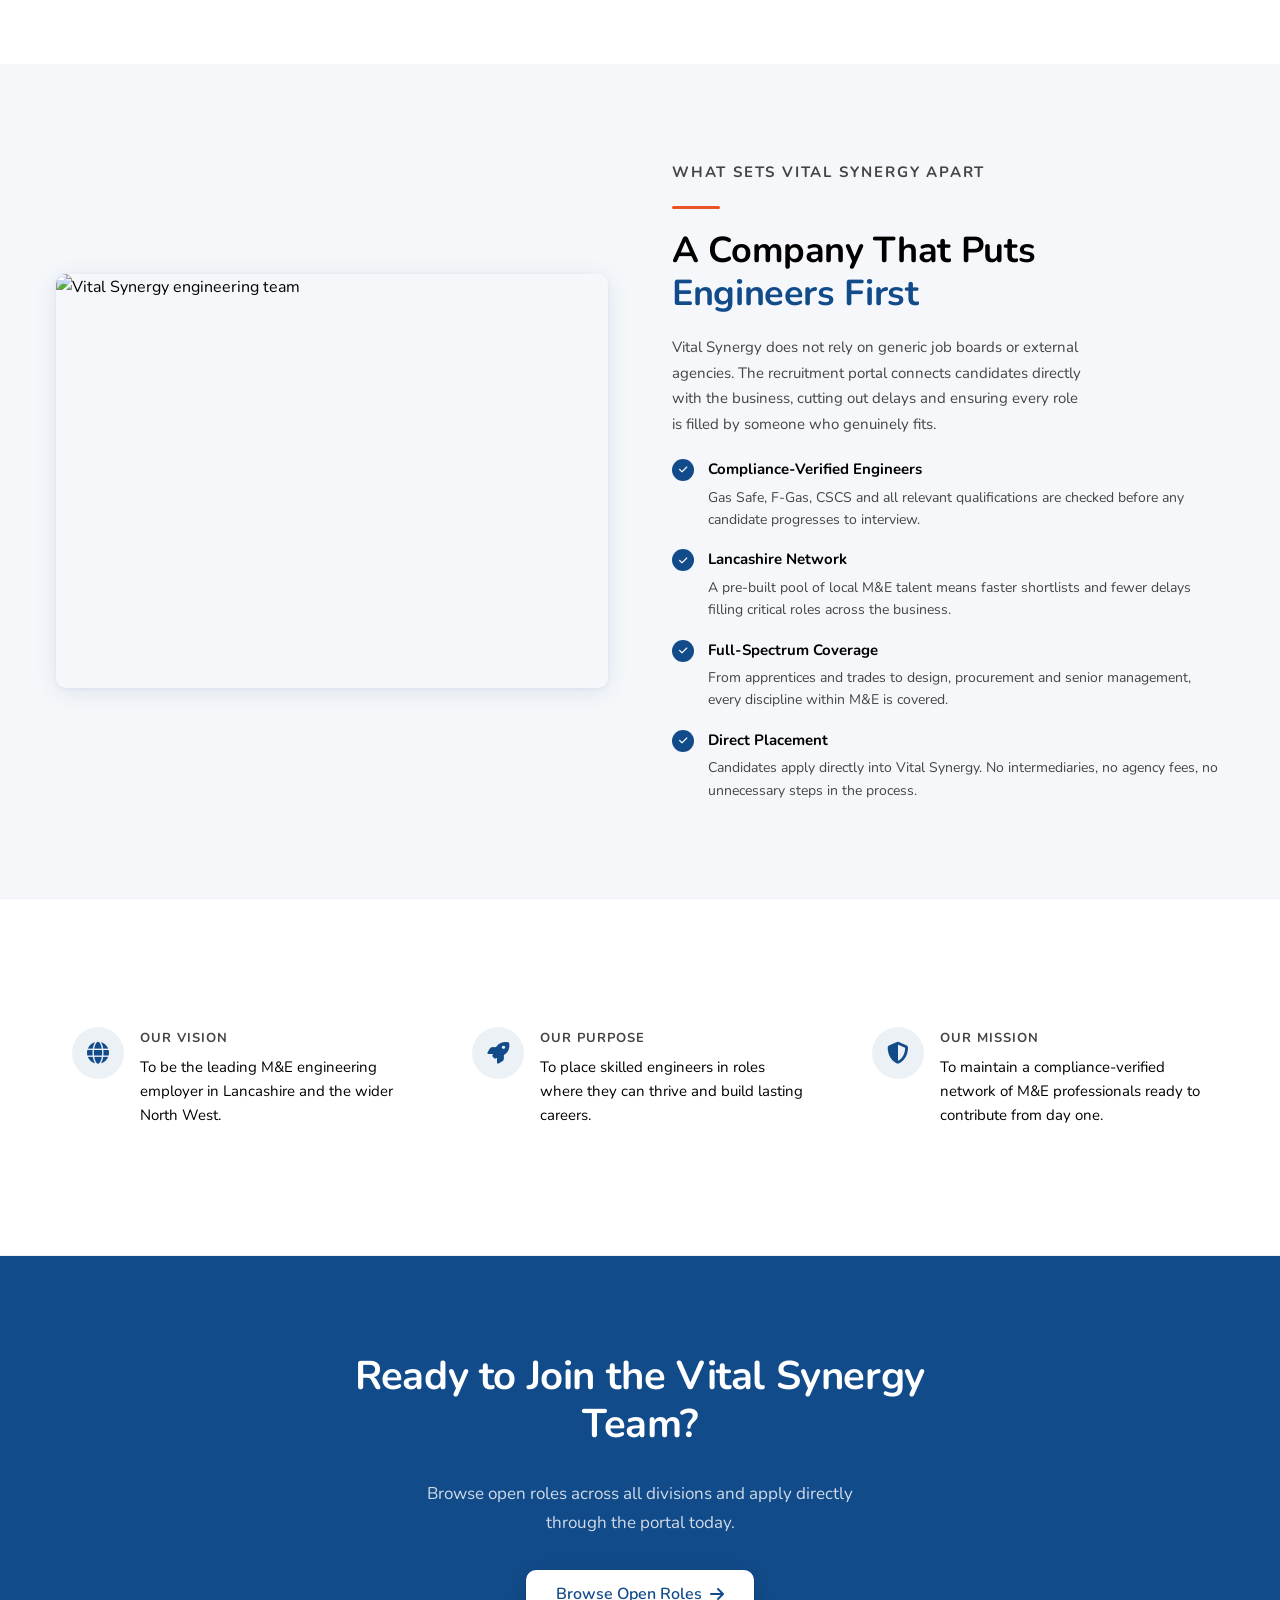
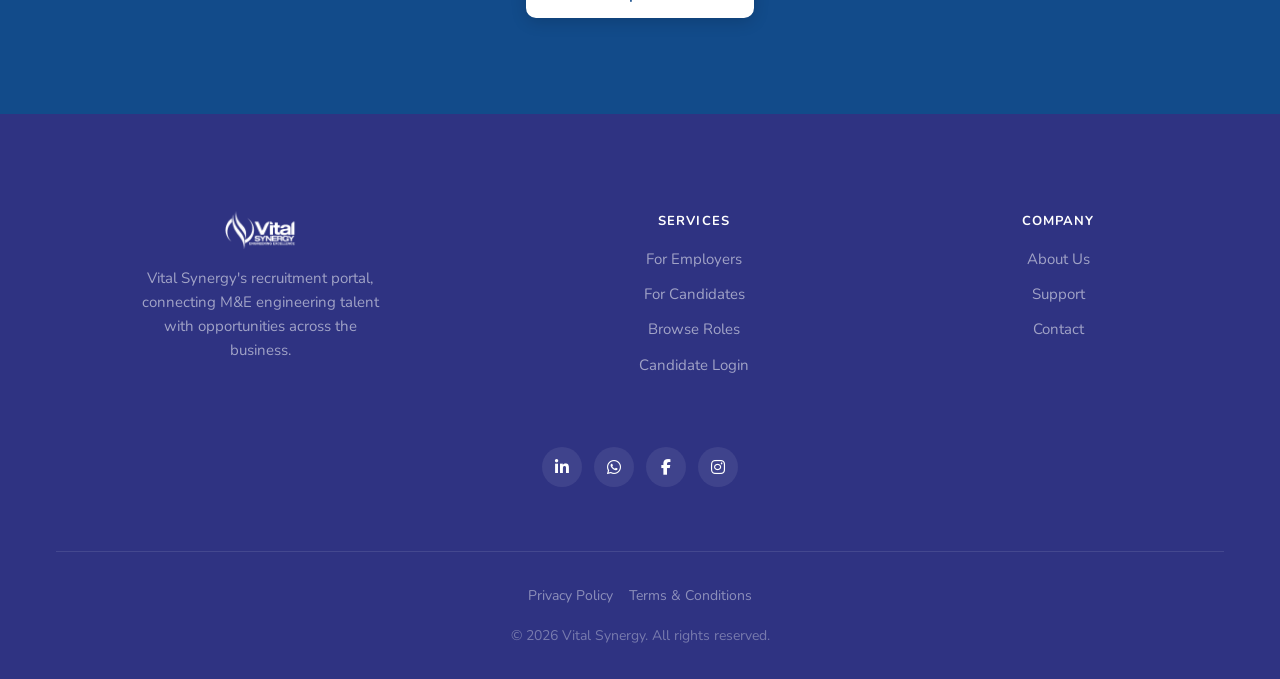
==== commit 4ab6b847: "jobs" ====
--- a/about.html
+++ b/about.html
@@ -38,6 +38,7 @@
       <ul class="nav__links" id="nav-links">
         <li><a href="/"><i class="fa-solid fa-house nav__icon" aria-hidden="true"></i>Home</a></li>
         <li><a href="/about.html" class="active"><i class="fa-solid fa-circle-info nav__icon" aria-hidden="true"></i>About</a></li>
+        <li><a href="/jobs.html"><i class="fa-solid fa-briefcase nav__icon" aria-hidden="true"></i>Jobs</a></li>
         <li><a href="/support"><i class="fa-solid fa-newspaper nav__icon" aria-hidden="true"></i>Support</a></li>
         <li><a href="/contact"><i class="fa-solid fa-envelope nav__icon" aria-hidden="true"></i>Contact Us</a></li>
       </ul>
@@ -62,7 +63,7 @@
           <p class="kicker">Vital Synergy M&amp;E Engineering</p>
           <h1>Built on Engineering. <span class="accent--hero">Built for Lancashire.</span></h1>
           <p>Vital Synergy is Lancashire's leading Mechanical &amp; Electrical engineering company, placing skilled professionals from trades to senior leadership across the region's commercial, industrial and public sector projects.</p>
-          <a href="/jobs" class="btn btn--primary">
+          <a href="/jobs.html" class="btn btn--primary">
             View Open Roles
             <i class="fa-solid fa-arrow-right" aria-hidden="true"></i>
           </a>
@@ -325,7 +326,7 @@
       <div class="cta-banner__inner container">
         <h2>Ready to Join the Vital Synergy Team?</h2>
         <p>Browse open roles across all divisions and apply directly through the portal today.</p>
-        <a href="/jobs" class="btn btn--inverted">
+        <a href="/jobs.html" class="btn btn--inverted">
           Browse Open Roles
           <i class="fa-solid fa-arrow-right" aria-hidden="true"></i>
         </a>
@@ -348,7 +349,7 @@
           <ul>
             <li><a href="/employers">For Employers</a></li>
             <li><a href="/candidates">For Candidates</a></li>
-            <li><a href="/jobs">Browse Roles</a></li>
+            <li><a href="/jobs.html">Browse Roles</a></li>
             <li><a href="/candidate-login">Candidate Login</a></li>
           </ul>
         </div>
--- a/css/style.css
+++ b/css/style.css
@@ -27,6 +27,8 @@
   padding: 0;
 }
 
+[hidden] { display: none !important; }
+
 html { scroll-behavior: smooth; }
 
 body {
@@ -1564,3 +1566,478 @@
   transition: stroke-dashoffset 0.1s linear;
 }
 
+/* ===========================
+   JOBS PAGE COMPONENTS
+   =========================== */
+
+/* Page Hero — compact interior page header */
+
+.page-hero {
+  background: var(--cl-primary);
+  position: relative;
+  padding: clamp(2.5rem, 6vw, 4rem) 0;
+  overflow: hidden;
+}
+
+.page-hero::before {
+  content: '';
+  position: absolute;
+  inset: 0;
+  background-image: url('https://images.unsplash.com/photo-1504917595217-d4dc5ebe6122?w=1920&h=600&fit=crop&auto=format&q=60');
+  background-size: cover;
+  background-position: center 40%;
+  opacity: 0.18;
+  z-index: 0;
+}
+
+.page-hero__inner {
+  position: relative;
+  z-index: 1;
+  display: flex;
+  flex-direction: column;
+  gap: 1rem;
+  max-width: 680px;
+}
+
+.page-hero h1 {
+  color: var(--cl-white);
+  font-size: clamp(2rem, 5vw, 3.5rem);
+}
+
+.page-hero > .page-hero__inner > p {
+  color: rgba(255, 255, 255, 0.75);
+  font-size: 1.0625rem;
+  line-height: 1.65;
+  max-width: 52ch;
+}
+
+/* Breadcrumb */
+
+.breadcrumb {
+  display: flex;
+  align-items: center;
+  gap: 0.5rem;
+  font-size: 0.8125rem;
+  color: rgba(255, 255, 255, 0.55);
+  margin-bottom: 0.25rem;
+}
+
+.breadcrumb a {
+  color: rgba(255, 255, 255, 0.65);
+  transition: color 0.18s ease;
+}
+
+.breadcrumb a:hover { color: var(--cl-white); }
+
+.breadcrumb i {
+  font-size: 0.625rem;
+  color: rgba(255, 255, 255, 0.35);
+}
+
+.breadcrumb span[aria-current="page"] {
+  color: rgba(255, 255, 255, 0.85);
+}
+
+/* Jobs section layout */
+
+.jobs-section {
+  padding: var(--space-xl) 0;
+  background: var(--cl-light-bg);
+}
+
+.jobs-layout {
+  display: grid;
+  grid-template-columns: 1fr;
+  gap: var(--space-lg);
+  align-items: start;
+}
+
+@media (min-width: 900px) {
+  .jobs-layout {
+    grid-template-columns: 240px 1fr;
+  }
+}
+
+/* Filter sidebar */
+
+.jobs-sidebar {
+  background: var(--cl-white);
+  border-radius: var(--radius);
+  padding: 1.5rem;
+  box-shadow: var(--shadow-card);
+  border: 1px solid rgba(18, 75, 138, 0.07);
+  display: flex;
+  flex-direction: column;
+  gap: 1.5rem;
+}
+
+.jobs-sidebar__title {
+  font-size: 0.875rem;
+  font-weight: 700;
+  color: var(--cl-muted);
+  text-transform: uppercase;
+  letter-spacing: 0.1em;
+  padding-bottom: 0.75rem;
+  border-bottom: 1px solid rgba(18, 75, 138, 0.08);
+  margin-bottom: -0.5rem;
+}
+
+.filter-group {
+  display: flex;
+  flex-direction: column;
+  gap: 0.5rem;
+}
+
+.filter-group__title {
+  font-size: 0.8125rem;
+  font-weight: 700;
+  color: var(--cl-text);
+  text-transform: uppercase;
+  letter-spacing: 0.08em;
+  margin-bottom: 0.125rem;
+}
+
+.filter-list {
+  display: flex;
+  flex-direction: column;
+  gap: 0.25rem;
+}
+
+.filter-btn {
+  display: block;
+  width: 100%;
+  text-align: left;
+  padding: 0.5rem 0.75rem;
+  font-family: var(--font-body);
+  font-size: 0.875rem;
+  font-weight: 500;
+  color: var(--cl-muted);
+  background: transparent;
+  border: none;
+  border-radius: 6px;
+  cursor: pointer;
+  transition: color 0.18s ease, background 0.18s ease;
+}
+
+.filter-btn:hover {
+  color: var(--cl-primary);
+  background: rgba(18, 75, 138, 0.06);
+}
+
+.filter-btn.active {
+  color: var(--cl-primary);
+  background: rgba(18, 75, 138, 0.08);
+  font-weight: 700;
+}
+
+.filter-btn:focus-visible {
+  outline: 2px solid var(--cl-primary);
+  outline-offset: -2px;
+}
+
+.filter-reset {
+  display: flex;
+  align-items: center;
+  gap: 0.5rem;
+  font-family: var(--font-body);
+  font-size: 0.8125rem;
+  font-weight: 600;
+  color: var(--cl-accent);
+  background: none;
+  border: none;
+  cursor: pointer;
+  padding: 0.375rem 0;
+  transition: opacity 0.18s ease;
+}
+
+.filter-reset:hover { opacity: 0.75; }
+.filter-reset:focus-visible { outline: 2px solid var(--cl-accent); outline-offset: 3px; border-radius: 2px; }
+
+/* Jobs main column */
+
+.jobs-main {
+  display: flex;
+  flex-direction: column;
+  gap: var(--space-md);
+}
+
+.jobs-count-bar {
+  display: flex;
+  align-items: center;
+  justify-content: space-between;
+  flex-wrap: wrap;
+  gap: 0.5rem;
+}
+
+.jobs-count {
+  font-weight: 700;
+  font-size: 1rem;
+  color: var(--cl-text);
+}
+
+.jobs-count span {
+  color: var(--cl-primary);
+}
+
+.jobs-updated {
+  font-size: 0.8125rem;
+  color: var(--cl-muted);
+}
+
+/* Job list */
+
+.job-list {
+  display: flex;
+  flex-direction: column;
+  gap: 1rem;
+}
+
+/* Job card */
+
+.job-card {
+  background: var(--cl-white);
+  border-radius: var(--radius);
+  box-shadow: var(--shadow-card);
+  border: 1px solid rgba(18, 75, 138, 0.07);
+  display: grid;
+  grid-template-columns: 1fr;
+  transition: box-shadow 0.2s ease, transform 0.2s ease, border-color 0.2s ease;
+  overflow: hidden;
+}
+
+@media (min-width: 600px) {
+  .job-card {
+    grid-template-columns: 1fr auto;
+  }
+}
+
+.job-card:hover {
+  box-shadow: 0 8px 32px rgba(18, 75, 138, 0.14);
+  transform: translateY(-2px);
+  border-color: rgba(18, 75, 138, 0.18);
+}
+
+.job-card[hidden] {
+  display: none;
+}
+
+.job-card__main {
+  padding: 1.5rem;
+  display: flex;
+  flex-direction: column;
+  gap: 0.75rem;
+}
+
+.job-card__header {
+  display: flex;
+  flex-direction: column;
+  gap: 0.25rem;
+}
+
+.job-card__title {
+  font-size: 1.125rem;
+  font-weight: 700;
+  color: var(--cl-text);
+  line-height: 1.3;
+}
+
+.job-card__company {
+  font-size: 0.8125rem;
+  font-weight: 700;
+  color: var(--cl-accent);
+  text-transform: uppercase;
+  letter-spacing: 0.08em;
+}
+
+.job-card__company--alt {
+  color: #c0392b;
+}
+
+.job-card__meta {
+  display: flex;
+  flex-wrap: wrap;
+  gap: 0.5rem;
+  list-style: none;
+  padding: 0;
+  margin: 0;
+}
+
+.job-tag {
+  display: inline-flex;
+  align-items: center;
+  gap: 0.35rem;
+  font-size: 0.8125rem;
+  font-weight: 500;
+  padding: 0.3rem 0.625rem;
+  border-radius: 20px;
+  line-height: 1;
+}
+
+.job-tag i { font-size: 0.75rem; }
+
+.job-tag--location {
+  background: rgba(18, 75, 138, 0.07);
+  color: var(--cl-primary);
+}
+
+.job-tag--type {
+  background: rgba(33, 150, 212, 0.10);
+  color: var(--cl-secondary);
+}
+
+.job-tag--date {
+  background: rgba(235, 83, 36, 0.08);
+  color: var(--cl-accent);
+}
+
+.job-card__desc {
+  font-size: 0.9375rem;
+  color: var(--cl-muted);
+  line-height: 1.65;
+  display: -webkit-box;
+  -webkit-line-clamp: 3;
+  -webkit-box-orient: vertical;
+  overflow: hidden;
+}
+
+.job-card__footer {
+  margin-top: 0.25rem;
+}
+
+/* Small button variant */
+
+.btn--sm {
+  padding: 0.625rem 1.25rem;
+  font-size: 0.875rem;
+}
+
+/* Job card side panel */
+
+.job-card__side {
+  padding: 1.25rem 1.25rem 1.25rem 0;
+  display: flex;
+  flex-direction: column;
+  align-items: flex-end;
+  justify-content: space-between;
+  gap: 0.75rem;
+  min-width: 120px;
+}
+
+@media (max-width: 599px) {
+  .job-card__side {
+    flex-direction: row;
+    align-items: center;
+    padding: 0 1.5rem 1.25rem;
+  }
+}
+
+.job-badge {
+  display: inline-block;
+  padding: 0.25rem 0.625rem;
+  border-radius: 20px;
+  font-size: 0.6875rem;
+  font-weight: 700;
+  letter-spacing: 0.06em;
+  text-transform: uppercase;
+}
+
+.job-badge--new {
+  background: rgba(47, 51, 130, 0.10);
+  color: var(--cl-indigo);
+}
+
+.job-employer-label {
+  font-size: 0.75rem;
+  font-weight: 700;
+  color: var(--cl-primary);
+  text-align: right;
+  line-height: 1.3;
+  max-width: 10ch;
+  white-space: nowrap;
+  overflow: hidden;
+  text-overflow: ellipsis;
+}
+
+.job-employer-label--alt {
+  color: #c0392b;
+}
+
+/* No results state */
+
+.jobs-empty {
+  background: var(--cl-white);
+  border-radius: var(--radius);
+  padding: 3rem 2rem;
+  text-align: center;
+  box-shadow: var(--shadow-card);
+  border: 1px solid rgba(18, 75, 138, 0.07);
+  display: flex;
+  flex-direction: column;
+  align-items: center;
+  gap: 1rem;
+}
+
+.jobs-empty__icon {
+  width: 56px;
+  height: 56px;
+  border-radius: 50%;
+  background: rgba(18, 75, 138, 0.07);
+  display: flex;
+  align-items: center;
+  justify-content: center;
+  font-size: 1.375rem;
+  color: var(--cl-primary);
+}
+
+.jobs-empty h3 {
+  font-size: 1.125rem;
+  color: var(--cl-text);
+}
+
+.jobs-empty p {
+  font-size: 0.9375rem;
+  color: var(--cl-muted);
+  max-width: 40ch;
+}
+
+.jobs-empty a { color: var(--cl-primary); text-decoration: underline; }
+
+/* Register Interest section */
+
+.register-interest {
+  background: var(--cl-white);
+  padding: var(--space-xl) 0;
+  border-top: 1px solid rgba(18, 75, 138, 0.08);
+}
+
+.register-interest__inner {
+  display: grid;
+  grid-template-columns: 1fr;
+  gap: var(--space-lg);
+  align-items: center;
+}
+
+@media (min-width: 768px) {
+  .register-interest__inner {
+    grid-template-columns: 1fr 1fr;
+  }
+}
+
+.register-interest__content {
+  display: flex;
+  flex-direction: column;
+  gap: 1rem;
+}
+
+.register-interest__content h2 { max-width: 24ch; }
+
+.register-interest__content > p {
+  font-size: 0.9375rem;
+  color: var(--cl-muted);
+  line-height: 1.7;
+}
+
+.register-interest__list .check-item__desc {
+  font-size: 0.875rem;
+}
+
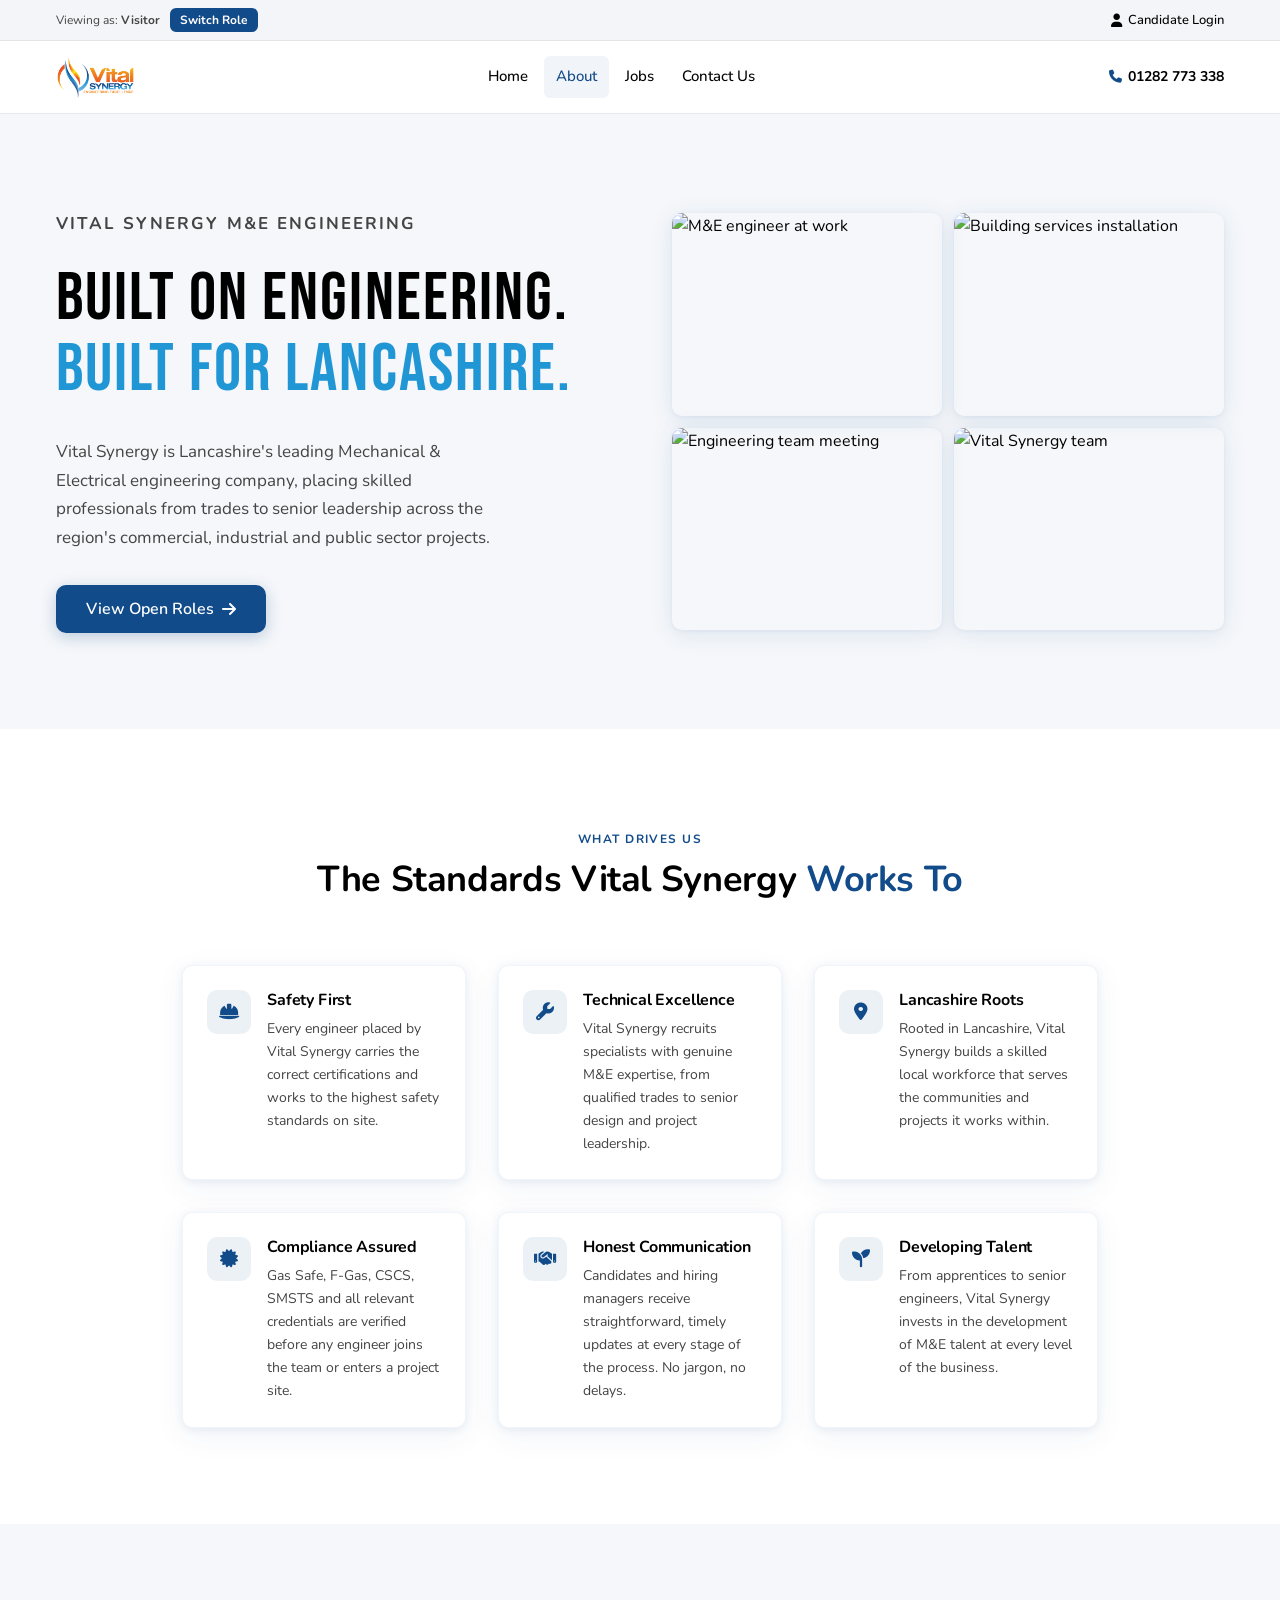
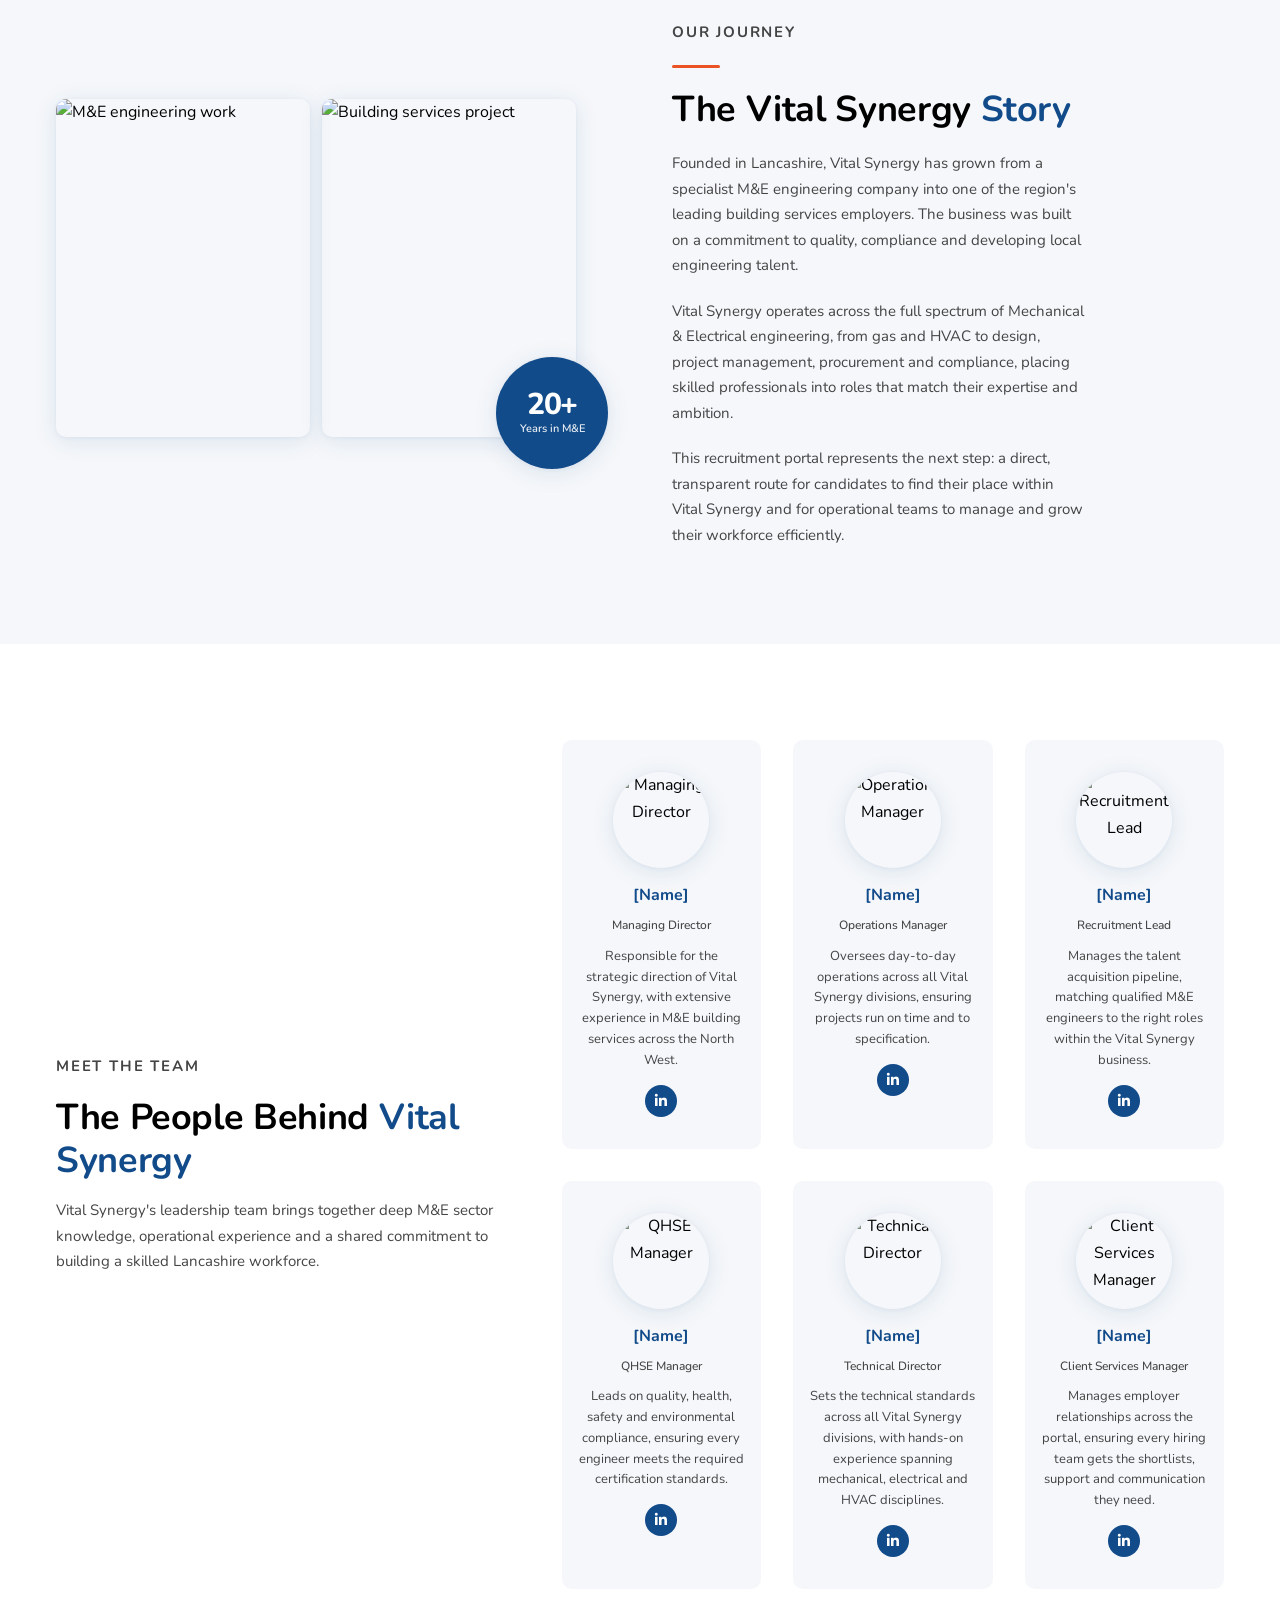
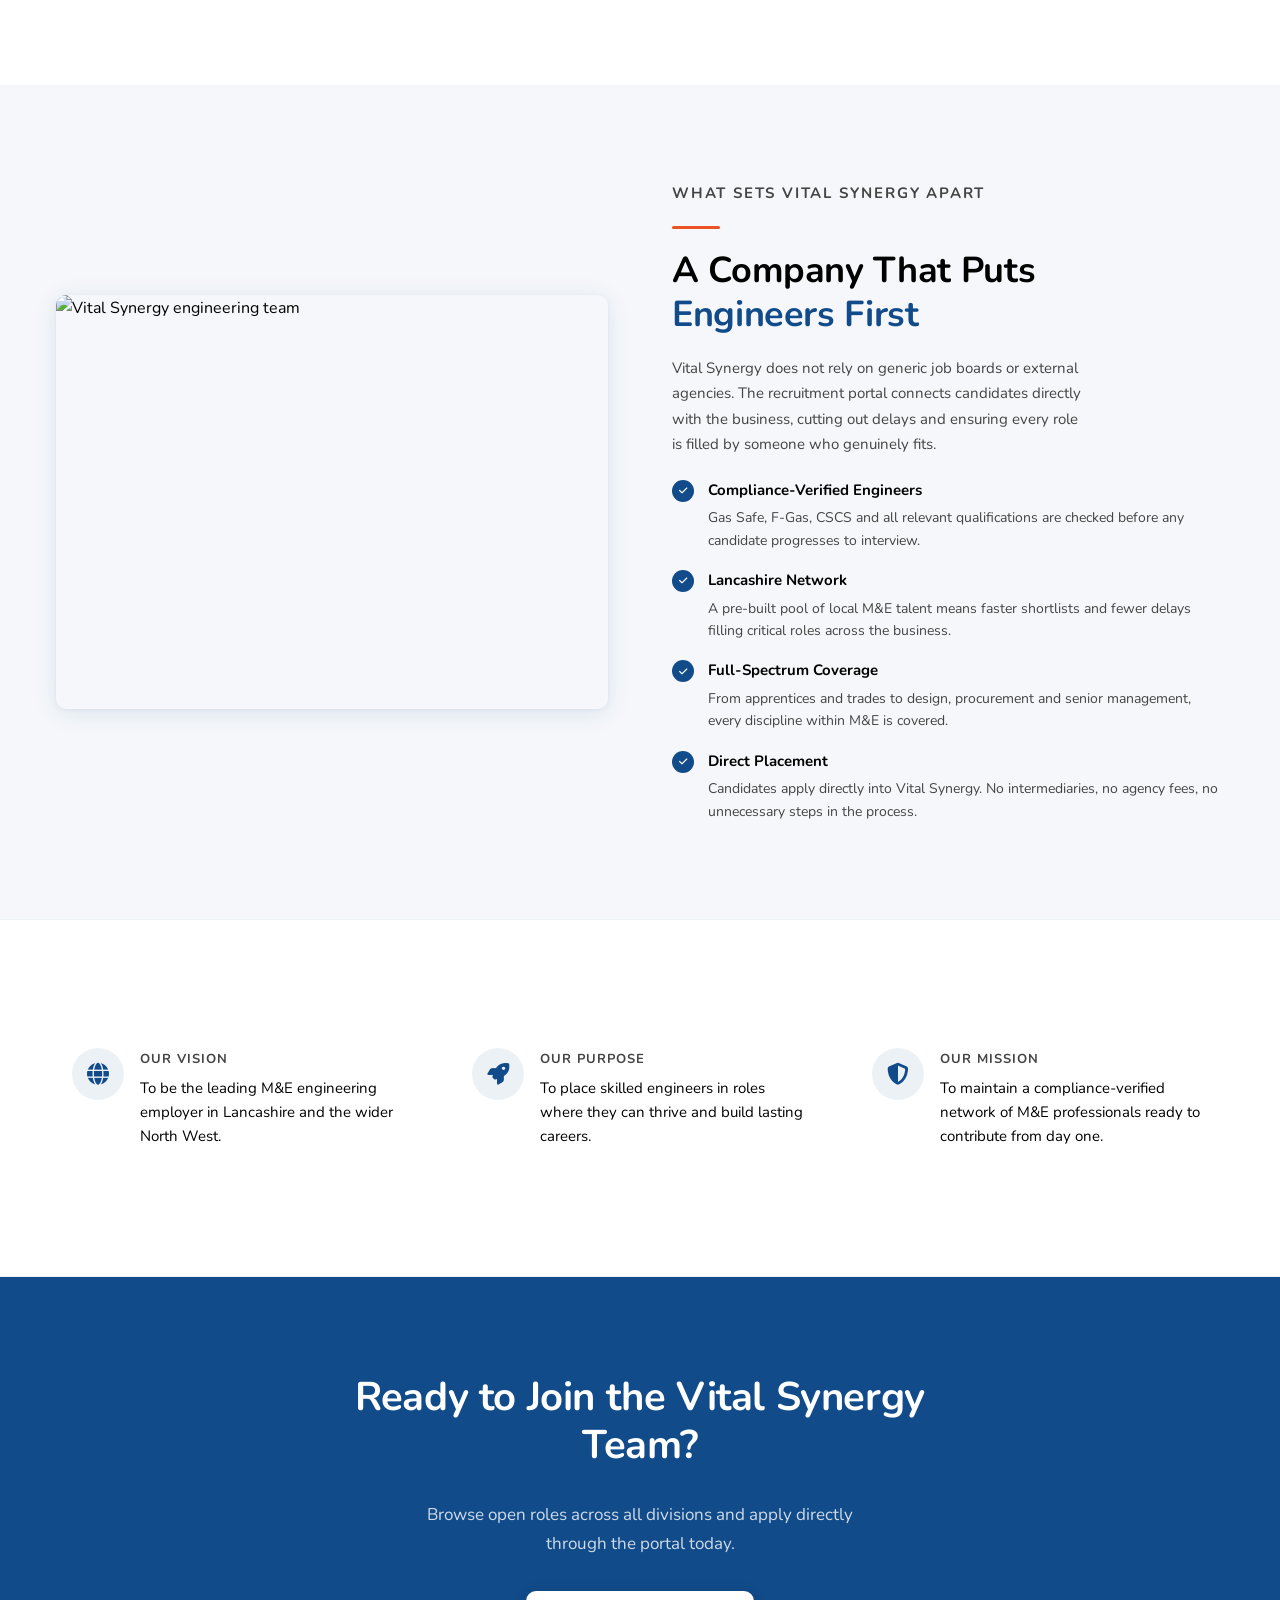
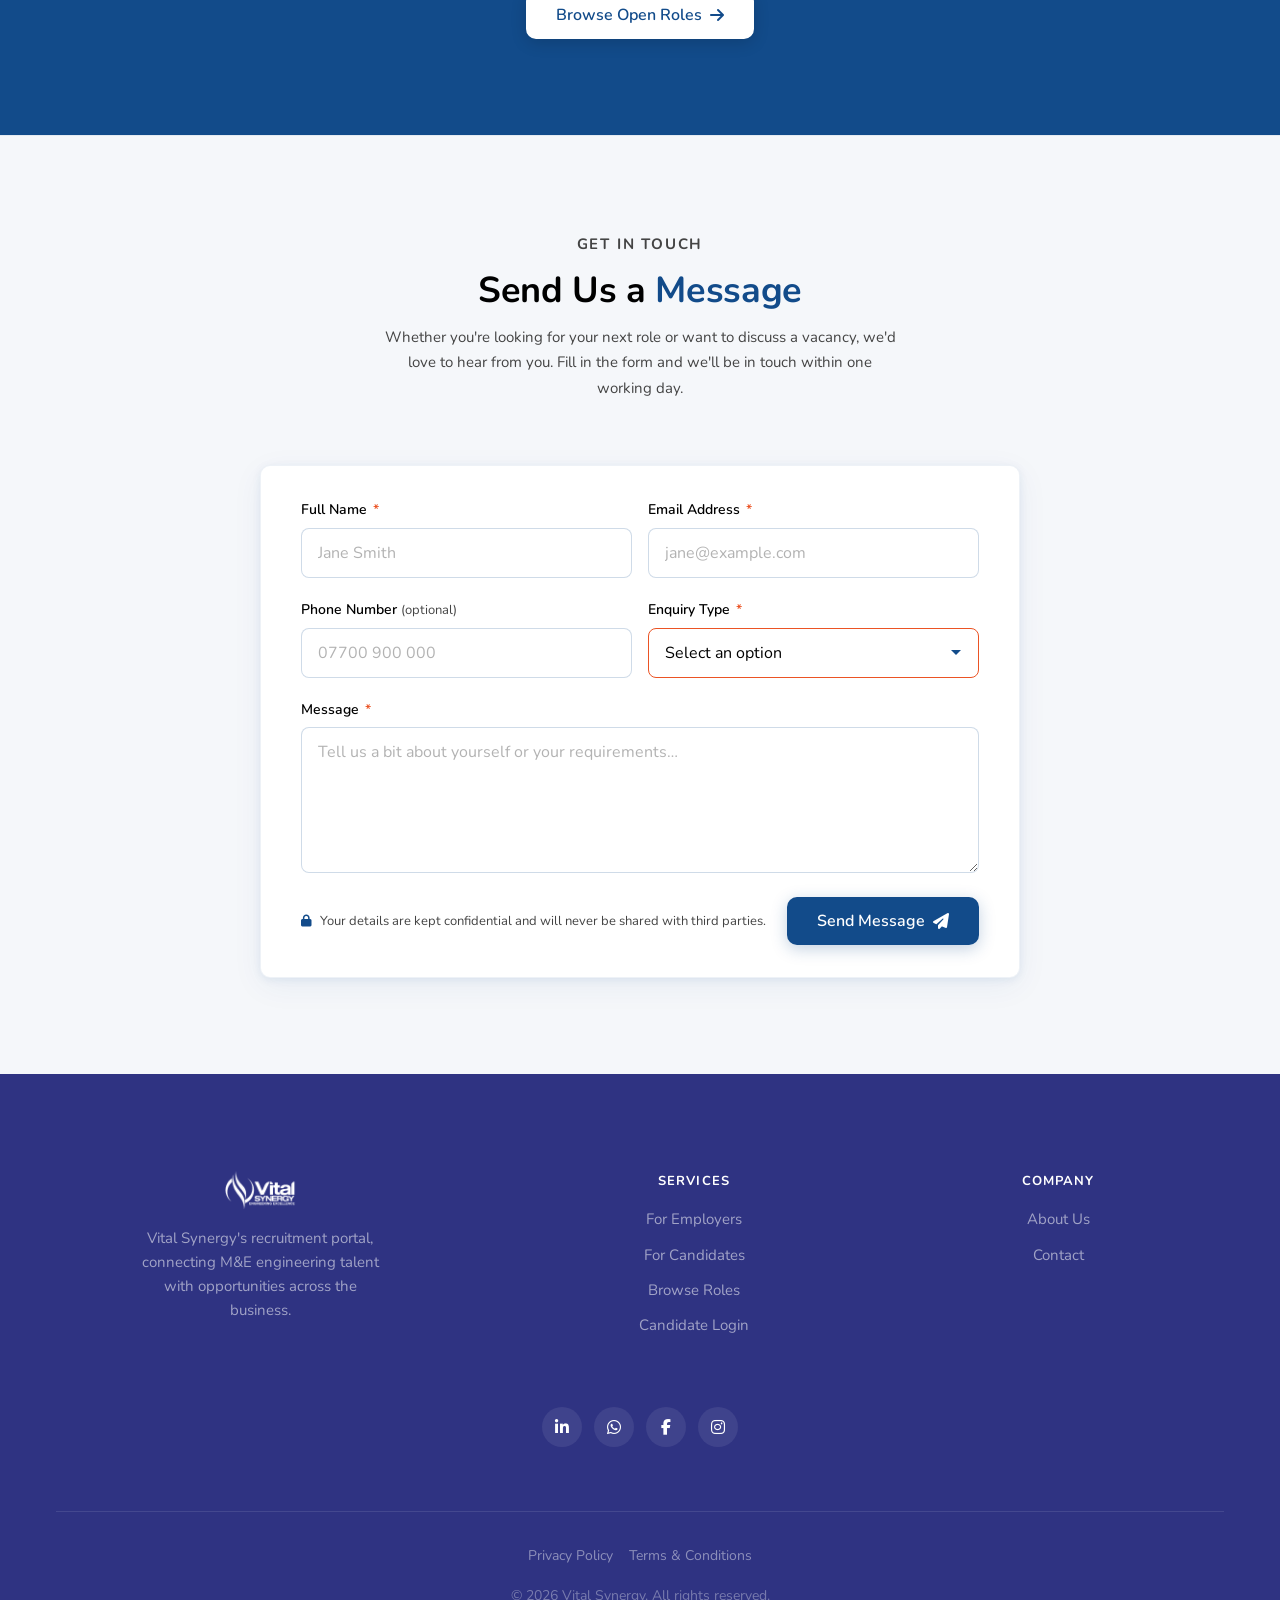
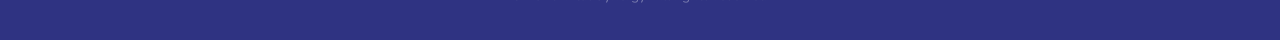
==== commit 6696d90b: "media.html baseline" ====
--- a/about.html
+++ b/about.html
@@ -1,7 +1,8 @@
 <!DOCTYPE html>
-<html lang="en-GB">
+<html lang="en-GB" data-role="visitor">
 <head>
   <meta charset="UTF-8">
+  <script src="js/role-init.js"></script>
   <meta name="viewport" content="width=device-width, initial-scale=1.0">
   <meta name="description" content="About Vital Synergy, Lancashire's leading Mechanical &amp; Electrical engineering company. Meet the team, understand the values, and learn how the portal works.">
   <title>About | Vital Synergy M&amp;E Engineering</title>
@@ -11,14 +12,10 @@
   <link rel="stylesheet" href="https://cdnjs.cloudflare.com/ajax/libs/font-awesome/6.5.0/css/all.min.css">
   <link rel="stylesheet" href="css/style.css">
 </head>
-<body data-role="visitor">
+<body>
 
   <div class="top-bar">
     <div class="top-bar__inner container">
-      <div class="role-switcher" id="role-switcher" aria-label="Demo role switcher">
-        <span class="role-switcher__label">Viewing as: <strong id="role-label">Visitor</strong></span>
-        <button class="role-switcher__btn" id="role-btn">Switch Role</button>
-      </div>
       <a href="/employer-login" class="top-bar__link top-bar__link--hidden">
         <i class="fa-solid fa-building" aria-hidden="true"></i>
         Employer Login
@@ -39,8 +36,8 @@
         <li><a href="/"><i class="fa-solid fa-house nav__icon" aria-hidden="true"></i>Home</a></li>
         <li><a href="/about.html" class="active"><i class="fa-solid fa-circle-info nav__icon" aria-hidden="true"></i>About</a></li>
         <li><a href="/jobs.html"><i class="fa-solid fa-briefcase nav__icon" aria-hidden="true"></i>Jobs</a></li>
-        <li><a href="/support"><i class="fa-solid fa-newspaper nav__icon" aria-hidden="true"></i>Support</a></li>
-        <li><a href="/contact"><i class="fa-solid fa-envelope nav__icon" aria-hidden="true"></i>Contact Us</a></li>
+        <li><a href="#contact-form"><i class="fa-solid fa-envelope nav__icon" aria-hidden="true"></i>Contact Us</a></li>
+        <li class="role-employer"><a href="/media.html"><i class="fa-solid fa-gauge nav__icon" aria-hidden="true"></i>Admin</a></li>
       </ul>
       <a href="tel:+441282773338" class="nav__phone">
         <i class="fa-solid fa-phone" aria-hidden="true"></i>
@@ -235,6 +232,28 @@
             <p class="team-card__name">[Name]</p>
             <p class="team-card__role">QHSE Manager</p>
             <p class="team-card__bio">Leads on quality, health, safety and environmental compliance, ensuring every engineer meets the required certification standards.</p>
+            <a href="#" class="team-card__social" aria-label="LinkedIn profile">
+              <i class="fa-brands fa-linkedin-in" aria-hidden="true"></i>
+            </a>
+          </div>
+          <div class="team-card">
+            <div class="team-card__avatar">
+              <img src="https://images.unsplash.com/photo-1568602471122-7832951cc4c5?w=200&h=200&fit=crop&auto=format&q=80" alt="Technical Director" loading="lazy">
+            </div>
+            <p class="team-card__name">[Name]</p>
+            <p class="team-card__role">Technical Director</p>
+            <p class="team-card__bio">Sets the technical standards across all Vital Synergy divisions, with hands-on experience spanning mechanical, electrical and HVAC disciplines.</p>
+            <a href="#" class="team-card__social" aria-label="LinkedIn profile">
+              <i class="fa-brands fa-linkedin-in" aria-hidden="true"></i>
+            </a>
+          </div>
+          <div class="team-card">
+            <div class="team-card__avatar">
+              <img src="https://images.unsplash.com/photo-1580489944761-15a19d654956?w=200&h=200&fit=crop&auto=format&q=80" alt="Client Services Manager" loading="lazy">
+            </div>
+            <p class="team-card__name">[Name]</p>
+            <p class="team-card__role">Client Services Manager</p>
+            <p class="team-card__bio">Manages employer relationships across the portal, ensuring every hiring team gets the shortlists, support and communication they need.</p>
             <a href="#" class="team-card__social" aria-label="LinkedIn profile">
               <i class="fa-brands fa-linkedin-in" aria-hidden="true"></i>
             </a>
@@ -333,6 +352,106 @@
       </div>
     </section>
 
+    <!-- Contact Form -->
+    <section class="contact-form-section" id="contact-form">
+      <div class="contact-form-section__inner container">
+
+        <div class="contact-form-section__heading">
+          <p class="kicker">Get In Touch</p>
+          <h2>Send Us a <span class="accent--blue">Message</span></h2>
+          <p>Whether you're looking for your next role or want to discuss a vacancy, we'd love to hear from you. Fill in the form and we'll be in touch within one working day.</p>
+        </div>
+
+        <form
+          class="contact-form"
+          action="https://formspree.io/f/YOUR_FORM_ID"
+          method="POST"
+          novalidate
+          id="contact-form-el"
+        >
+          <div class="form-row">
+            <div class="form-group">
+              <label class="form-label" for="cf-name">Full Name <span aria-hidden="true">*</span></label>
+              <input
+                class="form-input"
+                type="text"
+                id="cf-name"
+                name="name"
+                placeholder="Jane Smith"
+                required
+                autocomplete="name"
+              >
+            </div>
+            <div class="form-group">
+              <label class="form-label" for="cf-email">Email Address <span aria-hidden="true">*</span></label>
+              <input
+                class="form-input"
+                type="email"
+                id="cf-email"
+                name="email"
+                placeholder="jane@example.com"
+                required
+                autocomplete="email"
+              >
+            </div>
+          </div>
+
+          <div class="form-row">
+            <div class="form-group">
+              <label class="form-label" for="cf-phone">Phone Number <span class="form-label__optional">(optional)</span></label>
+              <input
+                class="form-input"
+                type="tel"
+                id="cf-phone"
+                name="phone"
+                placeholder="07700 900 000"
+                autocomplete="tel"
+              >
+            </div>
+            <div class="form-group">
+              <label class="form-label" for="cf-enquiry">Enquiry Type <span aria-hidden="true">*</span></label>
+              <select class="form-input form-select" id="cf-enquiry" name="enquiry" required>
+                <option value="" disabled selected>Select an option</option>
+                <option value="job-application">Job Application</option>
+                <option value="register-interest">Register Interest</option>
+                <option value="post-vacancy">Post a Vacancy</option>
+                <option value="general">General Enquiry</option>
+              </select>
+            </div>
+          </div>
+
+          <div class="form-group">
+            <label class="form-label" for="cf-message">Message <span aria-hidden="true">*</span></label>
+            <textarea
+              class="form-input form-textarea"
+              id="cf-message"
+              name="message"
+              placeholder="Tell us a bit about yourself or your requirements…"
+              rows="5"
+              required
+            ></textarea>
+          </div>
+
+          <div class="form-footer">
+            <p class="form-disclaimer">
+              <i class="fa-solid fa-lock" aria-hidden="true"></i>
+              Your details are kept confidential and will never be shared with third parties.
+            </p>
+            <button type="submit" class="btn btn--primary">
+              Send Message
+              <i class="fa-solid fa-paper-plane" aria-hidden="true"></i>
+            </button>
+          </div>
+
+          <div class="form-success" id="form-success" hidden>
+            <i class="fa-solid fa-circle-check" aria-hidden="true"></i>
+            <p>Thanks — we'll be in touch within one working day.</p>
+          </div>
+        </form>
+
+      </div>
+    </section>
+
   </main>
 
   <footer id="contact">
@@ -357,8 +476,8 @@
           <p class="footer__col-heading">Company</p>
           <ul>
             <li><a href="/about.html">About Us</a></li>
-            <li><a href="/support">Support</a></li>
-            <li><a href="/contact">Contact</a></li>
+
+            <li><a href="#contact-form">Contact</a></li>
           </ul>
         </div>
       </div>
@@ -395,5 +514,21 @@
   </button>
 
   <script src="js/main.js" defer></script>
+  <script>
+    const form = document.getElementById('contact-form-el');
+    const success = document.getElementById('form-success');
+    if (form) {
+      form.addEventListener('submit', async (e) => {
+        e.preventDefault();
+        const data = new FormData(form);
+        const res = await fetch(form.action, { method: 'POST', body: data, headers: { Accept: 'application/json' } });
+        if (res.ok) {
+          form.querySelectorAll('input, select, textarea, button[type="submit"]').forEach(el => el.disabled = true);
+          success.hidden = false;
+          success.scrollIntoView({ behavior: 'smooth', block: 'nearest' });
+        }
+      });
+    }
+  </script>
 </body>
 </html>
--- a/css/style.css
+++ b/css/style.css
@@ -1949,17 +1949,9 @@
 .job-employer-label {
   font-size: 0.75rem;
   font-weight: 700;
-  color: var(--cl-primary);
+  color: rgba(255, 255, 255, 0.65);
   text-align: right;
   line-height: 1.3;
-  max-width: 10ch;
-  white-space: nowrap;
-  overflow: hidden;
-  text-overflow: ellipsis;
-}
-
-.job-employer-label--alt {
-  color: #c0392b;
 }
 
 /* No results state */
@@ -2041,3 +2033,1021 @@
   font-size: 0.875rem;
 }
 
+/* ===========================
+   CONTACT FORM
+   =========================== */
+
+.contact-form-section {
+  background: var(--cl-light-bg);
+  padding: var(--space-xl) 0;
+  border-top: 1px solid rgba(18, 75, 138, 0.08);
+}
+
+.contact-form-section__inner {
+  display: flex;
+  flex-direction: column;
+  gap: var(--space-lg);
+}
+
+.contact-form-section__heading {
+  display: flex;
+  flex-direction: column;
+  gap: 0.75rem;
+  text-align: center;
+  max-width: 52ch;
+  margin: 0 auto;
+}
+
+.contact-form-section__heading .kicker {
+  margin-bottom: 0;
+}
+
+.contact-form-section__heading > p {
+  font-size: 0.9375rem;
+  color: var(--cl-muted);
+  line-height: 1.7;
+}
+
+/* Form layout */
+
+.contact-form {
+  background: var(--cl-white);
+  border-radius: var(--radius);
+  padding: 1.5rem;
+  box-shadow: var(--shadow-card);
+  border: 1px solid rgba(18, 75, 138, 0.07);
+  display: flex;
+  flex-direction: column;
+  gap: 1.25rem;
+  max-width: 760px;
+  margin: 0 auto;
+  width: 100%;
+}
+
+@media (min-width: 640px) {
+  .contact-form {
+    padding: 2rem 2.5rem;
+  }
+}
+
+/* Two-col row — single col on mobile, side by side on tablet+ */
+
+.form-row {
+  display: flex;
+  flex-direction: column;
+  gap: 1.25rem;
+}
+
+@media (min-width: 560px) {
+  .form-row {
+    flex-direction: row;
+    gap: 1rem;
+  }
+
+  .form-row .form-group {
+    flex: 1;
+    min-width: 0;
+  }
+}
+
+/* Individual field */
+
+.form-group {
+  display: flex;
+  flex-direction: column;
+  gap: 0.375rem;
+}
+
+.form-label {
+  font-size: 0.875rem;
+  font-weight: 600;
+  color: var(--cl-text);
+}
+
+.form-label span[aria-hidden="true"] {
+  color: var(--cl-accent);
+  margin-left: 2px;
+}
+
+.form-label__optional {
+  font-weight: 400;
+  color: var(--cl-muted);
+  font-size: 0.8125rem;
+}
+
+.form-input {
+  font-family: var(--font-body);
+  font-size: 1rem;
+  color: var(--cl-text);
+  background: var(--cl-white);
+  border: 1.5px solid rgba(18, 75, 138, 0.20);
+  border-radius: 8px;
+  padding: 0.75rem 1rem;
+  width: 100%;
+  transition: border-color 0.18s ease, box-shadow 0.18s ease;
+  appearance: none;
+  -webkit-appearance: none;
+  line-height: 1.5;
+}
+
+.form-input::placeholder {
+  color: rgba(0, 0, 0, 0.30);
+}
+
+.form-input:hover {
+  border-color: rgba(18, 75, 138, 0.40);
+}
+
+.form-input:focus {
+  outline: none;
+  border-color: var(--cl-primary);
+  box-shadow: 0 0 0 3px rgba(18, 75, 138, 0.12);
+}
+
+.form-input:invalid:not(:placeholder-shown) {
+  border-color: var(--cl-accent);
+}
+
+/* Select arrow */
+
+.form-select {
+  background-image: url("data:image/svg+xml,%3Csvg xmlns='http://www.w3.org/2000/svg' width='12' height='8' viewBox='0 0 12 8'%3E%3Cpath fill='%23124B8A' d='M1 1l5 5 5-5'/%3E%3C/svg%3E");
+  background-repeat: no-repeat;
+  background-position: right 1rem center;
+  padding-right: 2.5rem;
+  cursor: pointer;
+}
+
+/* Textarea */
+
+.form-textarea {
+  resize: vertical;
+  min-height: 130px;
+}
+
+/* Form footer row */
+
+.form-footer {
+  display: flex;
+  flex-direction: column;
+  gap: 1rem;
+  align-items: flex-start;
+  padding-top: 0.25rem;
+}
+
+@media (min-width: 560px) {
+  .form-footer {
+    flex-direction: row;
+    align-items: center;
+    justify-content: space-between;
+  }
+}
+
+.form-disclaimer {
+  display: flex;
+  align-items: center;
+  gap: 0.5rem;
+  font-size: 0.8125rem;
+  color: var(--cl-muted);
+  line-height: 1.5;
+}
+
+.form-disclaimer i {
+  color: var(--cl-primary);
+  flex-shrink: 0;
+  font-size: 0.75rem;
+}
+
+/* Success state */
+
+.form-success {
+  display: flex;
+  align-items: center;
+  gap: 0.75rem;
+  background: rgba(18, 75, 138, 0.06);
+  border: 1px solid rgba(18, 75, 138, 0.15);
+  border-radius: 8px;
+  padding: 1rem 1.25rem;
+  color: var(--cl-primary);
+  font-weight: 600;
+  font-size: 0.9375rem;
+}
+
+.form-success i {
+  font-size: 1.25rem;
+  flex-shrink: 0;
+  color: #2e7d32;
+}
+
+/* ===========================
+   OPS MEDIA DASHBOARD
+   =========================== */
+
+/* Ops-only nav link visibility */
+.nav__links .role-employer { display: none; }
+[data-role="employer"] .nav__links .role-employer { display: list-item; }
+
+/* Full-height media page */
+.media-main {
+  min-height: calc(100vh - 100px);
+  display: flex;
+  flex-direction: column;
+}
+
+/* Access gate (non-ops) */
+.ops-gate {
+  flex: 1;
+  display: flex;
+  align-items: center;
+  justify-content: center;
+  background: var(--cl-light-bg);
+  padding: var(--space-xl) var(--space-sm);
+  text-align: center;
+}
+
+[data-role="employer"] .ops-gate { display: none; }
+
+.ops-gate__inner {
+  display: flex;
+  flex-direction: column;
+  align-items: center;
+  gap: 1rem;
+  max-width: 420px;
+}
+
+.ops-gate__icon {
+  width: 72px;
+  height: 72px;
+  border-radius: 50%;
+  background: rgba(18, 75, 138, 0.08);
+  display: flex;
+  align-items: center;
+  justify-content: center;
+  font-size: 1.75rem;
+  color: var(--cl-primary);
+}
+
+.ops-gate__inner h2 { font-size: 1.5rem; }
+
+.ops-gate__inner > p {
+  color: var(--cl-muted);
+  font-size: 0.9375rem;
+}
+
+.ops-gate__hint {
+  font-size: 0.875rem;
+  color: var(--cl-muted);
+  background: rgba(18, 75, 138, 0.06);
+  border: 1px solid rgba(18, 75, 138, 0.12);
+  border-radius: 8px;
+  padding: 0.75rem 1rem;
+}
+
+/* Ops dashboard (hidden until employer role) */
+.ops-dashboard {
+  display: none;
+  flex-direction: column;
+  flex: 1;
+  background: linear-gradient(160deg, #18206a 0%, #2F3382 50%, #1a2d55 100%);
+}
+
+[data-role="employer"] .ops-dashboard { display: flex; }
+
+/* Dashboard top bar */
+.dash-topbar {
+  display: flex;
+  align-items: center;
+  justify-content: space-between;
+  flex-wrap: wrap;
+  gap: 0.75rem;
+  padding: 0.875rem 1.25rem;
+  background: rgba(0, 0, 0, 0.22);
+  border-bottom: 1px solid rgba(255, 255, 255, 0.08);
+}
+
+.dash-topbar__left {
+  display: flex;
+  align-items: center;
+  gap: 0.75rem;
+}
+
+.dash-title {
+  font-family: var(--font-body);
+  font-size: 1rem;
+  font-weight: 700;
+  color: var(--cl-white);
+  letter-spacing: 0.01em;
+}
+
+.dash-badge {
+  display: inline-flex;
+  align-items: center;
+  padding: 0.2rem 0.625rem;
+  border-radius: 20px;
+  background: var(--cl-accent);
+  color: var(--cl-white);
+  font-size: 0.625rem;
+  font-weight: 700;
+  text-transform: uppercase;
+  letter-spacing: 0.1em;
+}
+
+.dash-topbar__right {
+  display: flex;
+  align-items: center;
+  gap: 0.5rem;
+}
+
+/* Dashboard body — mobile: stacked, desktop: 3 columns */
+.dash-body {
+  display: grid;
+  grid-template-columns: 1fr;
+  flex: 1;
+  overflow: hidden;
+}
+
+@media (min-width: 900px) {
+  .dash-body {
+    grid-template-columns: 220px 1fr 280px;
+  }
+}
+
+/* Sidebar */
+.dash-sidebar {
+  background: rgba(0, 0, 0, 0.18);
+  border-bottom: 1px solid rgba(255, 255, 255, 0.07);
+  padding: 1.25rem;
+  display: flex;
+  flex-direction: column;
+  gap: 0.875rem;
+  overflow-y: auto;
+}
+
+@media (min-width: 900px) {
+  .dash-sidebar {
+    border-bottom: none;
+    border-right: 1px solid rgba(255, 255, 255, 0.07);
+  }
+}
+
+/* Main content */
+.dash-main {
+  padding: 1.25rem;
+  display: flex;
+  flex-direction: column;
+  gap: 1.25rem;
+  overflow-y: auto;
+}
+
+/* Right panel */
+.dash-panel {
+  background: rgba(0, 0, 0, 0.18);
+  border-top: 1px solid rgba(255, 255, 255, 0.07);
+  padding: 1.25rem;
+  display: flex;
+  flex-direction: column;
+  gap: 0;
+  overflow-y: auto;
+}
+
+@media (min-width: 900px) {
+  .dash-panel {
+    border-top: none;
+    border-left: 1px solid rgba(255, 255, 255, 0.07);
+  }
+}
+
+/* Section label (small caps above things) */
+.dash-section-label {
+  font-size: 0.6875rem;
+  font-weight: 700;
+  color: rgba(255, 255, 255, 0.40);
+  text-transform: uppercase;
+  letter-spacing: 0.12em;
+}
+
+/* Sidebar search */
+.dash-search {
+  width: 100%;
+  background: rgba(255, 255, 255, 0.07);
+  border: 1px solid rgba(255, 255, 255, 0.12);
+  border-radius: 8px;
+  padding: 0.5rem 0.75rem;
+  font-family: var(--font-body);
+  font-size: 0.875rem;
+  color: var(--cl-white);
+  transition: border-color 0.18s ease;
+}
+
+.dash-search::placeholder { color: rgba(255, 255, 255, 0.30); }
+.dash-search:focus { outline: none; border-color: var(--cl-secondary); }
+
+/* Job list */
+.dash-job-list {
+  display: flex;
+  flex-direction: column;
+  gap: 0.25rem;
+}
+
+.dash-job-item {
+  display: flex;
+  align-items: center;
+  gap: 0.625rem;
+  padding: 0.625rem 0.75rem;
+  border-radius: 8px;
+  cursor: pointer;
+  border: 1px solid transparent;
+  transition: background 0.18s ease, border-color 0.18s ease;
+  list-style: none;
+}
+
+.dash-job-item:hover {
+  background: rgba(255, 255, 255, 0.08);
+}
+
+.dash-job-item.active {
+  background: rgba(33, 150, 212, 0.18);
+  border-color: rgba(33, 150, 212, 0.35);
+}
+
+.dash-job-item:focus-visible {
+  outline: 2px solid var(--cl-secondary);
+  outline-offset: -2px;
+}
+
+.dash-job-item__dot {
+  width: 8px;
+  height: 8px;
+  border-radius: 50%;
+  background: rgba(255, 255, 255, 0.20);
+  flex-shrink: 0;
+  transition: background 0.18s ease;
+}
+
+.dash-job-item.active .dash-job-item__dot { background: var(--cl-secondary); }
+
+.dash-job-item__info { flex: 1; min-width: 0; }
+
+.dash-job-item__title {
+  font-size: 0.8125rem;
+  font-weight: 600;
+  color: var(--cl-white);
+  white-space: nowrap;
+  overflow: hidden;
+  text-overflow: ellipsis;
+  line-height: 1.3;
+}
+
+.dash-job-item__meta {
+  font-size: 0.6875rem;
+  color: rgba(255, 255, 255, 0.40);
+  white-space: nowrap;
+  overflow: hidden;
+  text-overflow: ellipsis;
+  margin-top: 0.125rem;
+}
+
+.dash-job-item__status {
+  font-size: 0.5625rem;
+  font-weight: 700;
+  text-transform: uppercase;
+  letter-spacing: 0.07em;
+  padding: 0.2rem 0.45rem;
+  border-radius: 20px;
+  flex-shrink: 0;
+}
+
+.dash-job-item__status--live {
+  background: rgba(46, 125, 50, 0.25);
+  color: #81c784;
+}
+
+.dash-job-item__status--draft {
+  background: rgba(235, 83, 36, 0.22);
+  color: #ffb59a;
+}
+
+/* Dashboard cards (main area sections) */
+.dash-card {
+  background: rgba(255, 255, 255, 0.07);
+  border: 1px solid rgba(255, 255, 255, 0.11);
+  border-radius: var(--radius);
+  padding: 1.25rem;
+  display: flex;
+  flex-direction: column;
+  gap: 1rem;
+}
+
+.dash-section-header {
+  display: flex;
+  align-items: center;
+  justify-content: space-between;
+  flex-wrap: wrap;
+  gap: 0.75rem;
+}
+
+.dash-section-header__left {
+  display: flex;
+  align-items: center;
+  gap: 0.625rem;
+}
+
+.dash-section-title {
+  font-size: 0.9375rem;
+  font-weight: 700;
+  color: var(--cl-white);
+  line-height: 1.2;
+}
+
+.dash-hint {
+  font-size: 0.75rem;
+  color: rgba(255, 255, 255, 0.40);
+}
+
+.dash-status-badge {
+  display: inline-block;
+  padding: 0.15rem 0.5rem;
+  border-radius: 20px;
+  font-size: 0.5625rem;
+  font-weight: 700;
+  text-transform: uppercase;
+  letter-spacing: 0.08em;
+}
+
+.dash-status-badge--draft {
+  background: rgba(235, 83, 36, 0.20);
+  color: #ffb59a;
+}
+
+.dash-status-badge--live {
+  background: rgba(46, 125, 50, 0.22);
+  color: #81c784;
+}
+
+/* Platform preview tabs */
+.platform-tabs {
+  display: flex;
+  gap: 0.375rem;
+}
+
+.platform-tab {
+  width: 32px;
+  height: 32px;
+  border-radius: 8px;
+  background: rgba(255, 255, 255, 0.07);
+  border: 1px solid rgba(255, 255, 255, 0.12);
+  color: rgba(255, 255, 255, 0.45);
+  font-size: 0.875rem;
+  display: flex;
+  align-items: center;
+  justify-content: center;
+  cursor: pointer;
+  transition: background 0.18s ease, color 0.18s ease, border-color 0.18s ease;
+}
+
+.platform-tab:hover {
+  background: rgba(255, 255, 255, 0.12);
+  color: var(--cl-white);
+}
+
+.platform-tab.active {
+  background: var(--cl-secondary);
+  border-color: var(--cl-secondary);
+  color: var(--cl-white);
+}
+
+.platform-tab:focus-visible { outline: 2px solid var(--cl-secondary); outline-offset: 2px; }
+
+/* Social preview card */
+.social-preview-card {
+  position: relative;
+  border-radius: 10px;
+  overflow: hidden;
+  aspect-ratio: 1200 / 627;
+  background: var(--cl-deep);
+  display: flex;
+  flex-direction: column;
+  justify-content: space-between;
+}
+
+.social-preview-card__bg {
+  position: absolute;
+  inset: 0;
+}
+
+.social-preview-card__bg img {
+  width: 100%;
+  height: 100%;
+  object-fit: cover;
+  transition: opacity 0.3s ease;
+}
+
+.social-preview-card__overlay {
+  position: absolute;
+  inset: 0;
+  background: linear-gradient(130deg, rgba(18, 75, 138, 0.92) 0%, rgba(47, 51, 130, 0.78) 55%, rgba(0, 0, 0, 0.55) 100%);
+}
+
+.social-preview-card__header,
+.social-preview-card__content,
+.social-preview-card__footer {
+  position: relative;
+  z-index: 1;
+}
+
+.social-preview-card__header {
+  display: flex;
+  align-items: center;
+  justify-content: space-between;
+  padding: clamp(0.625rem, 2%, 1rem) clamp(0.75rem, 2.5%, 1.25rem) 0;
+}
+
+.social-preview-card__logo {
+  height: clamp(18px, 3%, 28px);
+  width: auto;
+  filter: brightness(0) invert(1);
+}
+
+.social-preview-card__pill {
+  font-size: clamp(0.45rem, 1.2vw, 0.6875rem);
+  font-weight: 700;
+  text-transform: uppercase;
+  letter-spacing: 0.12em;
+  padding: 0.2em 0.75em;
+  border-radius: 20px;
+  background: var(--cl-accent);
+  color: var(--cl-white);
+}
+
+.social-preview-card__content {
+  padding: 0 clamp(0.75rem, 2.5%, 1.25rem);
+  display: flex;
+  flex-direction: column;
+  gap: 0.25rem;
+}
+
+.social-preview-card__kicker {
+  font-size: clamp(0.5rem, 1.4vw, 0.75rem);
+  font-weight: 700;
+  color: var(--cl-secondary);
+  text-transform: uppercase;
+  letter-spacing: 0.1em;
+}
+
+.social-preview-card__title {
+  font-family: var(--font-display);
+  font-size: clamp(1rem, 4.5vw, 2.5rem);
+  color: var(--cl-white);
+  line-height: 1;
+  letter-spacing: 0.02em;
+}
+
+.social-preview-card__meta {
+  display: flex;
+  flex-wrap: wrap;
+  gap: 0.5rem;
+  list-style: none;
+  padding: 0;
+  margin-top: 0.25rem;
+}
+
+.social-preview-card__meta li {
+  font-size: clamp(0.45rem, 1.3vw, 0.75rem);
+  color: rgba(255, 255, 255, 0.78);
+  display: flex;
+  align-items: center;
+  gap: 0.3rem;
+}
+
+.social-preview-card__meta i {
+  color: var(--cl-accent);
+  font-size: 0.7em;
+}
+
+.social-preview-card__footer {
+  display: flex;
+  align-items: center;
+  justify-content: space-between;
+  padding: clamp(0.375rem, 1.5%, 0.75rem) clamp(0.75rem, 2.5%, 1.25rem);
+  background: rgba(235, 83, 36, 0.88);
+}
+
+.social-preview-card__url {
+  font-size: clamp(0.5rem, 1.4vw, 0.8125rem);
+  font-weight: 700;
+  color: var(--cl-white);
+  letter-spacing: 0.04em;
+}
+
+.social-preview-card__footer i {
+  color: rgba(255, 255, 255, 0.80);
+  font-size: clamp(0.5rem, 1.2vw, 0.75rem);
+}
+
+/* Caption textarea */
+.dash-label {
+  font-size: 0.75rem;
+  font-weight: 700;
+  color: rgba(255, 255, 255, 0.50);
+  text-transform: uppercase;
+  letter-spacing: 0.1em;
+}
+
+.dash-input {
+  background: rgba(255, 255, 255, 0.07);
+  border: 1px solid rgba(255, 255, 255, 0.13);
+  border-radius: 8px;
+  padding: 0.625rem 0.875rem;
+  font-family: var(--font-body);
+  font-size: 0.875rem;
+  color: var(--cl-white);
+  width: 100%;
+  transition: border-color 0.18s ease;
+}
+
+.dash-input::placeholder { color: rgba(255, 255, 255, 0.25); }
+.dash-input:focus { outline: none; border-color: var(--cl-secondary); box-shadow: 0 0 0 3px rgba(33, 150, 212, 0.15); }
+.dash-input::-webkit-calendar-picker-indicator { filter: invert(0.6); cursor: pointer; }
+.dash-textarea { resize: vertical; min-height: 80px; line-height: 1.6; }
+
+/* Media gallery */
+.media-gallery {
+  display: grid;
+  grid-template-columns: repeat(3, 1fr);
+  gap: 0.875rem;
+}
+
+.media-item {
+  display: flex;
+  flex-direction: column;
+  gap: 0.5rem;
+}
+
+.media-item__preview {
+  border-radius: 8px;
+  overflow: hidden;
+  background: linear-gradient(135deg, #18206a 0%, #2F3382 50%, #124B8A 100%);
+  border: 1px solid rgba(255, 255, 255, 0.12);
+  position: relative;
+  display: flex;
+  flex-direction: column;
+  justify-content: flex-end;
+  padding: 0.625rem;
+}
+
+.media-item__preview--linkedin { aspect-ratio: 1200 / 627; }
+.media-item__preview--instagram { aspect-ratio: 1 / 1; }
+.media-item__preview--story { aspect-ratio: 9 / 16; max-height: 160px; }
+
+.media-item__preview-content {
+  position: relative;
+  z-index: 1;
+  display: flex;
+  flex-direction: column;
+  gap: 0.1rem;
+}
+
+.media-item__preview-stripe {
+  position: absolute;
+  bottom: 0;
+  left: 0;
+  right: 0;
+  height: 5px;
+  background: var(--cl-accent);
+}
+
+.media-item__preview-co {
+  font-size: 0.5rem;
+  font-weight: 700;
+  color: rgba(255, 255, 255, 0.55);
+  text-transform: uppercase;
+  letter-spacing: 0.1em;
+  line-height: 1;
+}
+
+.media-item__preview-title {
+  font-family: var(--font-display);
+  font-size: clamp(0.6rem, 2vw, 0.875rem);
+  color: var(--cl-white);
+  line-height: 1;
+  letter-spacing: 0.02em;
+}
+
+.media-item__preview-loc {
+  font-size: 0.5rem;
+  color: rgba(255, 255, 255, 0.50);
+  line-height: 1.2;
+}
+
+.media-item__footer {
+  display: flex;
+  align-items: center;
+  justify-content: space-between;
+}
+
+.media-item__label {
+  display: flex;
+  align-items: center;
+  gap: 0.3rem;
+  font-size: 0.6875rem;
+  font-weight: 600;
+  color: rgba(255, 255, 255, 0.55);
+}
+
+.media-item__dims {
+  font-size: 0.5625rem;
+  color: rgba(255, 255, 255, 0.28);
+  font-weight: 400;
+}
+
+.media-item__dl {
+  width: 24px;
+  height: 24px;
+  border-radius: 6px;
+  background: rgba(255, 255, 255, 0.08);
+  border: 1px solid rgba(255, 255, 255, 0.12);
+  color: rgba(255, 255, 255, 0.55);
+  font-size: 0.625rem;
+  display: flex;
+  align-items: center;
+  justify-content: center;
+  cursor: pointer;
+  transition: background 0.18s ease, color 0.18s ease;
+}
+
+.media-item__dl:hover { background: rgba(255, 255, 255, 0.16); color: var(--cl-white); }
+.media-item__dl:focus-visible { outline: 2px solid var(--cl-secondary); outline-offset: 2px; }
+
+/* Panel blocks (right column) */
+.panel-block {
+  padding: 1.25rem 0;
+  border-bottom: 1px solid rgba(255, 255, 255, 0.07);
+  display: flex;
+  flex-direction: column;
+  gap: 0.75rem;
+}
+
+.panel-block:first-child { padding-top: 0; }
+.panel-block:last-child { border-bottom: none; padding-bottom: 0; }
+
+.panel-block__title {
+  font-size: 0.6875rem;
+  font-weight: 700;
+  color: rgba(255, 255, 255, 0.40);
+  text-transform: uppercase;
+  letter-spacing: 0.12em;
+}
+
+/* Job action buttons in panel */
+.dash-actions {
+  display: flex;
+  gap: 0.5rem;
+  flex-wrap: wrap;
+}
+
+.dash-action-btn {
+  display: inline-flex;
+  align-items: center;
+  gap: 0.375rem;
+  padding: 0.5rem 0.875rem;
+  border-radius: 8px;
+  font-family: var(--font-body);
+  font-size: 0.8125rem;
+  font-weight: 600;
+  cursor: pointer;
+  border: 1px solid rgba(255, 255, 255, 0.16);
+  background: rgba(255, 255, 255, 0.08);
+  color: var(--cl-white);
+  transition: background 0.18s ease, transform 0.18s cubic-bezier(0.34, 1.56, 0.64, 1);
+  white-space: nowrap;
+}
+
+.dash-action-btn:hover { background: rgba(255, 255, 255, 0.14); transform: translateY(-1px); }
+.dash-action-btn:active { transform: translateY(0); }
+.dash-action-btn:focus-visible { outline: 2px solid rgba(255,255,255,0.5); outline-offset: 2px; }
+
+.dash-action-btn--primary {
+  background: var(--cl-accent);
+  border-color: var(--cl-accent);
+}
+
+.dash-action-btn--primary:hover { background: #d4451a; }
+
+/* Platform toggles */
+.platform-toggles {
+  display: flex;
+  flex-direction: column;
+  gap: 0.375rem;
+}
+
+.platform-toggle-item {
+  display: flex;
+  align-items: center;
+  justify-content: space-between;
+  padding: 0.5rem 0.625rem;
+  border-radius: 8px;
+  background: rgba(255, 255, 255, 0.05);
+  border: 1px solid rgba(255, 255, 255, 0.08);
+}
+
+.platform-toggle-item__left {
+  display: flex;
+  align-items: center;
+  gap: 0.5rem;
+  font-size: 0.8125rem;
+  font-weight: 500;
+  color: rgba(255, 255, 255, 0.85);
+}
+
+.platform-icon {
+  width: 26px;
+  height: 26px;
+  border-radius: 6px;
+  display: inline-flex;
+  align-items: center;
+  justify-content: center;
+  font-size: 0.75rem;
+  flex-shrink: 0;
+}
+
+.platform-icon--linkedin  { background: #0A66C2; color: #fff; }
+.platform-icon--facebook  { background: #1877F2; color: #fff; }
+.platform-icon--instagram { background: linear-gradient(45deg, #f09433, #e6683c, #dc2743, #cc2366, #bc1888); color: #fff; }
+.platform-icon--twitter   { background: #000; color: #fff; }
+.platform-icon--indeed    { background: #2164f3; color: #fff; }
+.platform-icon--google    { background: #fff; color: #4285F4; }
+
+/* Toggle switch */
+.toggle-switch {
+  position: relative;
+  display: inline-block;
+  width: 36px;
+  height: 20px;
+  flex-shrink: 0;
+  cursor: pointer;
+}
+
+.toggle-switch input { opacity: 0; width: 0; height: 0; position: absolute; }
+
+.toggle-switch__slider {
+  position: absolute;
+  inset: 0;
+  background: rgba(255, 255, 255, 0.14);
+  border-radius: 20px;
+  transition: background 0.2s ease;
+}
+
+.toggle-switch__slider::before {
+  content: '';
+  position: absolute;
+  height: 14px;
+  width: 14px;
+  left: 3px;
+  top: 3px;
+  background: rgba(255, 255, 255, 0.70);
+  border-radius: 50%;
+  transition: transform 0.2s ease, background 0.2s ease;
+}
+
+.toggle-switch input:checked + .toggle-switch__slider { background: var(--cl-secondary); }
+.toggle-switch input:checked + .toggle-switch__slider::before { transform: translateX(16px); background: var(--cl-white); }
+.toggle-switch:focus-within .toggle-switch__slider { outline: 2px solid var(--cl-secondary); outline-offset: 2px; }
+
+/* Schedule inputs */
+.schedule-inputs {
+  display: grid;
+  grid-template-columns: 1fr 1fr;
+  gap: 0.5rem;
+}
+
+/* Panel action row */
+.panel-actions {
+  display: flex;
+  gap: 0.5rem;
+}
+
+.panel-actions .btn {
+  flex: 1;
+  justify-content: center;
+  font-size: 0.8125rem;
+  padding: 0.5rem 0.75rem;
+}
+
+/* Glass button variant for dark backgrounds */
+.btn--glass {
+  background: rgba(255, 255, 255, 0.08);
+  border: 1px solid rgba(255, 255, 255, 0.18);
+  color: var(--cl-white);
+}
+
+.btn--glass:hover { background: rgba(255, 255, 255, 0.14); color: var(--cl-white); transform: translateY(-1px); }
+.btn--glass:active { transform: translateY(0); }
+.btn--glass:focus-visible { outline: 2px solid rgba(255,255,255,0.5); outline-offset: 3px; }
+
+/* Job description */
+.job-desc-text {
+  font-size: 0.875rem;
+  color: rgba(255, 255, 255, 0.60);
+  line-height: 1.7;
+}
+
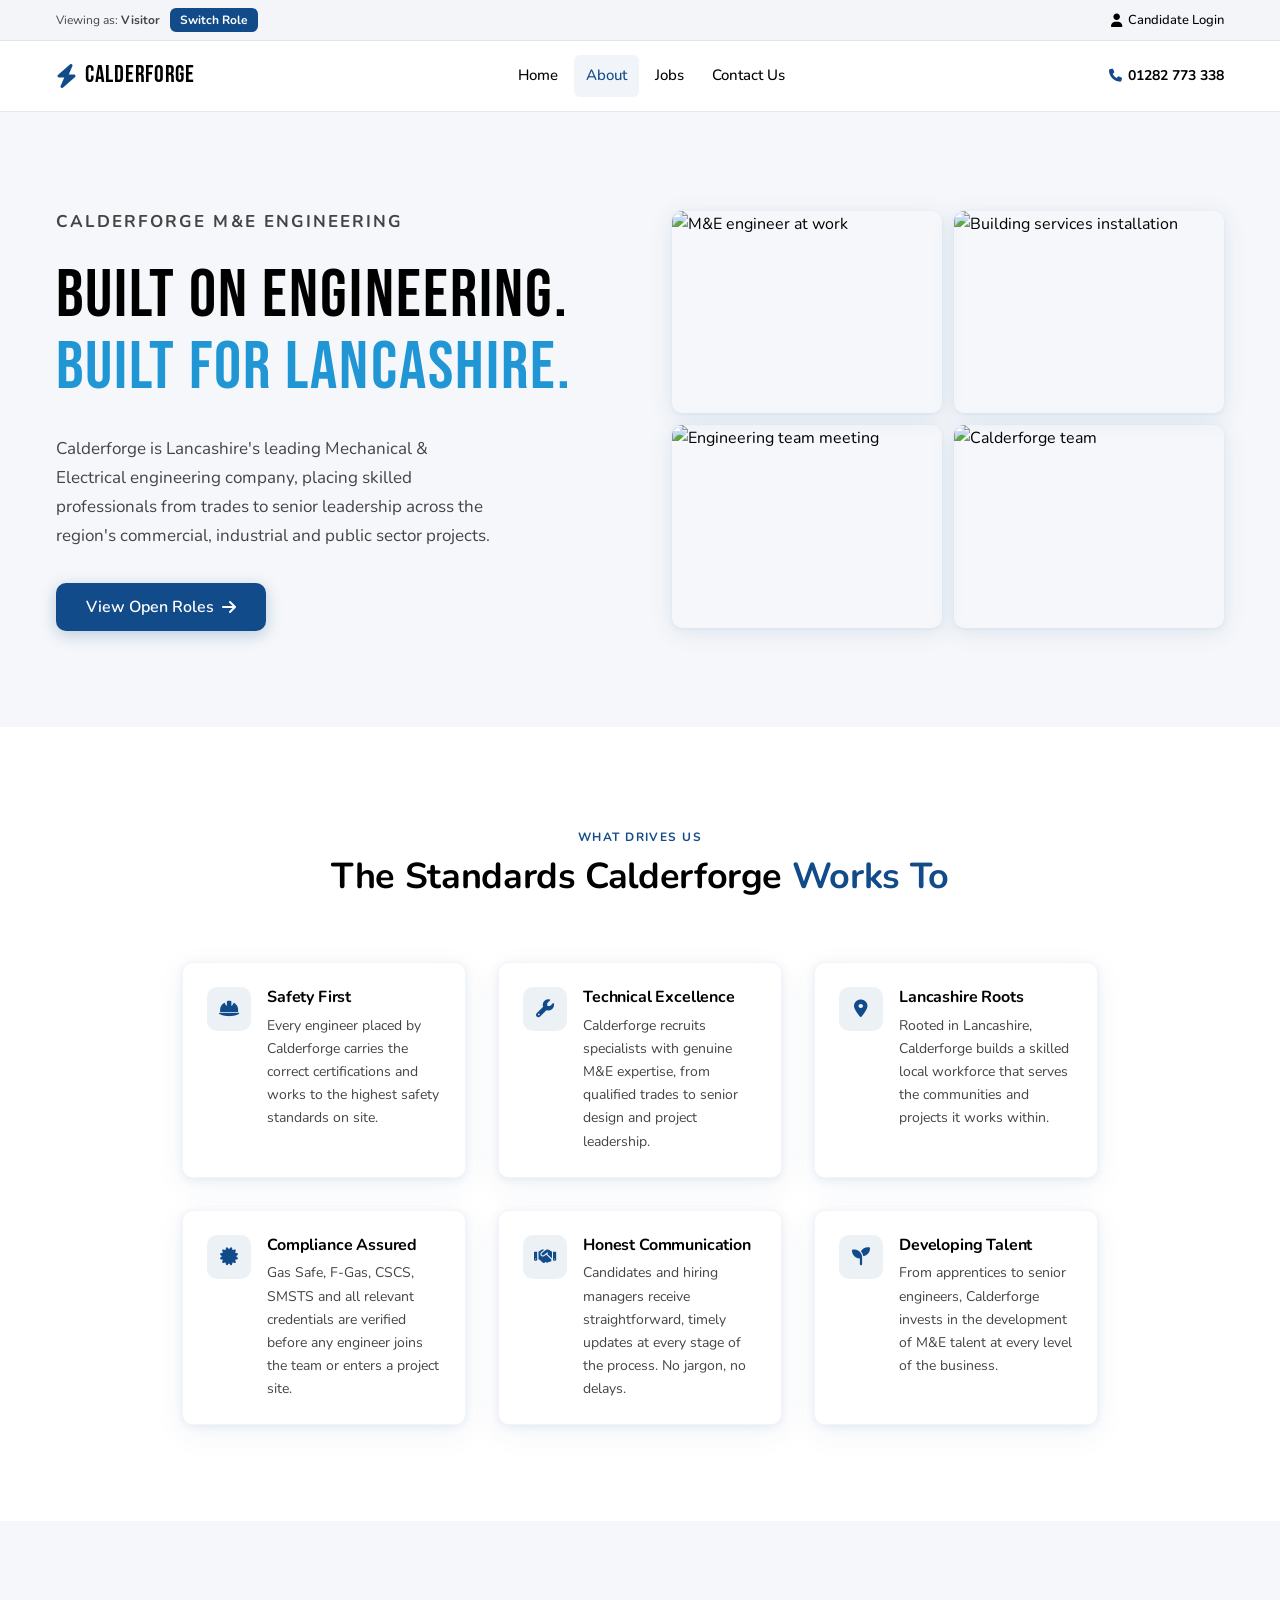
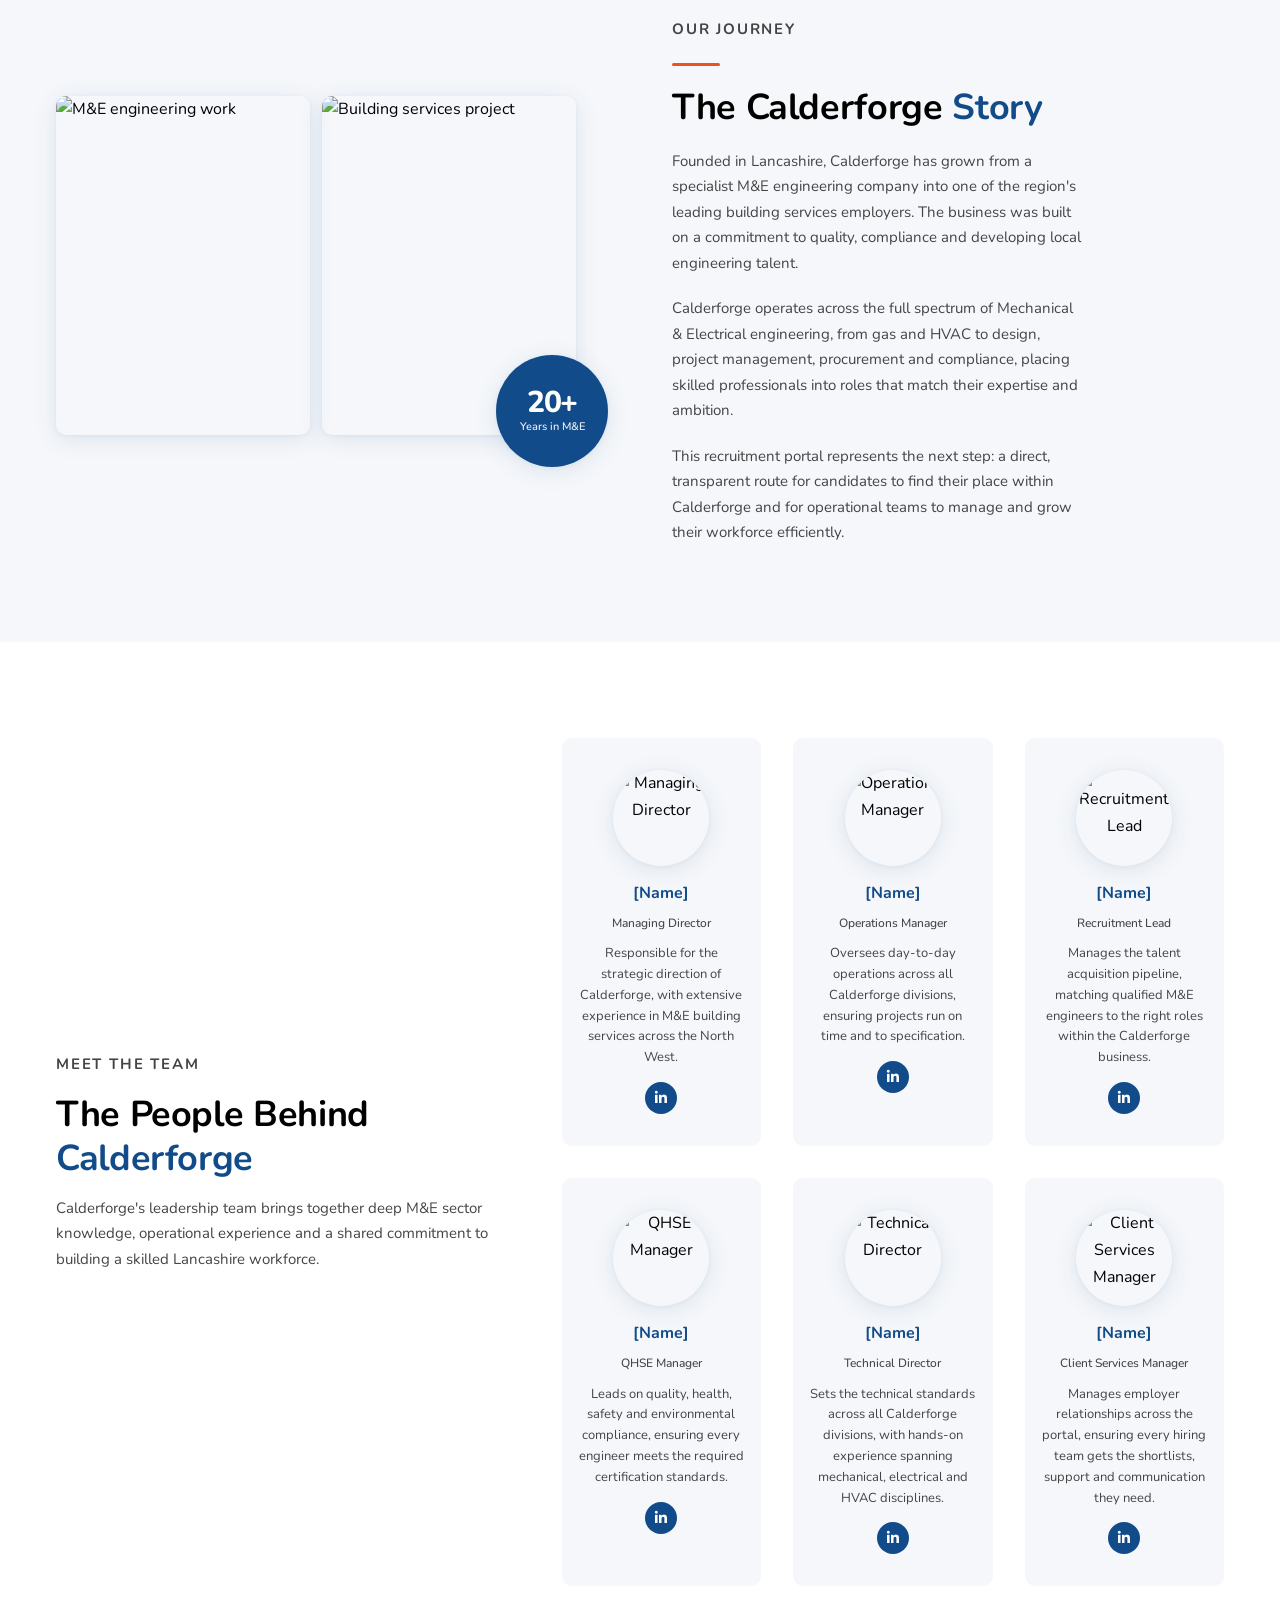
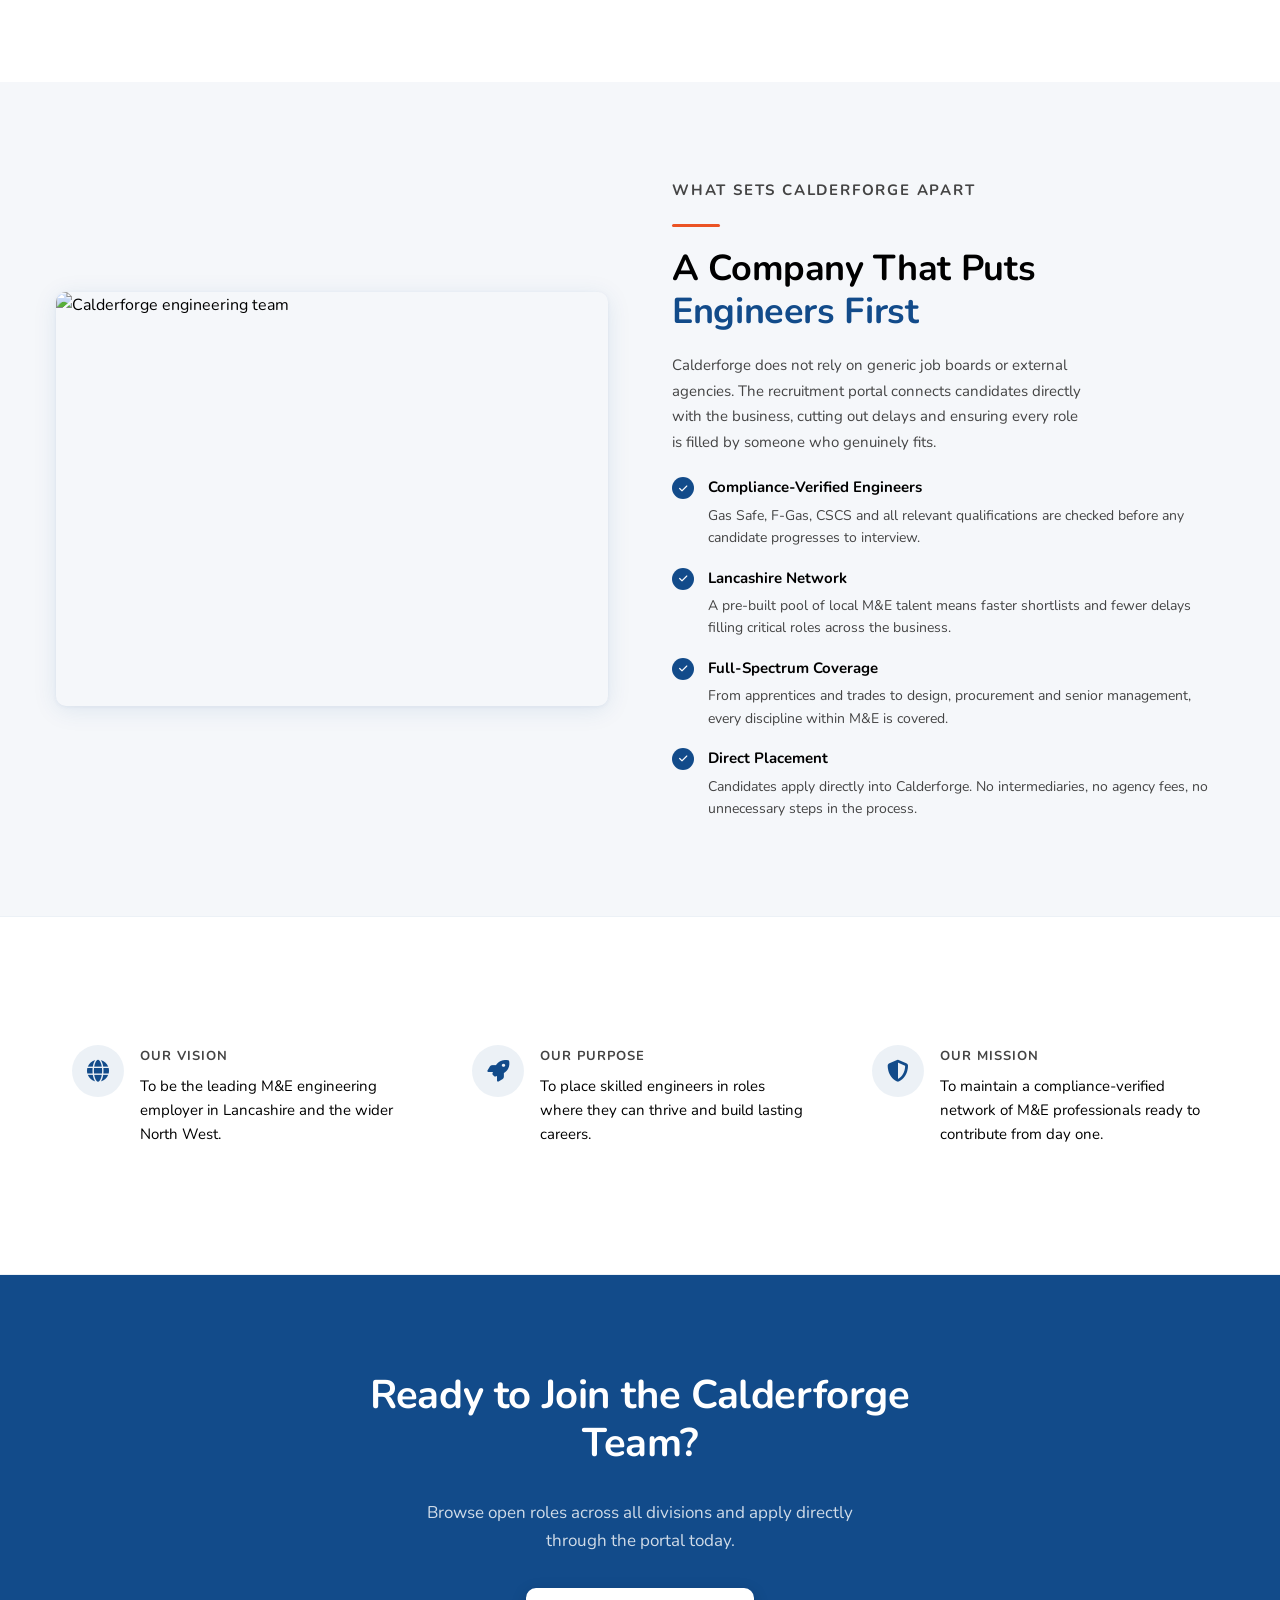
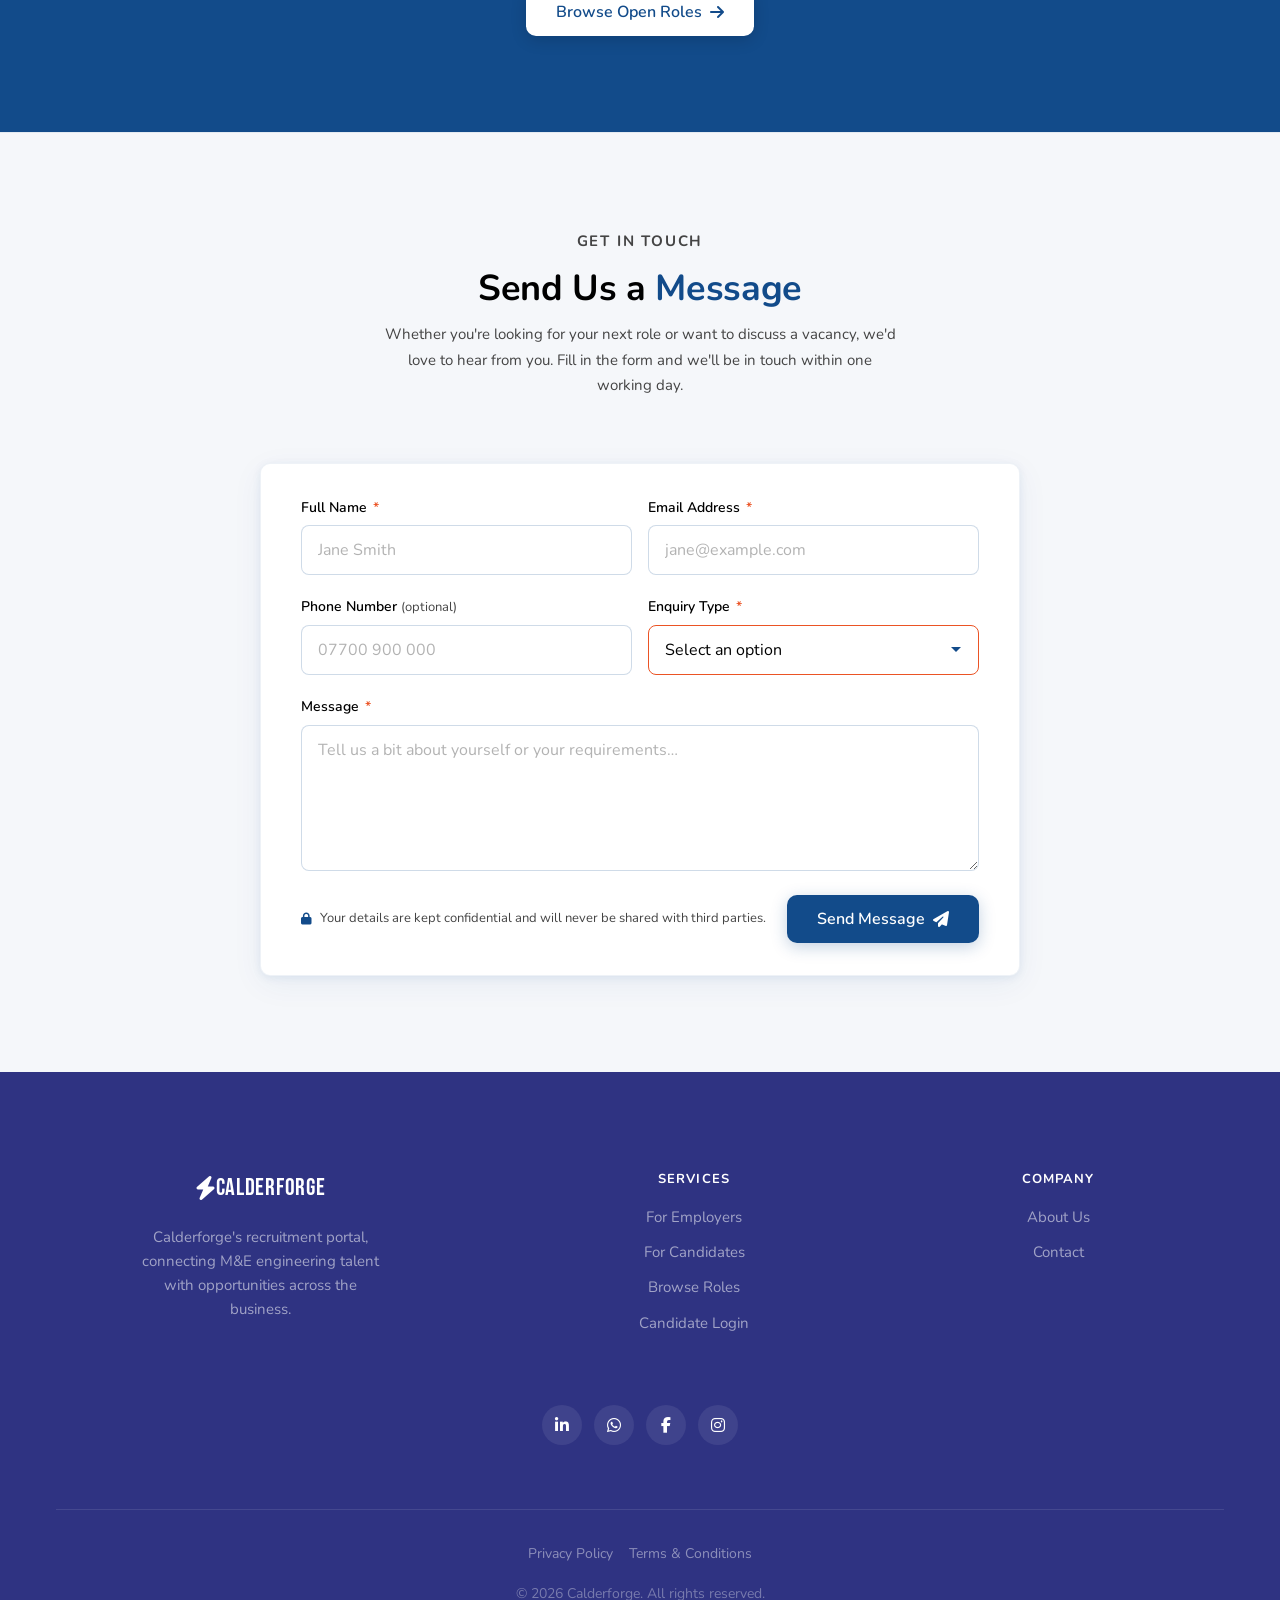
==== commit 4a341718: "rebrand" ====
--- a/about.html
+++ b/about.html
@@ -1,11 +1,11 @@
-<!DOCTYPE html>
+﻿<!DOCTYPE html>
 <html lang="en-GB" data-role="visitor">
 <head>
   <meta charset="UTF-8">
   <script src="js/role-init.js"></script>
   <meta name="viewport" content="width=device-width, initial-scale=1.0">
-  <meta name="description" content="About Vital Synergy, Lancashire's leading Mechanical &amp; Electrical engineering company. Meet the team, understand the values, and learn how the portal works.">
-  <title>About | Vital Synergy M&amp;E Engineering</title>
+  <meta name="description" content="About Calderforge, Lancashire's leading Mechanical &amp; Electrical engineering company. Meet the team, understand the values, and learn how the portal works.">
+  <title>About | Calderforge M&amp;E Engineering</title>
   <link rel="preconnect" href="https://fonts.googleapis.com">
   <link rel="preconnect" href="https://fonts.gstatic.com" crossorigin>
   <link href="https://fonts.googleapis.com/css2?family=Bebas+Neue&family=Nunito:wght@300;400;600;700;800&display=swap" rel="stylesheet">
@@ -29,15 +29,24 @@
 
   <nav class="nav" id="nav">
     <div class="nav__inner container">
-      <a href="/" class="nav__logo">
-        <img src="img/Vital synergy logo EE - Transparent.png" alt="Vital Synergy" class="logo-img">
+      <a href="index.html" class="nav__logo">
+        <i class="fa-solid fa-bolt nav__logo-icon" aria-hidden="true"></i>
+        <span class="nav__logo-text">Calderforge</span>
       </a>
       <ul class="nav__links" id="nav-links">
-        <li><a href="/"><i class="fa-solid fa-house nav__icon" aria-hidden="true"></i>Home</a></li>
-        <li><a href="/about.html" class="active"><i class="fa-solid fa-circle-info nav__icon" aria-hidden="true"></i>About</a></li>
-        <li><a href="/jobs.html"><i class="fa-solid fa-briefcase nav__icon" aria-hidden="true"></i>Jobs</a></li>
+        <li><a href="index.html"><i class="fa-solid fa-house nav__icon" aria-hidden="true"></i>Home</a></li>
+        <li><a href="about.html" class="active"><i class="fa-solid fa-circle-info nav__icon" aria-hidden="true"></i>About</a></li>
+        <li><a href="jobs.html"><i class="fa-solid fa-briefcase nav__icon" aria-hidden="true"></i>Jobs</a></li>
         <li><a href="#contact-form"><i class="fa-solid fa-envelope nav__icon" aria-hidden="true"></i>Contact Us</a></li>
-        <li class="role-employer"><a href="/media.html"><i class="fa-solid fa-gauge nav__icon" aria-hidden="true"></i>Admin</a></li>
+        <li class="role-employer nav__dropdown">
+          <button class="nav__dropdown-toggle" aria-expanded="false" aria-haspopup="true">
+            <i class="fa-solid fa-gauge nav__icon" aria-hidden="true"></i>Admin<i class="fa-solid fa-chevron-down nav__dropdown-arrow" aria-hidden="true"></i>
+          </button>
+          <ul class="nav__submenu">
+            <li><a href="media.html">Media</a></li>
+            <li><a href="applications.html">Applicants</a></li>
+          </ul>
+        </li>
       </ul>
       <a href="tel:+441282773338" class="nav__phone">
         <i class="fa-solid fa-phone" aria-hidden="true"></i>
@@ -57,10 +66,10 @@
     <section class="hero hero--split" id="about-hero">
       <div class="hero__inner container">
         <div class="hero__text">
-          <p class="kicker">Vital Synergy M&amp;E Engineering</p>
+          <p class="kicker">Calderforge M&amp;E Engineering</p>
           <h1>Built on Engineering. <span class="accent--hero">Built for Lancashire.</span></h1>
-          <p>Vital Synergy is Lancashire's leading Mechanical &amp; Electrical engineering company, placing skilled professionals from trades to senior leadership across the region's commercial, industrial and public sector projects.</p>
-          <a href="/jobs.html" class="btn btn--primary">
+          <p>Calderforge is Lancashire's leading Mechanical &amp; Electrical engineering company, placing skilled professionals from trades to senior leadership across the region's commercial, industrial and public sector projects.</p>
+          <a href="jobs.html" class="btn btn--primary">
             View Open Roles
             <i class="fa-solid fa-arrow-right" aria-hidden="true"></i>
           </a>
@@ -76,7 +85,7 @@
             <img src="https://images.unsplash.com/photo-1542744173-8e7e53415bb0?w=800&h=600&fit=crop&auto=format&q=80" alt="Engineering team meeting" loading="lazy">
           </div>
           <div class="hero__img-wrap">
-            <img src="https://images.unsplash.com/photo-1521737604893-d14cc237f11d?w=800&h=600&fit=crop&auto=format&q=80" alt="Vital Synergy team" loading="lazy">
+            <img src="https://images.unsplash.com/photo-1521737604893-d14cc237f11d?w=800&h=600&fit=crop&auto=format&q=80" alt="Calderforge team" loading="lazy">
           </div>
         </div>
       </div>
@@ -87,7 +96,7 @@
       <div class="values__inner container">
         <div class="values__heading">
           <p class="kicker">What Drives Us</p>
-          <h2>The Standards Vital Synergy <span class="accent--blue">Works To</span></h2>
+          <h2>The Standards Calderforge <span class="accent--blue">Works To</span></h2>
         </div>
         <div class="values__grid">
 
@@ -97,7 +106,7 @@
             </div>
             <div class="value-card__body">
               <h3 class="value-card__title">Safety First</h3>
-              <p class="value-card__desc">Every engineer placed by Vital Synergy carries the correct certifications and works to the highest safety standards on site.</p>
+              <p class="value-card__desc">Every engineer placed by Calderforge carries the correct certifications and works to the highest safety standards on site.</p>
             </div>
           </div>
 
@@ -107,7 +116,7 @@
             </div>
             <div class="value-card__body">
               <h3 class="value-card__title">Technical Excellence</h3>
-              <p class="value-card__desc">Vital Synergy recruits specialists with genuine M&amp;E expertise, from qualified trades to senior design and project leadership.</p>
+              <p class="value-card__desc">Calderforge recruits specialists with genuine M&amp;E expertise, from qualified trades to senior design and project leadership.</p>
             </div>
           </div>
 
@@ -117,7 +126,7 @@
             </div>
             <div class="value-card__body">
               <h3 class="value-card__title">Lancashire Roots</h3>
-              <p class="value-card__desc">Rooted in Lancashire, Vital Synergy builds a skilled local workforce that serves the communities and projects it works within.</p>
+              <p class="value-card__desc">Rooted in Lancashire, Calderforge builds a skilled local workforce that serves the communities and projects it works within.</p>
             </div>
           </div>
 
@@ -147,7 +156,7 @@
             </div>
             <div class="value-card__body">
               <h3 class="value-card__title">Developing Talent</h3>
-              <p class="value-card__desc">From apprentices to senior engineers, Vital Synergy invests in the development of M&amp;E talent at every level of the business.</p>
+              <p class="value-card__desc">From apprentices to senior engineers, Calderforge invests in the development of M&amp;E talent at every level of the business.</p>
             </div>
           </div>
 
@@ -175,10 +184,10 @@
         <div class="feature__content">
           <p class="kicker">Our Journey</p>
           <span class="feature__accent"></span>
-          <h2>The Vital Synergy <span class="accent--blue">Story</span></h2>
-          <p>Founded in Lancashire, Vital Synergy has grown from a specialist M&amp;E engineering company into one of the region's leading building services employers. The business was built on a commitment to quality, compliance and developing local engineering talent.</p>
-          <p>Vital Synergy operates across the full spectrum of Mechanical &amp; Electrical engineering, from gas and HVAC to design, project management, procurement and compliance, placing skilled professionals into roles that match their expertise and ambition.</p>
-          <p>This recruitment portal represents the next step: a direct, transparent route for candidates to find their place within Vital Synergy and for operational teams to manage and grow their workforce efficiently.</p>
+          <h2>The Calderforge <span class="accent--blue">Story</span></h2>
+          <p>Founded in Lancashire, Calderforge has grown from a specialist M&amp;E engineering company into one of the region's leading building services employers. The business was built on a commitment to quality, compliance and developing local engineering talent.</p>
+          <p>Calderforge operates across the full spectrum of Mechanical &amp; Electrical engineering, from gas and HVAC to design, project management, procurement and compliance, placing skilled professionals into roles that match their expertise and ambition.</p>
+          <p>This recruitment portal represents the next step: a direct, transparent route for candidates to find their place within Calderforge and for operational teams to manage and grow their workforce efficiently.</p>
         </div>
       </div>
     </section>
@@ -188,8 +197,8 @@
       <div class="team__split container">
         <div class="team__intro">
           <p class="kicker">Meet the Team</p>
-          <h2>The People Behind <span class="accent--blue">Vital Synergy</span></h2>
-          <p>Vital Synergy's leadership team brings together deep M&amp;E sector knowledge, operational experience and a shared commitment to building a skilled Lancashire workforce.</p>
+          <h2>The People Behind <span class="accent--blue">Calderforge</span></h2>
+          <p>Calderforge's leadership team brings together deep M&amp;E sector knowledge, operational experience and a shared commitment to building a skilled Lancashire workforce.</p>
         </div>
         <div class="team__cards">
           <div class="team-card">
@@ -198,7 +207,7 @@
             </div>
             <p class="team-card__name">[Name]</p>
             <p class="team-card__role">Managing Director</p>
-            <p class="team-card__bio">Responsible for the strategic direction of Vital Synergy, with extensive experience in M&amp;E building services across the North West.</p>
+            <p class="team-card__bio">Responsible for the strategic direction of Calderforge, with extensive experience in M&amp;E building services across the North West.</p>
             <a href="#" class="team-card__social" aria-label="LinkedIn profile">
               <i class="fa-brands fa-linkedin-in" aria-hidden="true"></i>
             </a>
@@ -209,7 +218,7 @@
             </div>
             <p class="team-card__name">[Name]</p>
             <p class="team-card__role">Operations Manager</p>
-            <p class="team-card__bio">Oversees day-to-day operations across all Vital Synergy divisions, ensuring projects run on time and to specification.</p>
+            <p class="team-card__bio">Oversees day-to-day operations across all Calderforge divisions, ensuring projects run on time and to specification.</p>
             <a href="#" class="team-card__social" aria-label="LinkedIn profile">
               <i class="fa-brands fa-linkedin-in" aria-hidden="true"></i>
             </a>
@@ -220,7 +229,7 @@
             </div>
             <p class="team-card__name">[Name]</p>
             <p class="team-card__role">Recruitment Lead</p>
-            <p class="team-card__bio">Manages the talent acquisition pipeline, matching qualified M&amp;E engineers to the right roles within the Vital Synergy business.</p>
+            <p class="team-card__bio">Manages the talent acquisition pipeline, matching qualified M&amp;E engineers to the right roles within the Calderforge business.</p>
             <a href="#" class="team-card__social" aria-label="LinkedIn profile">
               <i class="fa-brands fa-linkedin-in" aria-hidden="true"></i>
             </a>
@@ -242,7 +251,7 @@
             </div>
             <p class="team-card__name">[Name]</p>
             <p class="team-card__role">Technical Director</p>
-            <p class="team-card__bio">Sets the technical standards across all Vital Synergy divisions, with hands-on experience spanning mechanical, electrical and HVAC disciplines.</p>
+            <p class="team-card__bio">Sets the technical standards across all Calderforge divisions, with hands-on experience spanning mechanical, electrical and HVAC disciplines.</p>
             <a href="#" class="team-card__social" aria-label="LinkedIn profile">
               <i class="fa-brands fa-linkedin-in" aria-hidden="true"></i>
             </a>
@@ -266,13 +275,13 @@
     <section class="feature feature--alt" id="who-we-are">
       <div class="feature__inner container">
         <div class="feature__image">
-          <img src="https://images.unsplash.com/photo-1542744173-8e7e53415bb0?w=900&h=700&fit=crop&auto=format&q=80" alt="Vital Synergy engineering team" loading="lazy">
+          <img src="https://images.unsplash.com/photo-1542744173-8e7e53415bb0?w=900&h=700&fit=crop&auto=format&q=80" alt="Calderforge engineering team" loading="lazy">
         </div>
         <div class="feature__content">
-          <p class="kicker">What Sets Vital Synergy Apart</p>
+          <p class="kicker">What Sets Calderforge Apart</p>
           <span class="feature__accent"></span>
           <h2>A Company That Puts <span class="accent--blue">Engineers First</span></h2>
-          <p>Vital Synergy does not rely on generic job boards or external agencies. The recruitment portal connects candidates directly with the business, cutting out delays and ensuring every role is filled by someone who genuinely fits.</p>
+          <p>Calderforge does not rely on generic job boards or external agencies. The recruitment portal connects candidates directly with the business, cutting out delays and ensuring every role is filled by someone who genuinely fits.</p>
           <ul class="check-list">
             <li class="check-item">
               <div class="check-item__bullet"><i class="fa-solid fa-check" aria-hidden="true"></i></div>
@@ -299,7 +308,7 @@
               <div class="check-item__bullet"><i class="fa-solid fa-check" aria-hidden="true"></i></div>
               <div class="check-item__body">
                 <p class="check-item__title">Direct Placement</p>
-                <p class="check-item__desc">Candidates apply directly into Vital Synergy. No intermediaries, no agency fees, no unnecessary steps in the process.</p>
+                <p class="check-item__desc">Candidates apply directly into Calderforge. No intermediaries, no agency fees, no unnecessary steps in the process.</p>
               </div>
             </li>
           </ul>
@@ -343,9 +352,9 @@
     <!-- CTA -->
     <section class="cta-banner" id="get-started">
       <div class="cta-banner__inner container">
-        <h2>Ready to Join the Vital Synergy Team?</h2>
+        <h2>Ready to Join the Calderforge Team?</h2>
         <p>Browse open roles across all divisions and apply directly through the portal today.</p>
-        <a href="/jobs.html" class="btn btn--inverted">
+        <a href="jobs.html" class="btn btn--inverted">
           Browse Open Roles
           <i class="fa-solid fa-arrow-right" aria-hidden="true"></i>
         </a>
@@ -457,10 +466,11 @@
   <footer id="contact">
     <div class="footer__inner container">
       <div class="footer__brand">
-        <a href="/" class="footer__logo">
-          <img src="img/Vital synergy logo EE - Transparent.png" alt="Vital Synergy" class="logo-img logo-img--footer">
+        <a href="index.html" class="footer__logo">
+          <i class="fa-solid fa-bolt nav__logo-icon" aria-hidden="true"></i>
+          <span class="nav__logo-text">Calderforge</span>
         </a>
-        <p class="footer__tagline">Vital Synergy's recruitment portal, connecting M&amp;E engineering talent with opportunities across the business.</p>
+        <p class="footer__tagline">Calderforge's recruitment portal, connecting M&amp;E engineering talent with opportunities across the business.</p>
       </div>
       <div class="footer__cols">
         <div class="footer__col">
@@ -468,14 +478,14 @@
           <ul>
             <li><a href="/employers">For Employers</a></li>
             <li><a href="/candidates">For Candidates</a></li>
-            <li><a href="/jobs.html">Browse Roles</a></li>
+            <li><a href="jobs.html">Browse Roles</a></li>
             <li><a href="/candidate-login">Candidate Login</a></li>
           </ul>
         </div>
         <div class="footer__col">
           <p class="footer__col-heading">Company</p>
           <ul>
-            <li><a href="/about.html">About Us</a></li>
+            <li><a href="about.html">About Us</a></li>
 
             <li><a href="#contact-form">Contact</a></li>
           </ul>
@@ -500,7 +510,7 @@
           <a href="/privacy-policy">Privacy Policy</a>
           <a href="/terms">Terms &amp; Conditions</a>
         </div>
-        <p class="footer__copyright">&copy; 2026 Vital Synergy. All rights reserved.</p>
+        <p class="footer__copyright">&copy; 2026 Calderforge. All rights reserved.</p>
       </div>
     </div>
   </footer>
--- a/css/style.css
+++ b/css/style.css
@@ -213,11 +213,19 @@
   display: none;
 }
 
-.nav__logo { display: flex; align-items: center; flex-shrink: 0; }
+.nav__logo { display: flex; align-items: center; gap: 0.5rem; flex-shrink: 0; }
 .nav__logo:focus-visible { outline: 2px solid var(--cl-primary); outline-offset: 3px; border-radius: 2px; }
 
-.logo-img { height: 44px; width: auto; display: block; }
-.logo-img--footer { height: 40px; filter: brightness(0) invert(1); }
+.nav__logo-icon { font-size: 1.5rem; color: var(--cl-primary); }
+.nav__logo-text {
+  font-family: var(--font-display);
+  font-size: 1.5rem;
+  letter-spacing: 0.03em;
+  text-transform: uppercase;
+  color: #000000;
+}
+.footer__logo .nav__logo-icon,
+.footer__logo .nav__logo-text { color: #ffffff; }
 
 .nav__links {
   display: none;
@@ -339,6 +347,74 @@
 }
 .nav__cta:hover { background: var(--cl-secondary); color: var(--cl-white); transform: translateY(-1px); }
 .nav__cta:focus-visible { outline: 2px solid var(--cl-primary); outline-offset: 3px; border-radius: 50px; }
+
+/* Admin dropdown submenu */
+.nav__dropdown { position: relative; }
+
+.nav__dropdown-toggle {
+  display: flex;
+  align-items: center;
+  gap: 0.625rem;
+  padding: 0.625rem 0.75rem;
+  font-weight: 500;
+  font-size: 0.9375rem;
+  border-radius: 6px;
+  color: var(--cl-text);
+  background: none;
+  border: none;
+  cursor: pointer;
+  font-family: inherit;
+  transition: color 0.18s ease, background 0.18s ease;
+  width: 100%;
+  text-align: left;
+}
+
+.nav__dropdown-toggle:hover,
+.nav__dropdown.open .nav__dropdown-toggle,
+.nav__dropdown:has(.active) .nav__dropdown-toggle {
+  color: var(--cl-primary);
+  background: rgba(18, 75, 138, 0.06);
+}
+
+.nav__dropdown-arrow {
+  font-size: 0.6rem;
+  transition: transform 0.2s ease;
+  margin-left: auto;
+}
+
+.nav__dropdown.open .nav__dropdown-arrow { transform: rotate(180deg); }
+
+.nav__submenu {
+  display: none;
+  list-style: none;
+  padding: 0 0 0 1.5rem;
+  margin: 0;
+}
+
+.nav__dropdown.open .nav__submenu { display: block; }
+
+@media (min-width: 768px) {
+  .nav__dropdown-toggle { padding: 0.5rem 0.75rem; width: auto; }
+  .nav__dropdown-toggle .nav__icon { display: none; }
+  .nav__dropdown-arrow { margin-left: 0.25rem; }
+
+  .nav__submenu {
+    position: absolute;
+    top: calc(100% + 6px);
+    right: 0;
+    min-width: 150px;
+    background: #fff;
+    border-radius: 8px;
+    box-shadow: 0 4px 20px rgba(18, 75, 138, 0.14);
+    border: 1px solid rgba(18, 75, 138, 0.08);
+    padding: 0.35rem 0;
+    z-index: 200;
+  }
+
+  .nav__submenu a { padding: 0.5rem 1rem !important; white-space: nowrap; border-radius: 0; }
+  .nav__submenu li:first-child a { border-radius: 8px 8px 0 0; }
+  .nav__submenu li:last-child a { border-radius: 0 0 8px 8px; }
+}
 
 /* Hero — home page: centred text + mockup below */
 
@@ -2358,62 +2434,96 @@
   gap: 0.5rem;
 }
 
-/* Dashboard body — mobile: stacked, desktop: 3 columns */
-.dash-body {
-  display: grid;
-  grid-template-columns: 1fr;
-  flex: 1;
+/* Campaigns — search bar above card list */
+.campaigns-header {
+  padding: 1rem 1.25rem 0;
+}
+
+/* Scrollable list of per-vacancy cards */
+.campaigns-container {
+  display: flex;
+  flex-direction: column;
+  gap: 1.5rem;
+  padding: 1.25rem;
+}
+
+/* Individual vacancy campaign card */
+.vacancy-card {
+  background: rgba(255, 255, 255, 0.04);
+  border: 1px solid rgba(255, 255, 255, 0.09);
+  border-radius: var(--radius);
   overflow: hidden;
 }
 
+.vacancy-card__header {
+  display: flex;
+  align-items: center;
+  gap: 0.75rem;
+  flex-wrap: wrap;
+  padding: 0.875rem 1.25rem;
+  border-bottom: 1px solid rgba(255, 255, 255, 0.07);
+  background: rgba(0, 0, 0, 0.15);
+}
+
+.vacancy-card__heading {
+  display: flex;
+  flex-direction: column;
+  gap: 0.1rem;
+}
+
+.vacancy-card__title {
+  font-family: var(--font-display);
+  font-size: 1.15rem;
+  color: #fff;
+  letter-spacing: 0.04em;
+  line-height: 1.1;
+}
+
+.vacancy-card__meta {
+  font-size: 0.8rem;
+  color: rgba(255, 255, 255, 0.5);
+}
+
+.vacancy-card__header .platform-tabs { margin-left: auto; }
+
+.vacancy-card__body {
+  display: flex;
+  flex-direction: column;
+  gap: 1rem;
+  padding: 1.25rem;
+}
+
+.vacancy-card__left {
+  display: flex;
+  flex-direction: column;
+  gap: 1rem;
+}
+
+.vacancy-card__right {
+  display: flex;
+  flex-direction: column;
+  gap: 1rem;
+}
+
 @media (min-width: 900px) {
-  .dash-body {
-    grid-template-columns: 220px 1fr 280px;
+  .vacancy-card__body {
+    flex-direction: row;
+    align-items: flex-start;
+    gap: 1.5rem;
   }
-}
-
-/* Sidebar */
-.dash-sidebar {
-  background: rgba(0, 0, 0, 0.18);
-  border-bottom: 1px solid rgba(255, 255, 255, 0.07);
-  padding: 1.25rem;
-  display: flex;
-  flex-direction: column;
-  gap: 0.875rem;
-  overflow-y: auto;
-}
-
-@media (min-width: 900px) {
-  .dash-sidebar {
-    border-bottom: none;
-    border-right: 1px solid rgba(255, 255, 255, 0.07);
+
+  .vacancy-card__left {
+    flex: 0 0 55%;
+    min-width: 0;
   }
-}
-
-/* Main content */
-.dash-main {
-  padding: 1.25rem;
-  display: flex;
-  flex-direction: column;
-  gap: 1.25rem;
-  overflow-y: auto;
-}
-
-/* Right panel */
-.dash-panel {
-  background: rgba(0, 0, 0, 0.18);
-  border-top: 1px solid rgba(255, 255, 255, 0.07);
-  padding: 1.25rem;
-  display: flex;
-  flex-direction: column;
-  gap: 0;
-  overflow-y: auto;
-}
-
-@media (min-width: 900px) {
-  .dash-panel {
-    border-top: none;
-    border-left: 1px solid rgba(255, 255, 255, 0.07);
+
+  .vacancy-card__right {
+    flex: 1;
+    min-width: 0;
+    display: grid;
+    grid-template-columns: 1fr 1fr;
+    gap: 1rem;
+    align-content: start;
   }
 }
 
@@ -2659,13 +2769,18 @@
   display: flex;
   align-items: center;
   justify-content: space-between;
-  padding: clamp(0.625rem, 2%, 1rem) clamp(0.75rem, 2.5%, 1.25rem) 0;
+  padding: clamp(0.5rem, 1.5vw, 1rem) clamp(0.75rem, 2.5vw, 1.25rem) 0;
 }
 
 .social-preview-card__logo {
-  height: clamp(18px, 3%, 28px);
-  width: auto;
-  filter: brightness(0) invert(1);
+  display: flex;
+  align-items: center;
+  gap: 0.4em;
+  color: #ffffff;
+  font-family: var(--font-display);
+  font-size: clamp(0.7rem, 1.8vw, 1rem);
+  letter-spacing: 0.02em;
+  text-transform: uppercase;
 }
 
 .social-preview-card__pill {
@@ -2768,19 +2883,27 @@
 .dash-input::placeholder { color: rgba(255, 255, 255, 0.25); }
 .dash-input:focus { outline: none; border-color: var(--cl-secondary); box-shadow: 0 0 0 3px rgba(33, 150, 212, 0.15); }
 .dash-input::-webkit-calendar-picker-indicator { filter: invert(0.6); cursor: pointer; }
-.dash-textarea { resize: vertical; min-height: 80px; line-height: 1.6; }
+.dash-textarea { resize: none; min-height: 80px; line-height: 1.6; overflow: hidden; field-sizing: content; }
 
 /* Media gallery */
 .media-gallery {
-  display: grid;
-  grid-template-columns: repeat(3, 1fr);
+  display: flex;
+  flex-direction: column;
   gap: 0.875rem;
 }
 
+@media (min-width: 600px) {
+  .media-gallery {
+    flex-direction: row;
+  }
+}
+
 .media-item {
   display: flex;
   flex-direction: column;
   gap: 0.5rem;
+  flex: 1;
+  min-width: 0;
 }
 
 .media-item__preview {
@@ -2878,17 +3001,16 @@
 .media-item__dl:hover { background: rgba(255, 255, 255, 0.16); color: var(--cl-white); }
 .media-item__dl:focus-visible { outline: 2px solid var(--cl-secondary); outline-offset: 2px; }
 
-/* Panel blocks (right column) */
+/* Panel blocks — dashboard cards */
 .panel-block {
-  padding: 1.25rem 0;
-  border-bottom: 1px solid rgba(255, 255, 255, 0.07);
+  background: rgba(255, 255, 255, 0.07);
+  border: 1px solid rgba(255, 255, 255, 0.11);
+  border-radius: var(--radius);
+  padding: 1.25rem;
   display: flex;
   flex-direction: column;
   gap: 0.75rem;
 }
-
-.panel-block:first-child { padding-top: 0; }
-.panel-block:last-child { border-bottom: none; padding-bottom: 0; }
 
 .panel-block__title {
   font-size: 0.6875rem;
@@ -2973,9 +3095,10 @@
 .platform-icon--linkedin  { background: #0A66C2; color: #fff; }
 .platform-icon--facebook  { background: #1877F2; color: #fff; }
 .platform-icon--instagram { background: linear-gradient(45deg, #f09433, #e6683c, #dc2743, #cc2366, #bc1888); color: #fff; }
-.platform-icon--twitter   { background: #000; color: #fff; }
+.platform-icon--whatsapp  { background: #25d366; color: #fff; }
 .platform-icon--indeed    { background: #2164f3; color: #fff; }
-.platform-icon--google    { background: #fff; color: #4285F4; }
+.platform-icon--cvlibrary { background: transparent; padding: 0; }
+.platform-icon--verelogic { background: #124B8A; color: #fff; }
 
 /* Toggle switch */
 .toggle-switch {
@@ -3051,3 +3174,820 @@
   line-height: 1.7;
 }
 
+/* === Applications Dashboard === */
+
+/* ---- Mobile-first base: panels stack vertically ---- */
+
+.apps-layout {
+  display: flex;
+  flex-direction: column;
+  flex: 1;
+  background: #0f1923;
+}
+
+.apps-divider { display: none; }
+
+.apps-panel-label {
+  font-size: 0.625rem;
+  font-weight: 700;
+  text-transform: uppercase;
+  letter-spacing: 0.12em;
+  color: rgba(255, 255, 255, 0.30);
+  padding: 0.625rem 1rem 0;
+}
+
+/* ---- Column 1: Vacancy list ---- */
+
+.vacancies-panel {
+  display: flex;
+  flex-direction: column;
+  background: #0f1923;
+  border-bottom: 1px solid rgba(255, 255, 255, 0.07);
+}
+
+/* Mobile: hide search + cards, show select instead */
+.vacancies-panel__header { display: none; }
+
+.vacancy-select-wrap {
+  padding: 0.75rem;
+}
+
+.vacancy-select {
+  width: 100%;
+  background: rgba(255, 255, 255, 0.06);
+  border: 1px solid rgba(255, 255, 255, 0.14);
+  border-radius: 10px;
+  padding: 0.75rem 2.5rem 0.75rem 1rem;
+  font-family: var(--font-body);
+  font-size: 0.9375rem;
+  font-weight: 600;
+  color: var(--cl-white);
+  cursor: pointer;
+  appearance: none;
+  -webkit-appearance: none;
+  background-image: url("data:image/svg+xml,%3Csvg xmlns='http://www.w3.org/2000/svg' width='12' height='8' viewBox='0 0 12 8'%3E%3Cpath fill='none' stroke='rgba(255,255,255,0.5)' stroke-width='1.5' stroke-linecap='round' stroke-linejoin='round' d='M1 1l5 5 5-5'/%3E%3C/svg%3E");
+  background-repeat: no-repeat;
+  background-position: right 1rem center;
+  transition: border-color 0.18s ease, background-color 0.18s ease;
+}
+
+.vacancy-select:focus {
+  outline: none;
+  border-color: var(--cl-secondary);
+  background-color: rgba(255, 255, 255, 0.09);
+}
+
+.vacancy-select option {
+  background: #1a2535;
+  color: var(--cl-white);
+  font-weight: 600;
+}
+
+/* Desktop header styles (used when shown) */
+.vacancies-panel__header {
+  padding: 0.875rem;
+  border-bottom: 1px solid rgba(255, 255, 255, 0.07);
+  flex-shrink: 0;
+}
+
+.vacancies-panel__search {
+  width: 100%;
+  background: rgba(255, 255, 255, 0.06);
+  border: 1px solid rgba(255, 255, 255, 0.10);
+  border-radius: 8px;
+  padding: 0.5rem 0.75rem;
+  font-family: var(--font-body);
+  font-size: 0.8125rem;
+  color: var(--cl-white);
+  transition: border-color 0.18s ease;
+}
+
+.vacancies-panel__search::placeholder { color: rgba(255, 255, 255, 0.28); }
+.vacancies-panel__search:focus { outline: none; border-color: var(--cl-secondary); }
+
+.vacancy-list {
+  display: none;
+  flex-direction: row;
+  overflow-x: auto;
+  overflow-y: hidden;
+  gap: 0.5rem;
+  padding: 0.75rem;
+  scrollbar-width: thin;
+  scrollbar-color: rgba(255, 255, 255, 0.12) transparent;
+}
+
+.vacancy-list::-webkit-scrollbar { height: 3px; }
+.vacancy-list::-webkit-scrollbar-track { background: transparent; }
+.vacancy-list::-webkit-scrollbar-thumb { background: rgba(255, 255, 255, 0.12); border-radius: 2px; }
+
+.apps-vacancy-card {
+  flex-shrink: 0;
+  min-width: 200px;
+  padding: 0.875rem;
+  border-radius: 8px;
+  border: 1px solid rgba(255, 255, 255, 0.08);
+  border-left: 3px solid transparent;
+  cursor: pointer;
+  transition: background 0.18s ease, border-color 0.18s ease;
+  display: flex;
+  flex-direction: column;
+  gap: 0.3rem;
+  background: rgba(255, 255, 255, 0.03);
+}
+
+.apps-vacancy-card:hover { background: rgba(255, 255, 255, 0.05); }
+.apps-vacancy-card:focus-visible { outline: 2px solid var(--cl-secondary); outline-offset: -2px; }
+
+.apps-vacancy-card--active {
+  background: rgba(18, 75, 138, 0.20);
+  border-color: rgba(18, 75, 138, 0.35);
+  border-left-color: var(--cl-primary);
+}
+
+.apps-vacancy-card__top {
+  display: flex;
+  align-items: flex-start;
+  justify-content: space-between;
+  gap: 0.5rem;
+}
+
+.apps-vacancy-card__title {
+  font-size: 0.875rem;
+  font-weight: 700;
+  color: var(--cl-white);
+  line-height: 1.3;
+}
+
+.apps-vacancy-badge {
+  flex-shrink: 0;
+  display: inline-flex;
+  align-items: center;
+  justify-content: center;
+  min-width: 22px;
+  height: 22px;
+  padding: 0 0.375rem;
+  border-radius: 11px;
+  background: var(--cl-primary);
+  color: var(--cl-white);
+  font-size: 0.6875rem;
+  font-weight: 700;
+}
+
+.apps-vacancy-card__type {
+  display: inline-block;
+  font-size: 0.6875rem;
+  font-weight: 600;
+  color: var(--cl-secondary);
+  background: rgba(33, 150, 212, 0.12);
+  padding: 0.15rem 0.5rem;
+  border-radius: 20px;
+  width: fit-content;
+}
+
+.apps-vacancy-card__loc,
+.apps-vacancy-card__salary {
+  font-size: 0.75rem;
+  color: rgba(255, 255, 255, 0.40);
+  display: flex;
+  align-items: center;
+  gap: 0.3rem;
+}
+
+.apps-vacancy-card__loc i,
+.apps-vacancy-card__salary i {
+  font-size: 0.6875rem;
+  color: rgba(255, 255, 255, 0.25);
+  width: 10px;
+}
+
+/* ---- Column 2: Applicant list ---- */
+
+.applicants-panel {
+  display: flex;
+  flex-direction: column;
+  background: #111c28;
+  border-bottom: 1px solid rgba(255, 255, 255, 0.07);
+}
+
+.applicants-panel__header {
+  flex-shrink: 0;
+  border-bottom: 1px solid rgba(255, 255, 255, 0.07);
+}
+
+.applicants-panel__subheader {
+  display: flex;
+  align-items: baseline;
+  justify-content: space-between;
+  gap: 0.5rem;
+  padding: 0.875rem 1rem 0.5rem;
+}
+
+.applicants-panel__vacancy-title {
+  font-size: 0.9375rem;
+  font-weight: 700;
+  color: var(--cl-white);
+  white-space: nowrap;
+  overflow: hidden;
+  text-overflow: ellipsis;
+}
+
+.applicants-panel__count {
+  font-size: 0.75rem;
+  color: rgba(255, 255, 255, 0.38);
+  white-space: nowrap;
+  flex-shrink: 0;
+}
+
+.apps-tabs {
+  display: flex;
+  padding: 0 1rem;
+  border-bottom: 1px solid rgba(255, 255, 255, 0.07);
+  overflow-x: auto;
+  scrollbar-width: none;
+}
+
+.apps-tabs::-webkit-scrollbar { display: none; }
+
+.apps-tab {
+  padding: 0.5rem 0.75rem;
+  font-family: var(--font-body);
+  font-size: 0.8125rem;
+  font-weight: 600;
+  color: rgba(255, 255, 255, 0.40);
+  background: none;
+  border: none;
+  border-bottom: 2px solid transparent;
+  margin-bottom: -1px;
+  cursor: pointer;
+  transition: color 0.18s ease, border-color 0.18s ease;
+  white-space: nowrap;
+}
+
+.apps-tab:hover { color: rgba(255, 255, 255, 0.70); }
+.apps-tab--active { color: var(--cl-primary); border-bottom-color: var(--cl-primary); }
+.apps-tab:focus-visible { outline: 2px solid var(--cl-secondary); outline-offset: -2px; }
+
+.applicants-panel__search {
+  display: block;
+  width: 100%;
+  background: rgba(255, 255, 255, 0.04);
+  border: none;
+  border-top: 1px solid rgba(255, 255, 255, 0.05);
+  padding: 0.625rem 1rem;
+  font-family: var(--font-body);
+  font-size: 0.8125rem;
+  color: var(--cl-white);
+  transition: background 0.18s ease;
+}
+
+.applicants-panel__search::placeholder { color: rgba(255, 255, 255, 0.22); }
+.applicants-panel__search:focus { outline: none; background: rgba(255, 255, 255, 0.07); }
+
+.applicant-list {
+  display: flex;
+  flex-direction: column;
+}
+
+.applicant-list__empty {
+  display: flex;
+  flex-direction: column;
+  align-items: center;
+  justify-content: center;
+  gap: 0.75rem;
+  padding: 3rem 1.5rem;
+  color: rgba(255, 255, 255, 0.22);
+  text-align: center;
+}
+
+.applicant-list__empty i { font-size: 2rem; }
+.applicant-list__empty p { font-size: 0.875rem; }
+
+/* Applicant row */
+.applicant-row {
+  display: flex;
+  align-items: center;
+  gap: 0.5rem;
+  padding: 0.5rem 1.5rem;
+  border-bottom: 1px solid rgba(255, 255, 255, 0.05);
+  cursor: pointer;
+  transition: background 0.15s ease;
+}
+
+.applicant-row:hover { background: rgba(255, 255, 255, 0.04); }
+.applicant-row--active { background: rgba(18, 75, 138, 0.18); }
+.applicant-row--active:hover { background: rgba(18, 75, 138, 0.24); }
+
+.applicant-avatar {
+  width: 36px;
+  height: 36px;
+  border-radius: 50%;
+  display: flex;
+  align-items: center;
+  justify-content: center;
+  font-size: 0.75rem;
+  font-weight: 700;
+  color: var(--cl-white);
+  flex-shrink: 0;
+  letter-spacing: 0.02em;
+}
+
+.applicant-info {
+  flex: 1;
+  min-width: 0;
+  display: flex;
+  flex-direction: column;
+  gap: 0.2rem;
+}
+
+.applicant-info__top,
+.applicant-info__bottom {
+  display: flex;
+  align-items: center;
+  justify-content: space-between;
+  gap: 0.5rem;
+}
+
+.applicant-name {
+  font-size: 0.875rem;
+  font-weight: 700;
+  color: var(--cl-white);
+  white-space: nowrap;
+  overflow: hidden;
+  text-overflow: ellipsis;
+}
+
+.applicant-email {
+  font-size: 0.6875rem;
+  color: rgba(255, 255, 255, 0.38);
+  display: flex;
+  align-items: center;
+  gap: 0.3rem;
+  white-space: nowrap;
+  overflow: hidden;
+  text-overflow: ellipsis;
+}
+
+.applicant-email i { font-size: 0.6rem; flex-shrink: 0; }
+
+.applicant-meta { display: none; }
+
+.applicant-score-dist {
+  display: flex;
+  flex-direction: row;
+  align-items: center;
+  gap: 0.4rem;
+}
+
+.applicant-distance {
+  font-size: 0.625rem;
+  color: rgba(255, 255, 255, 0.30);
+  white-space: nowrap;
+}
+
+.score-badge {
+  display: inline-flex;
+  align-items: center;
+  justify-content: center;
+  width: 34px;
+  height: 34px;
+  border-radius: 50%;
+  border: 2px solid #22c55e;
+  background: rgba(34, 197, 94, 0.08);
+  font-size: 0.5625rem;
+  font-weight: 700;
+  color: #22c55e;
+}
+.score-badge--shortlisted {
+  border-color: #f59e0b;
+  background: rgba(245, 158, 11, 0.08);
+  color: #f59e0b;
+}
+.score-badge--rejected {
+  border-color: #ef4444;
+  background: rgba(239, 68, 68, 0.08);
+  color: #ef4444;
+}
+
+.status-badge {
+  display: none;
+  font-size: 0.5rem;
+  font-weight: 700;
+  text-transform: uppercase;
+  letter-spacing: 0.07em;
+  padding: 0.15rem 0.45rem;
+  border-radius: 20px;
+  white-space: nowrap;
+}
+
+.status-badge--shortlisted { background: #16a34a; color: #fff; }
+.status-badge--progress { background: #7c3aed; color: #fff; }
+.status-badge--rejected { background: #4b5563; color: rgba(255, 255, 255, 0.70); }
+
+.applicant-actions {
+  display: none;
+  gap: 0.25rem;
+  flex-shrink: 0;
+}
+
+.action-btn {
+  width: 28px;
+  height: 28px;
+  border-radius: 50%;
+  display: flex;
+  align-items: center;
+  justify-content: center;
+  font-size: 0.6875rem;
+  background: rgba(255, 255, 255, 0.06);
+  border: 1px solid rgba(255, 255, 255, 0.10);
+  color: rgba(255, 255, 255, 0.35);
+  cursor: pointer;
+  transition: background 0.18s ease, color 0.18s ease, border-color 0.18s ease, transform 0.18s cubic-bezier(0.34, 1.56, 0.64, 1);
+}
+
+.action-btn:hover { transform: scale(1.15); }
+.action-btn:active { transform: scale(0.95); }
+.action-btn--reject:hover { background: rgba(239, 68, 68, 0.20); color: #ef4444; border-color: rgba(239, 68, 68, 0.50); }
+.action-btn--shortlist:hover { background: rgba(22, 163, 74, 0.20); color: #22c55e; border-color: rgba(22, 163, 74, 0.50); }
+.action-btn--progress:hover { background: rgba(124, 58, 237, 0.20); color: #7c3aed; border-color: rgba(124, 58, 237, 0.50); }
+.action-btn:focus-visible { outline: 2px solid var(--cl-secondary); outline-offset: 2px; }
+
+/* ---- Column 3: Detail panel ---- */
+
+.detail-panel {
+  display: flex;
+  flex-direction: column;
+  background: #1a2535;
+}
+
+.detail-empty {
+  display: flex;
+  flex-direction: column;
+  align-items: center;
+  justify-content: center;
+  gap: 1rem;
+  padding: 3rem 2rem;
+  text-align: center;
+}
+
+.detail-empty__icon {
+  width: 64px;
+  height: 64px;
+  border-radius: 50%;
+  background: rgba(255, 255, 255, 0.05);
+  display: flex;
+  align-items: center;
+  justify-content: center;
+  font-size: 1.5rem;
+  color: rgba(255, 255, 255, 0.18);
+}
+
+.detail-empty > p {
+  font-size: 0.875rem;
+  color: rgba(255, 255, 255, 0.28);
+}
+
+.detail-content {
+  display: flex;
+  flex-direction: column;
+}
+
+/* Detail tabs */
+.detail-tabs {
+  display: flex;
+  border-bottom: 1px solid rgba(255, 255, 255, 0.07);
+  flex-shrink: 0;
+  background: #1a2535;
+  overflow-x: auto;
+  scrollbar-width: none;
+}
+
+.detail-tabs::-webkit-scrollbar { display: none; }
+
+.detail-tab {
+  padding: 0.625rem 0.625rem;
+  font-family: var(--font-body);
+  font-size: 0.6875rem;
+  font-weight: 600;
+  color: rgba(255, 255, 255, 0.38);
+  background: none;
+  border: none;
+  border-bottom: 2px solid transparent;
+  margin-bottom: -1px;
+  cursor: pointer;
+  white-space: nowrap;
+  transition: color 0.18s ease, border-color 0.18s ease;
+}
+
+.detail-tab:hover { color: rgba(255, 255, 255, 0.68); }
+.detail-tab--active { color: var(--cl-primary); border-bottom-color: var(--cl-primary); }
+.detail-tab:focus-visible { outline: 2px solid var(--cl-secondary); outline-offset: -2px; }
+
+/* KPI ring row */
+.kpi-row {
+  display: flex;
+  align-items: flex-end;
+  justify-content: space-around;
+  gap: 0.25rem;
+  padding: 1rem 0.75rem;
+  border-bottom: 1px solid rgba(255, 255, 255, 0.07);
+  flex-shrink: 0;
+  background: rgba(0, 0, 0, 0.12);
+}
+
+.kpi-ring {
+  display: flex;
+  flex-direction: column;
+  align-items: center;
+  gap: 0.375rem;
+}
+
+.kpi-ring__wrap {
+  position: relative;
+  display: flex;
+  align-items: center;
+  justify-content: center;
+}
+
+.kpi-ring__pct {
+  position: absolute;
+  font-size: 0.5625rem;
+  font-weight: 700;
+  color: var(--cl-white);
+  line-height: 1;
+  pointer-events: none;
+}
+
+.kpi-ring--lg .kpi-ring__pct {
+  font-size: 0.6875rem;
+}
+
+.kpi-ring__name {
+  font-size: 0.5rem;
+  font-weight: 700;
+  color: rgba(255, 255, 255, 0.35);
+  text-transform: uppercase;
+  letter-spacing: 0.08em;
+  text-align: center;
+}
+
+/* Detail body — single column on mobile */
+.detail-body {
+  display: flex;
+  flex-direction: column;
+  gap: 1.25rem;
+  padding: 1rem;
+}
+
+.detail-name {
+  font-size: 1rem;
+  font-weight: 700;
+  color: var(--cl-white);
+  margin-bottom: 0.875rem;
+}
+
+.detail-field {
+  display: flex;
+  flex-direction: column;
+  gap: 0.25rem;
+  margin-bottom: 0.75rem;
+}
+
+.detail-field__label {
+  font-size: 0.5625rem;
+  font-weight: 700;
+  color: rgba(255, 255, 255, 0.30);
+  text-transform: uppercase;
+  letter-spacing: 0.10em;
+}
+
+.detail-field__value {
+  font-size: 0.75rem;
+  color: rgba(255, 255, 255, 0.70);
+  line-height: 1.4;
+}
+
+.detail-tags {
+  display: flex;
+  flex-wrap: wrap;
+  gap: 0.25rem;
+  margin-top: 0.25rem;
+}
+
+.industry-tag {
+  display: inline-block;
+  font-size: 0.5625rem;
+  font-weight: 600;
+  padding: 0.2rem 0.45rem;
+  border-radius: 20px;
+  background: rgba(33, 150, 212, 0.14);
+  color: var(--cl-secondary);
+  white-space: nowrap;
+}
+
+.detail-summary {
+  font-size: 0.6875rem;
+  color: rgba(255, 255, 255, 0.50);
+  line-height: 1.65;
+}
+
+/* Right column in detail */
+.detail-section-heading {
+  font-size: 0.8125rem;
+  font-weight: 700;
+  color: var(--cl-white);
+  margin-bottom: 0.625rem;
+}
+
+.job-history-list {
+  display: flex;
+  flex-direction: column;
+  gap: 0.625rem;
+  margin-bottom: 1.25rem;
+}
+
+.job-history-item {
+  display: flex;
+  flex-direction: column;
+  gap: 0.1rem;
+  padding-left: 0.625rem;
+  border-left: 2px solid rgba(33, 150, 212, 0.35);
+}
+
+.job-history-item__title {
+  font-size: 0.6875rem;
+  font-weight: 700;
+  color: var(--cl-white);
+  line-height: 1.3;
+}
+
+.job-history-item__company {
+  font-size: 0.625rem;
+  color: var(--cl-secondary);
+}
+
+.job-history-item__dates {
+  font-size: 0.5625rem;
+  color: rgba(255, 255, 255, 0.32);
+}
+
+.ai-opinion-text {
+  font-size: 0.6875rem;
+  color: rgba(255, 255, 255, 0.52);
+  line-height: 1.65;
+  background: rgba(33, 150, 212, 0.06);
+  border: 1px solid rgba(33, 150, 212, 0.12);
+  border-radius: 8px;
+  padding: 0.75rem;
+}
+
+/* Profile header — hidden on mobile, shown on desktop */
+.detail-profile-header { display: none; }
+
+/* ---- Desktop layout (min-width: 1024px) ---- */
+@media (min-width: 1024px) {
+
+  /* Constrain to viewport height */
+  .media-main--apps {
+    height: calc(100vh - 100px);
+    min-height: unset;
+    overflow: hidden;
+  }
+
+  .ops-dashboard {
+    min-height: 0;
+    overflow: hidden;
+  }
+
+  /* Three-column row */
+  .apps-layout {
+    flex-direction: row;
+    min-height: 0;
+    overflow: hidden;
+  }
+
+  /* Drag dividers */
+  .apps-divider {
+    display: flex;
+    width: 4px;
+    flex-shrink: 0;
+    cursor: col-resize;
+    background: rgba(255, 255, 255, 0.06);
+    transition: background 0.15s ease;
+  }
+  .apps-divider:hover,
+  .apps-divider.is-dragging {
+    background: rgba(33, 150, 212, 0.55);
+  }
+
+  /* Column 1: Vacancies — 1fr */
+  .vacancies-panel {
+    flex: 0 0 clamp(200px, 21vw, 300px);
+    min-width: 200px;
+    border-bottom: none;
+    overflow: hidden;
+  }
+  .vacancy-select-wrap { display: none; }
+  .vacancies-panel__header { display: block; }
+  .vacancy-list {
+    display: flex !important;
+    flex-direction: column;
+    overflow-y: auto;
+    overflow-x: hidden;
+    flex: 1;
+    padding: 0.5rem;
+    gap: 0.375rem;
+    scrollbar-width: thin;
+    scrollbar-color: rgba(255, 255, 255, 0.12) transparent;
+  }
+  .vacancy-list::-webkit-scrollbar { width: 3px; }
+  .vacancy-list::-webkit-scrollbar-track { background: transparent; }
+  .vacancy-list::-webkit-scrollbar-thumb { background: rgba(255, 255, 255, 0.12); border-radius: 2px; }
+  .apps-vacancy-card { min-width: 0; flex-shrink: 0; }
+
+  /* Column 2: Applicants — 2fr */
+  .applicants-panel {
+    flex: 2 1 0;
+    min-width: 260px;
+    border-bottom: none;
+    overflow: hidden;
+  }
+  .applicant-list {
+    flex: 1;
+    overflow-y: auto;
+    scrollbar-width: thin;
+    scrollbar-color: rgba(255, 255, 255, 0.12) transparent;
+  }
+  .applicant-list::-webkit-scrollbar { width: 3px; }
+  .applicant-list::-webkit-scrollbar-track { background: transparent; }
+  .applicant-list::-webkit-scrollbar-thumb { background: rgba(255, 255, 255, 0.12); border-radius: 2px; }
+  .applicant-actions { display: flex; align-items: center; gap: 0.5rem; }
+
+  /* Hide score + distance from info column on desktop — shown in actions group instead */
+  .applicant-info .score-badge { display: none; }
+  .applicant-info .applicant-distance { display: none; }
+
+  /* Column 3: Detail — 1fr when empty, 2fr when active */
+  .detail-panel {
+    flex: 1 1 0;
+    min-width: 0;
+    overflow-y: auto;
+    scrollbar-width: thin;
+    scrollbar-color: rgba(255, 255, 255, 0.12) transparent;
+  }
+  .detail-panel::-webkit-scrollbar { width: 3px; }
+  .detail-panel::-webkit-scrollbar-track { background: transparent; }
+  .detail-panel::-webkit-scrollbar-thumb { background: rgba(255, 255, 255, 0.12); border-radius: 2px; }
+  .detail-panel--active { flex: 2 1 0; }
+
+  /* Profile header */
+  .detail-profile-header {
+    display: flex;
+    align-items: center;
+    gap: 0.875rem;
+    padding: 1rem;
+    border-bottom: 1px solid rgba(255, 255, 255, 0.07);
+    background: rgba(0, 0, 0, 0.14);
+    flex-shrink: 0;
+  }
+  .detail-profile-header__avatar {
+    width: 44px;
+    height: 44px;
+    border-radius: 50%;
+    display: flex;
+    align-items: center;
+    justify-content: center;
+    font-size: 0.875rem;
+    font-weight: 700;
+    color: var(--cl-white);
+    flex-shrink: 0;
+  }
+  .detail-profile-header__info {
+    flex: 1;
+    min-width: 0;
+  }
+  .detail-profile-header__name {
+    font-size: 0.9375rem;
+    font-weight: 700;
+    color: var(--cl-white);
+    white-space: nowrap;
+    overflow: hidden;
+    text-overflow: ellipsis;
+  }
+  .detail-profile-header__sub {
+    font-size: 0.6875rem;
+    color: rgba(255, 255, 255, 0.42);
+    margin-top: 0.15rem;
+    white-space: nowrap;
+    overflow: hidden;
+    text-overflow: ellipsis;
+  }
+
+  /* Two-column detail body */
+  .detail-body {
+    display: grid;
+    grid-template-columns: 1fr 1fr;
+    gap: 0 1.5rem;
+    align-items: start;
+  }
+}
+
